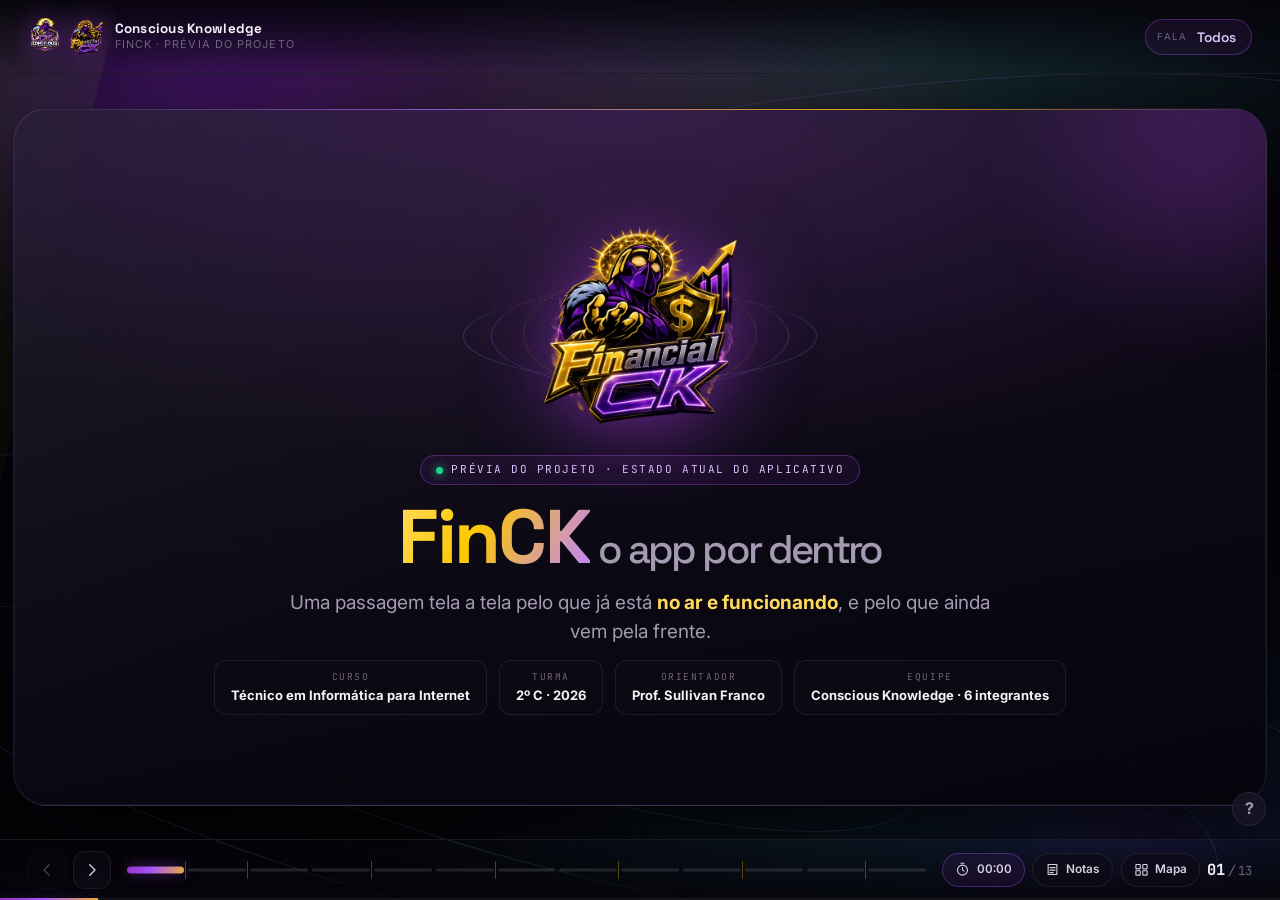
==== apresentacao-projeto/index.html @ d2304234 "Segunda apresentação, palco no site e a apresentação final sobre o ABNT novo Três frentes.  A primei" ====
<!DOCTYPE html>
<html lang="pt-BR">

<head>
  <meta charset="UTF-8">
  <meta name="viewport" content="width=device-width, initial-scale=1.0, viewport-fit=cover">

  <title>FinCK — O app por dentro · Prévia do projeto</title>
  <meta name="description"
    content="Passagem tela a tela pelo FinCK: o que já está no ar e funcionando, e o que ainda vem pela frente.">
  <meta name="author" content="Conscious Knowledge">
  <meta name="theme-color" content="#050409">
  <meta name="robots" content="index, follow">

  <link rel="icon" type="image/png" sizes="32x32" href="../midia/icone-ck-32.png">
  <link rel="apple-touch-icon" href="../midia/icone-ck-180.png">

  <meta property="og:type" content="website">
  <meta property="og:title" content="FinCK — O app por dentro">
  <meta property="og:description"
    content="Uma passagem tela a tela pelo aplicativo FinCK, do primeiro acesso ao Assistente.">
  <meta property="og:image" content="../midia/logo-finck-480.webp">
  <meta property="og:locale" content="pt_BR">

  <link rel="preconnect" href="https://fonts.googleapis.com">
  <link rel="preconnect" href="https://fonts.gstatic.com" crossorigin>
  <link rel="preload" as="image" href="../midia/logo-finck-480.webp">
  <link
    href="https://fonts.googleapis.com/css2?family=Space+Grotesk:wght@500;600;700&family=Inter:wght@400;500;600;700&family=JetBrains+Mono:wght@400;500;700&display=swap"
    rel="stylesheet">

  <link rel="stylesheet" href="../apresentacao/apresentacao.css">
  <link rel="stylesheet" href="projeto.css">

  <script>
    /* Perfil de desempenho decidido antes da primeira pintura:
       o CSS pesado só entra em aparelho que aguenta. */
    (() => {
      const r = document.documentElement;
      const nav = navigator;
      const leve =
        (nav.connection && (nav.connection.saveData || /2g/.test(nav.connection.effectiveType || ""))) ||
        (nav.deviceMemory && nav.deviceMemory <= 4) ||
        (nav.hardwareConcurrency && nav.hardwareConcurrency <= 4) ||
        window.matchMedia("(max-width: 860px)").matches;
      r.dataset.perf = leve ? "leve" : "pleno";
      if (window.matchMedia("(prefers-reduced-motion: reduce)").matches) r.dataset.motion = "reduzido";
    })();
  </script>
</head>

<body>

  <!-- ================= CARREGAMENTO ================= -->
  <div class="carga" data-carga aria-hidden="true">
    <div class="carga__nucleo">
      <span class="carga__anel"></span>
      <span class="carga__anel carga__anel--2"></span>
      <img src="../midia/logo-ck-origem-240.webp" alt="" width="120" height="180" decoding="async">
    </div>
    <p class="carga__marca">Conscious Knowledge</p>
    <div class="carga__barra"><span></span></div>
  </div>

  <!-- ================= CENÁRIO DE FUNDO ================= -->
  <div class="cenario" aria-hidden="true">
    <canvas class="cenario__canvas" data-canvas></canvas>
    <span class="orbe orbe--1"></span>
    <span class="orbe orbe--2"></span>
    <span class="orbe orbe--3"></span>
    <span class="orbe orbe--4"></span>
    <span class="cenario__fita cenario__fita--a"></span>
    <span class="cenario__fita cenario__fita--b"></span>
    <span class="cenario__aurora"></span>
    <span class="cenario__varredura"></span>
    <span class="cenario__grade"></span>
    <span class="cenario__vinheta"></span>
  </div>

  <a class="pular" href="#conteudo">Pular para o conteúdo</a>

  <!-- ================= DECK ================= -->
  <div class="deck" data-deck id="conteudo">

    <!-- ---------- BARRA SUPERIOR ---------- -->
    <header class="hud hud--topo">
      <a class="hud__marca" href="../index.html" title="Voltar ao site da Conscious Knowledge">
        <span class="hud__marcas">
          <picture>
            <source type="image/webp" srcset="../midia/logo-ck-origem-120.webp">
            <img src="../midia/logo-ck-origem-360.png" alt="Conscious Knowledge" width="32" height="48"
              decoding="async">
          </picture>
          <picture>
            <source type="image/webp" srcset="../midia/logo-finck-120.webp 120w, ../midia/logo-finck-240.webp 240w"
              sizes="46px">
            <img class="hud__finck" src="../midia/logo-finck-300.png" alt="FinCK"
              width="945" height="965" decoding="async">
          </picture>
        </span>
        <span>
          <strong>Conscious Knowledge</strong>
          <small>FinCK · Prévia do projeto</small>
        </span>
      </a>

      <div class="hud__fala" data-hud-fala>
        <span class="hud__fala-rotulo">Fala</span>
        <span class="hud__fala-nome" data-hud-nome>Abertura</span>
      </div>
    </header>

    <!-- ---------- PALCO DOS SLIDES ---------- -->
    <div class="palco-caixa" data-palco-caixa>
    <div class="palco" data-palco>

      <!-- ======================================================
           01 · CAPA
           ====================================================== -->
      <section class="slide slide--capa" data-slide data-fala="Todos" data-secao="Abertura"
        data-titulo="Capa" aria-label="Slide 1: capa">
        <div class="quadro quadro--centro">

          <div class="capa__marca" data-orbital>
            <span class="capa__anel capa__anel--a"></span>
            <span class="capa__anel capa__anel--b"></span>
            <span class="capa__anel capa__anel--c"></span>
            <span class="capa__brilho"></span>
            <picture>
              <source type="image/webp"
                srcset="../midia/logo-finck-240.webp 240w, ../midia/logo-finck-360.webp 360w, ../midia/logo-finck-480.webp 480w"
                sizes="(max-width: 860px) 46vw, 300px">
              <img class="capa__logo" src="../midia/logo-finck-300.png"
                alt="Logotipo do FinCK" width="945" height="965" fetchpriority="high">
            </picture>
          </div>

          <p class="capa__eyebrow" data-surge="1">
            <span class="ponto-vivo"></span>
            Prévia do projeto · estado atual do aplicativo
          </p>

          <h1 class="capa__titulo" data-surge="2">
            <span class="capa__titulo-a">FinCK</span>
            <span class="capa__titulo-b">o app por dentro</span>
          </h1>

          <p class="capa__tese" data-surge="3">
            Uma passagem tela a tela pelo que já está <strong>no ar e funcionando</strong>,
            e pelo que ainda vem pela frente.
          </p>

          <div class="capa__meta" data-surge="4">
            <div>
              <span>Curso</span>
              <strong>Técnico em Informática para Internet</strong>
            </div>
            <div>
              <span>Turma</span>
              <strong>2º C · 2026</strong>
            </div>
            <div>
              <span>Orientador</span>
              <strong>Prof. Sullivan Franco</strong>
            </div>
            <div>
              <span>Equipe</span>
              <strong>Conscious Knowledge · 6 integrantes</strong>
            </div>
          </div>

        </div>

        <div class="notas" data-notas>
          <p><b>Abertura (20 s).</b> Esta não é a defesa final: é a prévia do projeto. O objetivo é
            mostrar o aplicativo funcionando e dizer com honestidade em que ponto ele está.</p>
          <p>Se o professor quiser abrir o app junto, o endereço é finck-app.vercel.app e há um modo
            demonstração que não exige cadastro.</p>
        </div>
      </section>


      <!-- ======================================================
           02 · A IDEIA
           ====================================================== -->
      <section class="slide" data-slide data-fala="Gustavo" data-secao="A ideia"
        data-titulo="A ideia em uma frase" aria-label="Slide 2: a ideia do projeto">
        <div class="quadro">

          <header class="cab">
            <p class="cab__indice">01 · A ideia</p>
            <h2 class="cab__titulo">Todo preço tem <em>duas etiquetas</em></h2>
          </header>

          <div class="duo duo--6-6" data-surge="1">
            <div class="painel painel--ouro">
              <h3 class="painel__titulo">A que está na vitrine</h3>
              <p class="painel__leitura">
                <b>R$ 350,00.</b> Um número abstrato, que o cérebro processa em um segundo e
                esquece no seguinte.
              </p>
            </div>

            <div class="painel">
              <h3 class="painel__titulo">A que ninguém mostra</h3>
              <p class="painel__leitura">
                <b>34,2 horas da sua vida.</b> O tempo de trabalho que você precisa entregar
                para pagar por aquilo.
              </p>
            </div>
          </div>

          <div class="trio" data-surge="2">
            <article class="ficha" data-tilt>
              <strong class="ficha__num"><span data-contador="82">82</span>%</strong>
              <p class="ficha__rotulo">das famílias brasileiras estão endividadas</p>
              <p class="fonte">Peic/CNC, jul./2026</p>
            </article>

            <article class="ficha ficha--alerta" data-tilt>
              <strong class="ficha__num"><span data-contador="46">46</span>%</strong>
              <p class="ficha__rotulo">já compraram por impulso para se sentir melhor</p>
              <p class="fonte">Serasa / Opinion Box, 2025</p>
            </article>

            <article class="ficha ficha--verde" data-tilt>
              <strong class="ficha__num"><span data-contador="3">3</span>%</strong>
              <p class="ficha__rotulo">do lixo eletrônico do país é reciclado corretamente</p>
              <p class="fonte">ABES-DF, 2025</p>
            </article>
          </div>

          <p class="remate" data-surge="3">
            O FinCK atua no instante entre o desejo e a compra: <b>traduz o preço em tempo de vida,
            mostra o efeito no mês e oferece a alternativa</b>, sem nunca bloquear a escolha.
          </p>

        </div>

        <div class="notas" data-notas>
          <p><b>Gustavo (~45 s).</b> Os três números resumem o projeto inteiro: o financeiro, o
            emocional e o ambiental. Não precisa ler as fontes em voz alta, estão na tela.</p>
          <p>A frase que fecha é a tese do produto. Dizer devagar.</p>
        </div>
      </section>


      <!-- ======================================================
           03 · ENTRADA E PRIMEIRO USO
           ====================================================== -->
      <section class="slide" data-slide data-fala="Éric" data-secao="Demonstração"
        data-titulo="Por onde se entra" aria-label="Slide 3: entrada e primeiro uso">
        <div class="quadro">

          <header class="cab">
            <p class="cab__indice">02 · Primeiro contato</p>
            <h2 class="cab__titulo">Entrar leva <em>menos de um minuto</em></h2>
          </header>

          <div class="duo duo--5-7">

            <div class="palco-device" data-surge="1">
              <div class="device">
                <div class="device__moldura">
                  <span class="device__ilha"></span>
                  <div class="device__tela">
                    <div class="tela-entrada">
                      <span class="tela-entrada__marca"></span>
                      <b>FinCK</b>
                      <small>consumo consciente</small>
                      <span class="tela-campo"></span>
                      <span class="tela-campo"></span>
                      <span class="tela-botao">Entrar</span>
                      <span class="tela-botao tela-botao--fantasma">Modo demonstração</span>
                    </div>
                  </div>
                </div>
              </div>
              <span class="palco-device__sombra" aria-hidden="true"></span>
            </div>

            <div class="pilha" data-surge="2">
              <div class="painel">
                <h3 class="painel__titulo">Três formas de entrar</h3>
                <ul class="criterios criterios--simples">
                  <li><span><b>Conta real</b>, com e-mail confirmado e dados no banco em nuvem.</span></li>
                  <li><span><b>Modo demonstração</b>, sem cadastro, guardando tudo no próprio navegador.</span></li>
                  <li><span><b>Recuperação de senha</b> por e-mail, já funcionando em produção.</span></li>
                </ul>
              </div>

              <div class="painel painel--ouro">
                <h3 class="painel__titulo">O que o app pergunta antes de começar</h3>
                <p class="painel__leitura">
                  Renda mensal, dias trabalhados no mês e horas por dia. São os três números que
                  alimentam todo o resto: sem eles, o motor não tem como traduzir preço em tempo.
                </p>
                <p class="fonte">Seção 5.1 do documento.</p>
              </div>
            </div>
          </div>

        </div>

        <div class="notas" data-notas>
          <p><b>Éric (~40 s).</b> O modo demonstração é o atalho para mostrar o app sem pedir cadastro
            a ninguém. Vale citar que ele guarda no navegador, e não no banco.</p>
          <p>Se o professor quiser testar depois, é por aí que ele entra.</p>
        </div>
      </section>


      <!-- ======================================================
           04 · INÍCIO
           ====================================================== -->
      <section class="slide" data-slide data-fala="Éric" data-secao="Demonstração"
        data-titulo="A tela de início" aria-label="Slide 4: a tela de início">
        <div class="quadro">

          <header class="cab">
            <p class="cab__indice">03 · Início</p>
            <h2 class="cab__titulo">O mês inteiro <em>em uma tela</em></h2>
          </header>

          <div class="duo duo--5-7">

            <div class="palco-device" data-surge="1">
              <div class="device">
                <div class="device__moldura">
                  <span class="device__ilha"></span>
                  <div class="device__tela">
                    <div class="mini-topo">
                      <span class="mini-avatar"></span>
                      <div>
                        <small>Olá, Gustavo</small>
                        <strong>Seu mês em foco</strong>
                      </div>
                    </div>
                    <div class="mini-saldo">
                      <small>Saldo atual</small>
                      <p>R$ 1.240,00</p>
                      <div class="mini-saldo__linhas">
                        <span><i>Entradas</i><b class="verde">R$ 1.800</b></span>
                        <span><i>Saídas</i><b class="vermelho">R$ 560</b></span>
                      </div>
                    </div>
                    <div class="mini-card mini-card--reality">
                      <small>Sua hora vale</small>
                      <strong>R$ 10,23</strong>
                      <p>seu dia vale R$ 81,82</p>
                    </div>
                    <div class="mini-barras">
                      <span style="--h:62%"></span><span style="--h:38%"></span>
                      <span style="--h:81%"></span><span style="--h:46%"></span>
                      <span style="--h:70%"></span>
                    </div>
                    <div class="mini-nav"><span class="ativo"></span><span></span><span></span><span></span></div>
                  </div>
                </div>
                <div class="device__flutuante device__flutuante--1"><span>Horas preservadas</span><strong>128 h</strong></div>
                <div class="device__flutuante device__flutuante--2"><span>Compras evitadas</span><strong>17</strong></div>
              </div>
              <span class="palco-device__sombra" aria-hidden="true"></span>
            </div>

            <div class="pilha" data-surge="2">
              <div class="painel">
                <h3 class="painel__titulo">O que aparece logo de cara</h3>
                <ul class="criterios criterios--simples">
                  <li><span><b>Saldo real</b> somando contas, entradas e saídas do mês.</span></li>
                  <li><span><b>Valor da sua hora e do seu dia</b>, calculados do seu perfil.</span></li>
                  <li><span><b>Prisma de quatro faces</b>: o mesmo valor em reais, horas, dias e porcentagem.</span></li>
                  <li><span><b>Atalhos</b> para o motor, metas, jornada e perfil.</span></li>
                </ul>
              </div>

              <div class="painel painel--ouro">
                <h3 class="painel__titulo">Funciona offline</h3>
                <p class="painel__leitura">
                  O FinCK é um aplicativo web instalável. Depois da primeira visita, abre e
                  responde <b>sem internet</b>, o que importa para quem usa dados móveis contados.
                </p>
              </div>
            </div>
          </div>

        </div>

        <div class="notas" data-notas>
          <p><b>Éric (~40 s).</b> Mostrar o aplicativo de verdade aqui, não só o slide. O prisma gira
            com o mouse e é o elemento que costuma chamar mais atenção.</p>
          <p>Citar o offline: é um diferencial técnico real e fácil de demonstrar desligando o Wi-Fi.</p>
        </div>
      </section>


      <!-- ======================================================
           05 · O MOTOR, AO VIVO
           ====================================================== -->
      <section class="slide" data-slide data-fala="Gabriel" data-secao="Demonstração"
        data-titulo="O motor · demo ao vivo" aria-label="Slide 5: o motor FinCK of Reality">
        <div class="quadro">

          <header class="cab cab--marca">
            <div>
              <p class="cab__indice">04 · O motor <span class="selo-vivo">demonstração ao vivo</span></p>
              <h2 class="cab__titulo">FinCK <em>of Reality</em></h2>
            </div>
            <picture>
              <source type="image/webp"
                srcset="../midia/logo-finck-reality-145.webp 145w, ../midia/logo-finck-reality-290.webp 290w"
                sizes="96px">
              <img class="cab__logo" src="../midia/logo-finck-reality-290.png"
                alt="Logotipo FinCK of Reality" width="290" height="340" decoding="async">
            </picture>
          </header>

          <div class="duo duo--6-6">

            <div class="motor" data-surge="1">
              <form class="calc" data-calc autocomplete="off">
                <div class="calc__campos">
                  <label>Renda mensal (R$)
                    <input type="number" data-calc-renda value="1800" min="0" step="100" inputmode="decimal">
                  </label>
                  <label>Dias por mês
                    <input type="number" data-calc-dias value="22" min="1" max="31" step="1" inputmode="numeric">
                  </label>
                  <label>Horas por dia
                    <input type="number" data-calc-horas value="8" min="1" max="24" step="1" inputmode="numeric">
                  </label>
                  <label>Preço do item (R$)
                    <input type="number" data-calc-preco value="350" min="0" step="50" inputmode="decimal">
                  </label>
                </div>
              </form>

              <div class="formulas">
                <code>valor_dia = renda ÷ dias</code>
                <code>valor_hora = valor_dia ÷ horas</code>
                <code>custo_horas = preço ÷ valor_hora</code>
              </div>

              <p class="motor__saida" aria-live="polite" data-calc-resumo>
                Sua hora vale <strong>R$ 10,23</strong> · seu dia vale <strong>R$ 81,82</strong>.
              </p>

              <div class="semaforo" data-semaforo>
                <span class="semaforo__luz" data-luz="verde"></span>
                <span class="semaforo__luz" data-luz="amarelo"></span>
                <span class="semaforo__luz" data-luz="vermelho"></span>
                <p class="semaforo__texto" data-semaforo-texto>Impacto moderado no mês</p>
              </div>
            </div>

            <div class="prisma-palco" data-prisma data-surge="2">
              <div class="prisma-orbita">
                <div class="prisma">
                  <div class="prisma__face prisma__face--frente">
                    <span class="prisma__rotulo">Preço</span>
                    <strong class="prisma__valor" data-prisma-reais>R$ 350,00</strong>
                    <span class="prisma__nota">o que a etiqueta mostra</span>
                  </div>
                  <div class="prisma__face prisma__face--direita">
                    <span class="prisma__rotulo">Em trabalho</span>
                    <strong class="prisma__valor" data-prisma-horas>34,2 h</strong>
                    <span class="prisma__nota">horas para ganhar esse valor</span>
                  </div>
                  <div class="prisma__face prisma__face--tras">
                    <span class="prisma__rotulo">Em dias</span>
                    <strong class="prisma__valor" data-prisma-dias>4,3 dias</strong>
                    <span class="prisma__nota">dias de trabalho equivalentes</span>
                  </div>
                  <div class="prisma__face prisma__face--esquerda">
                    <span class="prisma__rotulo">Da sua renda</span>
                    <strong class="prisma__valor" data-prisma-percent>19,4%</strong>
                    <span class="prisma__nota">fatia do mês comprometida</span>
                  </div>
                  <div class="prisma__face prisma__face--topo" aria-hidden="true"></div>
                  <div class="prisma__face prisma__face--base" aria-hidden="true"></div>
                </div>
              </div>
              <span class="prisma-palco__sombra" aria-hidden="true"></span>
              <span class="prisma-dica">arraste para girar · o mesmo valor, quatro leituras</span>
            </div>
          </div>

          <div class="cadeia" data-surge="3">
            <p class="cadeia__titulo">
              O app não para no número: tudo isto sai na <em>mesma tela</em> do resultado:
            </p>
            <ol class="cadeia__trilha" data-cadeia>
              <li class="cadeia__elo"><i class="cadeia__num">01</i><b>Preço</b></li>
              <li class="cadeia__elo"><i class="cadeia__num">02</i><b data-cadeia-tempo>34,2 h de trabalho</b></li>
              <li class="cadeia__elo"><i class="cadeia__num">03</i><b data-cadeia-risco>impacto moderado</b></li>
              <li class="cadeia__elo cadeia__elo--verde"><i class="cadeia__num">04</i><b data-cadeia-alt>reparar · usado · alugar</b></li>
              <li class="cadeia__elo cadeia__elo--verde"><i class="cadeia__num">05</i><b>o ponto da sua cidade</b></li>
            </ol>
          </div>

        </div>

        <div class="notas" data-notas>
          <p><b>Gabriel (~60 s), DEMONSTRAÇÃO.</b> Trocar o preço ao vivo para R$ 4.000 e deixar o
            professor ver o semáforo virar e a fita de baixo mudar junto.</p>
          <p>A ideia não é nossa: Thoreau escreveu em 1854 que o custo de uma coisa é a quantidade de
            vida trocada por ela. O que é nosso é a velocidade, porque o app responde antes de a
            compra acontecer.</p>
          <p><b>ANTES DE APRESENTAR:</b> cadastrar quatro pontos reais em Ações locais na conta da
            demonstração, senão os dois últimos elos aparecem vazios.</p>
        </div>
      </section>


      <!-- ======================================================
           06 · DEPOIS DO NÚMERO
           ====================================================== -->
      <section class="slide" data-slide data-fala="Gabriel" data-secao="Demonstração"
        data-titulo="Depois do número" aria-label="Slide 6: alternativas e ações locais">
        <div class="quadro">

          <header class="cab">
            <p class="cab__indice">05 · A saída</p>
            <h2 class="cab__titulo">A alternativa vira <em>endereço</em></h2>
          </header>

          <div class="duo duo--6-6" data-surge="1">
            <div class="painel">
              <h3 class="painel__titulo">Quatro alternativas, sempre</h3>
              <ul class="criterios criterios--simples">
                <li><span><b>Comprar usado</b> ou recondicionado</span></li>
                <li><span><b>Reparar</b> o que você já tem</span></li>
                <li><span><b>Alugar, emprestar ou compartilhar</b></span></li>
                <li><span><b>Adiar 30 dias</b> e reavaliar</span></li>
              </ul>
              <p class="fonte">
                As faixas de economia são hipótese de design do projeto, declaradas como tal na tela,
                e não dado de pesquisa.
              </p>
            </div>

            <div class="painel painel--ouro">
              <h3 class="painel__titulo">E o ponto real da sua cidade</h3>
              <p class="painel__leitura">
                Cada alternativa puxa os pontos que o próprio usuário cadastrou em
                <b>Ações locais</b>: a assistência do bairro, o brechó da esquina, quem aluga.
                Desde setembro, uma busca pelo <b>Google Maps</b> completa o cadastro de quem
                ainda não tem ponto nenhum.
              </p>
            </div>
          </div>

          <div class="acoes" data-surge="2">
            <p class="acoes__titulo">Declarar o destino do item também gera consequência na tela:</p>
            <ul class="acoes__lista">
              <li><span class="acoes__icone" aria-hidden="true">
                <svg viewBox="0 0 24 24"><path d="M14.7 6.3a4.5 4.5 0 0 1-5.9 5.9L4 17v3h3l4.8-4.8a4.5 4.5 0 0 1 5.9-5.9l-2.6 2.6-2.1-2.1 2.6-2.6Z"/></svg>
              </span><b>Conserto</b><small>reparar em vez de trocar</small></li>
              <li><span class="acoes__icone" aria-hidden="true">
                <svg viewBox="0 0 24 24"><path d="M4 7h11a3 3 0 0 1 3 3v1M15 4l3 3-3 3"/><path d="M20 17H9a3 3 0 0 1-3-3v-1M9 20l-3-3 3-3"/></svg>
              </span><b>Usado e troca</b><small>circular o que já existe</small></li>
              <li><span class="acoes__icone" aria-hidden="true">
                <svg viewBox="0 0 24 24"><rect x="3" y="7" width="18" height="13" rx="2"/><path d="M8 7V5a2 2 0 0 1 2-2h4a2 2 0 0 1 2 2v2M3 12h18"/></svg>
              </span><b>Aluguel</b><small>usar sem precisar possuir</small></li>
              <li><span class="acoes__icone" aria-hidden="true">
                <svg viewBox="0 0 24 24"><path d="M12 21s-7-4.4-7-9.5A4.5 4.5 0 0 1 12 8a4.5 4.5 0 0 1 7 3.5C19 16.6 12 21 12 21Z"/></svg>
              </span><b>Doação</b><small>tirar o item do descarte</small></li>
            </ul>
          </div>

          <p class="remate" data-surge="3">
            É aqui que o projeto encosta na <b>meta 12.5 da ODS 12</b>, aplicada não a política
            pública, mas à decisão de uma pessoa, no bairro onde ela mora.
          </p>

        </div>

        <div class="notas" data-notas>
          <p><b>Gabriel (~45 s).</b> Este slide responde à exigência de aplicabilidade local. A frase
            que importa: o impacto ambiental é a soma de decisões individuais tomadas em um lugar
            concreto.</p>
          <p>Ser honesto sobre as faixas de economia: são hipótese nossa, e o app diz isso na tela.</p>
        </div>
      </section>


      <!-- ======================================================
           07 · ORGANIZAR O MÊS
           ====================================================== -->
      <section class="slide slide--denso" data-slide data-fala="Paulo" data-secao="Demonstração"
        data-titulo="Organizar o mês" aria-label="Slide 7: contas, planejamento e metas">
        <div class="quadro">

          <header class="cab">
            <p class="cab__indice">06 · O dia a dia</p>
            <h2 class="cab__titulo">O resto do app <em>sustenta o motor</em></h2>
          </header>

          <div class="modulos" data-surge="1">
            <article class="modulo" data-tilt>
              <h4>Contas e recorrentes</h4>
              <p>Contas, cartões e lançamentos fixos em uma visão só, com saldo por instituição.</p>
            </article>
            <article class="modulo" data-tilt>
              <h4>Planejamento</h4>
              <p>Projeção de saldo, parcelas em aberto e teto por categoria, com aviso aos 75%.</p>
            </article>
            <article class="modulo" data-tilt>
              <h4>Metas</h4>
              <p>O que você deixa de gastar vira progresso visível, com aporte e estorno rastreados.</p>
            </article>
            <article class="modulo" data-tilt>
              <h4>Cenários</h4>
              <p>Simulações do tipo “e se eu não comprar isso?”, comparadas ao histórico real.</p>
            </article>
            <article class="modulo" data-tilt>
              <h4>Relatórios e Análises</h4>
              <p>Gastos por categoria e período, com exportação em planilha.</p>
            </article>
            <article class="modulo" data-tilt>
              <h4>Perfil</h4>
              <p>Renda, jornada e reserva. Mudou a renda, todo o cálculo acompanha.</p>
            </article>
          </div>

          <div class="duo duo--6-6" data-surge="2">
            <div class="painel">
              <h3 class="painel__titulo">Por que isso importa para o motor</h3>
              <p class="painel__leitura">
                O FinCK of Reality não responde só com o preço: ele usa o saldo real, as despesas
                fixas, as parcelas já assumidas e as metas em andamento. <b>Sem o resto do app, a
                resposta seria um palpite.</b>
              </p>
            </div>

            <div class="painel painel--ouro">
              <h3 class="painel__titulo">Integridade dos dados</h3>
              <p class="painel__leitura">
                Lançamento que falha pela metade não deixa rastro no caixa. Há estorno, fila de
                reconciliação e registro de eventos de integridade, tudo testado.
              </p>
            </div>
          </div>

        </div>

        <div class="notas" data-notas>
          <p><b>Paulo (~45 s).</b> Passar rápido pelos seis módulos, sem ler um a um. O que precisa
            ficar é o painel da esquerda: o motor depende do resto do app para dar resposta de verdade.</p>
          <p>Se perguntarem sobre confiabilidade, o painel da direita responde.</p>
        </div>
      </section>


      <!-- ======================================================
           08 · DECISÕES CONSCIENTES
           ====================================================== -->
      <section class="slide" data-slide data-fala="Paulo" data-secao="Demonstração"
        data-titulo="Decisões conscientes" aria-label="Slide 8: decisões e indicador de responsabilidade">
        <div class="quadro">

          <header class="cab">
            <p class="cab__indice">07 · O registro</p>
            <h2 class="cab__titulo">A decisão fica <em>guardada e revisitável</em></h2>
          </header>

          <div class="duo duo--7-5">

            <div class="pilha" data-surge="1">
              <div class="painel">
                <h3 class="painel__titulo">Seis perguntas antes de concluir</h3>
                <p class="painel__leitura">
                  Necessidade, uso previsto, durabilidade, existência de alternativa, peso no
                  orçamento e destino depois do uso. As respostas geram um
                  <b>indicador de responsabilidade</b> da decisão.
                </p>
                <div class="selos-dado">
                  <span class="selo-dado">
                    O indicador resume <i>só o que a pessoa declarou</i>. O app não mede CO₂,
                    água nem resíduo, e diz isso na própria tela.
                  </span>
                </div>
              </div>

              <div class="painel painel--ouro">
                <h3 class="painel__titulo">E depois de 30 dias?</h3>
                <p class="painel__leitura">
                  A pessoa volta e registra o que aconteceu de verdade: manteve a decisão, resolveu
                  com reparo ou reuso, ou comprou depois. <b>É o único jeito honesto de medir</b>, e
                  mede comportamento declarado, não impacto ambiental.
                </p>
              </div>
            </div>

            <div class="palco-device" data-surge="2">
              <div class="device">
                <div class="device__moldura">
                  <span class="device__ilha"></span>
                  <div class="device__tela">
                    <div class="mini-topo">
                      <span class="mini-avatar"></span>
                      <div>
                        <small>Decisões</small>
                        <strong>Histórico real</strong>
                      </div>
                    </div>
                    <div class="mini-card">
                      <small>Fone bluetooth · R$ 800</small>
                      <strong>Adiar a compra</strong>
                      <div class="mini-semaforo"><span></span><span></span><span class="ativo"></span></div>
                      <p>70,4 h de trabalho · 40% da renda</p>
                    </div>
                    <div class="mini-card mini-card--reality">
                      <small>Depois de 30 dias</small>
                      <strong>Resolvi com reparo</strong>
                      <p>+30 XP · decisão consciente</p>
                    </div>
                    <div class="mini-nav"><span></span><span></span><span class="ativo"></span><span></span></div>
                  </div>
                </div>
              </div>
              <span class="palco-device__sombra" aria-hidden="true"></span>
            </div>
          </div>

        </div>

        <div class="notas" data-notas>
          <p><b>Paulo (~40 s).</b> O ponto forte aqui é a honestidade: o indicador mede o que a pessoa
            declarou, e a tela do app assume isso. Se a banca cobrar “vocês medem impacto ambiental?”,
            a resposta já está dada antes da pergunta.</p>
        </div>
      </section>


      <!-- ======================================================
           09 · JORNADA
           ====================================================== -->
      <section class="slide" data-slide data-fala="Pedro" data-secao="Demonstração"
        data-titulo="A jornada (XP)" aria-label="Slide 9: gamificação">
        <div class="quadro">

          <header class="cab">
            <p class="cab__indice">08 · A constância</p>
            <h2 class="cab__titulo">Decidir bem <em>uma vez</em> é fácil</h2>
          </header>

          <div class="duo duo--6-6" data-surge="1">
            <div class="painel">
              <h3 class="painel__titulo">Vinte níveis, ganhos por comportamento</h3>
              <p class="painel__leitura">
                Cada decisão consciente registrada vale XP: adiar, pesquisar alternativa, comprar
                usado ou reparar valem mais do que comprar na hora. Vinte títulos, com limiares
                fixos e visíveis.
              </p>
            </div>

            <div class="painel painel--ouro">
              <h3 class="painel__titulo">Regras anti-farm</h3>
              <ul class="criterios criterios--simples">
                <li><span><b>Teto diário</b> de XP, para não premiar repetição vazia.</span></li>
                <li><span><b>Valor mínimo</b> de compra para a análise contar.</span></li>
                <li><span><b>Chave de operação</b>: a mesma decisão não pontua duas vezes.</span></li>
              </ul>
            </div>
          </div>

          <div class="trio" data-surge="2">
            <article class="ficha" data-tilt>
              <strong class="ficha__num">20</strong>
              <p class="ficha__rotulo">níveis, do primeiro cálculo ao topo da trilha</p>
            </article>
            <article class="ficha ficha--verde" data-tilt>
              <strong class="ficha__num">+30</strong>
              <p class="ficha__rotulo">XP pela decisão de comprar usado, a mais pontuada</p>
            </article>
            <article class="ficha ficha--alerta" data-tilt>
              <strong class="ficha__num">+5</strong>
              <p class="ficha__rotulo">XP por comprar na hora: registra, mas quase não premia</p>
            </article>
          </div>

          <p class="remate" data-surge="3">
            A gamificação existe para sustentar o comportamento <b>quando a disciplina pessoal
            falha</b>, que é justamente quando a compra por impulso acontece.
          </p>

        </div>

        <div class="notas" data-notas>
          <p><b>Pedro (~40 s).</b> O contraste entre +30 e +5 diz tudo sem precisar explicar: o app
            registra a compra por impulso, mas não a celebra.</p>
          <p>As regras anti-farm costumam impressionar: mostram que pensamos em quem tentaria burlar.</p>
        </div>
      </section>


      <!-- ======================================================
           10 · ASSISTENTE
           ====================================================== -->
      <section class="slide" data-slide data-fala="Pedro" data-secao="Demonstração"
        data-titulo="Assistente FinCK" aria-label="Slide 10: o assistente de inteligência artificial">
        <div class="quadro">

          <header class="cab">
            <p class="cab__indice">09 · O mais novo <span class="selo-vivo">outubro</span></p>
            <h2 class="cab__titulo">Assistente FinCK <em>e o FinCK Index</em></h2>
          </header>

          <div class="duo duo--6-6" data-surge="1">
            <div class="painel">
              <h3 class="painel__titulo">Seis dimensões em uma nota</h3>
              <ul class="criterios criterios--simples">
                <li><span>Fluxo do mês</span></li>
                <li><span>Capacidade de poupança</span></li>
                <li><span>Reserva de emergência</span></li>
                <li><span>Parcelas e compromissos</span></li>
                <li><span>Progresso das metas</span></li>
                <li><span>Consumo consciente</span></li>
              </ul>
              <p class="fonte">
                Pesos diferentes entre si: fluxo e poupança pesam mais do que consumo consciente
                isoladamente.
              </p>
            </div>

            <div class="pilha" data-surge="2">
              <div class="painel painel--ouro">
                <h3 class="painel__titulo">O que ele devolve</h3>
                <p class="painel__leitura">
                  Um diagnóstico em português dos <b>seus próprios dados</b>, um plano de ação
                  priorizado e resposta a perguntas livres do tipo “o que eu deveria priorizar
                  este mês?”.
                </p>
              </div>

              <div class="painel">
                <h3 class="painel__titulo">Limites éticos, por projeto</h3>
                <ul class="criterios criterios--simples">
                  <li><span>Nunca indica banco, corretora, investimento, empréstimo ou cartão.</span></li>
                  <li><span>Dívida acima do saldo? Orienta negociar com o credor e procurar o Procon.</span></li>
                  <li><span>Apoiado na Lei nº 14.181/2021, do superendividamento.</span></li>
                </ul>
              </div>
            </div>
          </div>

          <p class="remate" data-surge="3">
            É o princípio de <b>ética por padrão</b> da Conscious Knowledge aplicado ao recurso que
            mais precisava dele, porque gera texto livre.
          </p>

        </div>

        <div class="notas" data-notas>
          <p><b>Pedro (~45 s).</b> Este é o recurso mais recente e o que mais chama atenção. Começar
            pelo FinCK Index, que é o que torna o diagnóstico acompanhável ao longo do tempo.</p>
          <p>Os limites éticos não são enfeite: são a resposta pronta para “e se ele der conselho
            financeiro errado?”.</p>
        </div>
      </section>


      <!-- ======================================================
           11 · COMO ESTÁ CONSTRUÍDO
           ====================================================== -->
      <section class="slide" data-slide data-fala="Thiago" data-secao="Técnico"
        data-titulo="Como está construído" aria-label="Slide 11: a arquitetura">
        <div class="quadro">

          <header class="cab">
            <p class="cab__indice">10 · Por baixo</p>
            <h2 class="cab__titulo">Do <em>MySQL na nossa máquina</em> à nuvem</h2>
          </header>

          <ol class="fluxo" data-surge="1">
            <li class="fluxo__passo" data-tilt>
              <span class="fluxo__num">01</span>
              <h4>Prototipagem local</h4>
              <p>MySQL Workbench, PHP e Xampp para provar a modelagem antes de subir qualquer coisa.</p>
            </li>
            <li class="fluxo__passo" data-tilt>
              <span class="fluxo__num">02</span>
              <h4>Banco definitivo</h4>
              <p>PostgreSQL no Supabase, com autenticação e política de acesso por usuário.</p>
            </li>
            <li class="fluxo__passo" data-tilt>
              <span class="fluxo__num">03</span>
              <h4>Código de servidor</h4>
              <p>Edge Functions em TypeScript e Deno, mais funções serverless na Vercel.</p>
            </li>
            <li class="fluxo__passo" data-tilt>
              <span class="fluxo__num">04</span>
              <h4>Publicação contínua</h4>
              <p>Git e GitHub no controle de versão, com deploy automático a cada envio.</p>
            </li>
          </ol>

          <div class="duo duo--6-6" data-surge="2">
            <div class="painel">
              <h3 class="painel__titulo">Sem framework, por escolha</h3>
              <p class="painel__leitura">
                HTML5, CSS3 e JavaScript puro. Cada linha é compreendida e defendida pela equipe.
                Três serviços externos entram só onde agregam: <b>Claude</b> no Assistente,
                <b>Gemini</b> na busca de preço e <b>Maps</b> nas alternativas locais.
              </p>
            </div>

            <div class="painel painel--ouro">
              <h3 class="painel__titulo">O que isso garante</h3>
              <ul class="criterios criterios--simples">
                <li><span><b>Chaves no servidor</b>, nunca no navegador.</span></li>
                <li><span><b>Dados por usuário</b>, isolados por política no banco.</span></li>
                <li><span><b>Código público</b> no GitHub, auditável a qualquer momento.</span></li>
              </ul>
            </div>
          </div>

        </div>

        <div class="notas" data-notas>
          <p><b>Thiago (~45 s).</b> O caminho da esquerda para a direita é a história real do projeto,
            e vale dizer que a prototipagem local não foi desperdício: ela provou a modelagem.</p>
          <p>Se perguntarem por que não usamos framework: porque o critério do trabalho é demonstrar
            domínio, e framework esconde justamente o que precisamos provar que sabemos.</p>
        </div>
      </section>


      <!-- ======================================================
           12 · ESTADO DO PROJETO
           ====================================================== -->
      <section class="slide" data-slide data-fala="Thiago" data-secao="Fechamento"
        data-titulo="Estado do projeto" aria-label="Slide 12: o que está pronto e o que vem">
        <div class="quadro">

          <header class="cab">
            <p class="cab__indice">11 · Onde estamos</p>
            <h2 class="cab__titulo">O que está pronto, <em>e o que ainda não</em></h2>
          </header>

          <div class="trio" data-surge="1">
            <article class="ficha ficha--verde" data-tilt>
              <span class="ficha__icone" aria-hidden="true">
                <svg viewBox="0 0 24 24"><path d="M20 6 9 17l-5-5"/></svg>
              </span>
              <strong class="ficha__num">No ar</strong>
              <p class="ficha__rotulo">App publicado, banco real, autenticação e todas as telas operantes</p>
            </article>

            <article class="ficha" data-tilt>
              <span class="ficha__icone" aria-hidden="true">
                <svg viewBox="0 0 24 24"><path d="M12 7v5l3.2 2"/><circle cx="12" cy="12" r="8.5"/></svg>
              </span>
              <strong class="ficha__num">Em curso</strong>
              <p class="ficha__rotulo">Assistente e busca local recém-entregues, ainda recebendo ajuste de uso</p>
            </article>

            <article class="ficha ficha--alerta" data-tilt>
              <span class="ficha__icone" aria-hidden="true">
                <svg viewBox="0 0 24 24"><path d="M12 3v18M3 12h18"/></svg>
              </span>
              <strong class="ficha__num">A fazer</strong>
              <p class="ficha__rotulo">Teste com usuários reais e o registro dos retornos no documento</p>
            </article>
          </div>

          <div class="duo duo--6-6" data-surge="2">
            <div class="painel">
              <h3 class="painel__titulo">Entregas já fechadas</h3>
              <ul class="criterios criterios--simples">
                <li><span><b>Aplicativo funcional</b>, que era a exigência central do briefing.</span></li>
                <li><span><b>Aplicabilidade local</b> resolvida pelo módulo de Ações locais.</span></li>
                <li><span><b>Documentação em ABNT</b> com a problemática em dados públicos.</span></li>
                <li><span><b>Apresentação final</b> montada e ensaiada.</span></li>
              </ul>
            </div>

            <div class="painel painel--ouro">
              <h3 class="painel__titulo">O próximo passo</h3>
              <p class="painel__leitura">
                Aplicar o FinCK com colegas e familiares, recolher os retornos sobre o motor e a
                gamificação, e registrar no capítulo 12 do documento <b>o que mudou no app por causa
                desses retornos</b>.
              </p>
            </div>
          </div>

        </div>

        <div class="notas" data-notas>
          <p><b>Thiago (~45 s).</b> Ser direto sobre o que falta. Dizer que o teste com usuários reais
            ainda não foi registrado vale mais do que fingir que está pronto, e o professor cobra isso
            de qualquer jeito.</p>
          <p>Perguntar se ele quer sugerir um recorte de teste: isso transforma a cobrança em
            orientação.</p>
        </div>
      </section>


      <!-- ======================================================
           13 · FECHAMENTO
           ====================================================== -->
      <section class="slide slide--final" data-slide data-fala="Todos" data-secao="Fechamento"
        data-titulo="Obrigado" aria-label="Slide 13: encerramento">
        <div class="quadro quadro--centro">

          <div class="final__marcas" data-surge="0">
            <div class="final__marca">
              <span class="capa__anel capa__anel--a"></span>
              <picture>
                <source type="image/webp" srcset="../midia/logo-ck-origem-240.webp">
                <img src="../midia/logo-ck-origem-360.png" alt="Conscious Knowledge" width="120" height="180"
                  loading="lazy" decoding="async">
              </picture>
            </div>
            <span class="final__mais" aria-hidden="true"></span>
            <div class="final__marca final__marca--finck">
              <span class="capa__anel capa__anel--b"></span>
              <picture>
                <source type="image/webp" srcset="../midia/logo-finck-240.webp 240w, ../midia/logo-finck-360.webp 360w"
                  sizes="120px">
                <img src="../midia/logo-finck-300.png" alt="FinCK" width="945" height="965"
                  decoding="async">
              </picture>
            </div>
          </div>

          <h2 class="final__titulo" data-surge="1">Obrigado.</h2>

          <p class="final__frase" data-surge="2">
            O app está no ar agora.<br>
            <b>Pode abrir e testar enquanto a gente responde.</b>
          </p>

          <div class="final__acoes" data-surge="3">
            <a class="btn btn--primario" href="https://finck-app.vercel.app"
              target="_blank" rel="noopener">
              <span>Abrir o FinCK</span>
            </a>
            <a class="btn btn--fantasma" href="../index.html">
              <span>Site da Conscious Knowledge</span>
            </a>
            <a class="btn btn--fantasma" href="../apresentacao/index.html">
              <span>Apresentação final</span>
            </a>
          </div>

          <ul class="final__equipe" data-surge="4">
            <li><b>Éric Estrela Vieira</b><span>Desenvolvimento</span></li>
            <li><b>Gabriel Heanna dos Reis</b><span>Desenvolvimento</span></li>
            <li><b>Gustavo Oliveira dos Santos</b><span>Idealizador</span></li>
            <li><b>Paulo Henrique de Lima Silva</b><span>Desenvolvimento</span></li>
            <li><b>Pedro Alcantara dos Santos Fialho</b><span>Desenvolvimento</span></li>
            <li><b>Thiago Wilson Vieira Serbino</b><span>Desenvolvimento</span></li>
          </ul>

          <p class="final__rodape" data-surge="5">
            Conscious Knowledge · Etec Taboão da Serra · Orientador: Prof. Sullivan Franco
          </p>

        </div>

        <div class="notas" data-notas>
          <p><b>Fechamento (~20 s).</b> Deixar o app aberto no projetor durante as perguntas. É mais
            convincente do que qualquer slide.</p>
        </div>
      </section>

    </div><!-- /palco -->
    </div><!-- /palco-caixa -->

    <!-- ---------- NOTAS DO APRESENTADOR ----------
         O conteúdo vem do slide ativo. Fica em uma faixa própria
         para encolher o palco em vez de cobrir o slide. -->
    <aside class="notas-palco" data-notas-palco aria-live="polite" aria-label="Notas do apresentador"></aside>

    <!-- ---------- BARRA INFERIOR ---------- -->
    <footer class="hud hud--base">
      <div class="hud__controles">
        <button type="button" class="hud__btn" data-anterior aria-label="Slide anterior" title="Slide anterior (←)">
          <svg viewBox="0 0 24 24" aria-hidden="true"><path d="M15 5l-7 7 7 7"/></svg>
        </button>
        <button type="button" class="hud__btn" data-proximo aria-label="Próximo slide" title="Próximo slide (→)">
          <svg viewBox="0 0 24 24" aria-hidden="true"><path d="M9 5l7 7-7 7"/></svg>
        </button>
      </div>

      <div class="trilha" data-trilha role="tablist" aria-label="Navegar entre os slides"></div>

      <div class="hud__direita">
        <button type="button" class="hud__pill" data-cronometro title="Cronômetro da apresentação (T)">
          <svg viewBox="0 0 24 24" aria-hidden="true"><circle cx="12" cy="13" r="8"/><path d="M12 9v4l2.5 1.6M9.5 2h5"/></svg>
          <span data-cronometro-texto>00:00</span>
        </button>
        <button type="button" class="hud__pill hud__pill--ghost" data-toggle-notas title="Notas do apresentador (N)">
          <svg viewBox="0 0 24 24" aria-hidden="true"><path d="M5 4h14v16H5zM8 9h8M8 13h8M8 17h5"/></svg>
          <span>Notas</span>
        </button>
        <button type="button" class="hud__pill hud__pill--ghost" data-toggle-mapa title="Mapa de slides (O)">
          <svg viewBox="0 0 24 24" aria-hidden="true"><rect x="3" y="4" width="7" height="7" rx="1"/><rect x="14" y="4" width="7" height="7" rx="1"/><rect x="3" y="14" width="7" height="7" rx="1"/><rect x="14" y="14" width="7" height="7" rx="1"/></svg>
          <span>Mapa</span>
        </button>
        <span class="hud__contador"><b data-atual>01</b><i>/</i><span data-total>14</span></span>
      </div>

      <div class="progresso" data-progresso aria-hidden="true"><span></span></div>
    </footer>

  </div><!-- /deck -->


  <!-- ================= MAPA DE SLIDES ================= -->
  <div class="sobreposicao" data-mapa hidden>
    <div class="sobreposicao__caixa">
      <header class="sobreposicao__cab">
        <h2>Mapa da apresentação</h2>
        <button type="button" class="sobreposicao__fechar" data-fechar aria-label="Fechar">✕</button>
      </header>
      <div class="mapa" data-mapa-grade></div>
    </div>
  </div>

  <!-- ================= REFERÊNCIAS ================= -->
  <div class="sobreposicao" data-refs hidden>
    <div class="sobreposicao__caixa sobreposicao__caixa--texto">
      <header class="sobreposicao__cab">
        <h2>Referências</h2>
        <button type="button" class="sobreposicao__fechar" data-fechar aria-label="Fechar">✕</button>
      </header>

      <ol class="refs">
        <li>AGÊNCIA BRASIL. <b>CNC: endividamento das famílias sobe para 82%, mas inadimplência
          cai.</b> Brasília: EBC, 6 ago. 2026.</li>
        <li>AMAZON WEB SERVICES. <b>Horizontal scaling.</b> AWS Well-Architected Framework.
          [S. l.]: AWS, 2020.</li>
        <li>BORA INVESTIR (B3). <b>46% dos brasileiros já realizaram compras por impulso para se
          sentirem melhor emocionalmente.</b> São Paulo: B3, 29 set. 2025.</li>
        <li>CENTRO ESTADUAL DE EDUCAÇÃO TECNOLÓGICA PAULA SOUZA. <b>Manual para a elaboração do
          Trabalho de Conclusão de Curso das Escolas Técnicas do Centro Paula Souza.</b>
          1. ed. São Paulo: CEETEPS, 2015.</li>
        <li>CNN BRASIL. <b>Inadimplência atinge 81,7 milhões e cresce 38% em 10 anos no Brasil.</b>
          São Paulo: CNN Brasil, 24 mar. 2026.</li>
        <li>CONSCIOUS KNOWLEDGE. <b>Conscious Knowledge: FinCK · DynamiCK · Tecnologia
          consciente</b> [site institucional]. [S. l.]: Conscious Knowledge, 2026.</li>
        <li>DOCKER. <b>What is a container?</b> Docker Docs. [S. l.]: Docker Inc., 2026.</li>
        <li>FEBRABAN. <b>Maioria dos brasileiros admite entender pouco de educação financeira,
          mostra pesquisa.</b> [S. l.]: Febraban, 21 jul. 2025.</li>
        <li>GLOBAL E-WASTE STATISTICS PARTNERSHIP. <b>The Global E-waste Monitor.</b> Bonn/Genebra:
          UNITAR; ITU, 2024.</li>
        <li>IBM. <b>What is container orchestration?</b> [S. l.]: IBM, 2026.</li>
        <li>NAÇÕES UNIDAS NO BRASIL. <b>Objetivo de Desenvolvimento Sustentável 12: Consumo e
          produção responsáveis.</b> [S. l.]: ONU Brasil, 2026.</li>
        <li>OLHAR DIGITAL. <b>Brasil é o quinto país que mais produz lixo eletrônico no mundo.</b>
          [S. l.]: Olhar Digital, 26 abr. 2026.</li>
        <li>OLIVEIRA, Gustavo <i>et al.</i> <b>FinCK: repositório do projeto.</b> [S. l.]: GitHub, 2026.</li>
        <li>RED HAT. <b>What is Kubernetes?</b> [S. l.]: Red Hat, 2024.</li>
      </ol>

      <p class="refs__nota">
        Lista reduzida às fontes citadas nesta apresentação. A relação completa está nas
        Referências do documento do projeto, junto das obras consultadas
        sobre arquitetura de sistemas, contêineres e computação em nuvem.
      </p>
    </div>
  </div>

  <!-- ================= ATALHOS ================= -->
  <div class="sobreposicao" data-ajuda hidden>
    <div class="sobreposicao__caixa sobreposicao__caixa--texto">
      <header class="sobreposicao__cab">
        <h2>Atalhos do apresentador</h2>
        <button type="button" class="sobreposicao__fechar" data-fechar aria-label="Fechar">✕</button>
      </header>
      <dl class="atalhos">
        <div><dt><kbd>→</kbd> <kbd>Espaço</kbd></dt><dd>Próximo slide</dd></div>
        <div><dt><kbd>←</kbd></dt><dd>Slide anterior</dd></div>
        <div><dt><kbd>Home</kbd> / <kbd>End</kbd></dt><dd>Primeiro / último slide</dd></div>
        <div><dt><kbd>1</kbd> … <kbd>9</kbd></dt><dd>Ir direto ao slide</dd></div>
        <div><dt><kbd>N</kbd></dt><dd>Notas do apresentador</dd></div>
        <div><dt><kbd>O</kbd></dt><dd>Mapa de slides</dd></div>
        <div><dt><kbd>T</kbd></dt><dd>Iniciar / pausar o cronômetro</dd></div>
        <div><dt><kbd>R</kbd></dt><dd>Referências</dd></div>
        <div><dt><kbd>F</kbd></dt><dd>Tela cheia</dd></div>
        <div><dt><kbd>?</kbd></dt><dd>Esta ajuda</dd></div>
        <div><dt><kbd>Esc</kbd></dt><dd>Fechar painéis</dd></div>
      </dl>
      <p class="refs__nota">No celular ou no tablet, deslize para os lados para trocar de slide.</p>
    </div>
  </div>

  <button type="button" class="botao-ajuda" data-toggle-ajuda aria-label="Atalhos do apresentador" title="Atalhos (?)">?</button>

  <script src="../apresentacao/apresentacao.js" defer></script>
</body>

</html>
---- apresentacao/apresentacao.css ----
@charset "UTF-8";

/* ============================================================
   FinCK — Apresentação final
   Conscious Knowledge · Projeto Interdisciplinar 2026

   Palco fixo de 1280×720 escalado por transform no desktop e
   no projetor; layout fluido e rolável no celular. A decoração
   é a mesma nos dois — o que muda é o custo de pintura.

   Sumário
   01. Tokens
   02. Reset e base
   03. Carregamento
   04. Cenário de fundo
   05. Deck, palco e transição entre slides
   06. HUD (barras, trilha, progresso)
   07. Tipografia dos slides
   08. Componentes de dado
   09. Peças 3D (prisma, ciclo, device, anel)
   10. Slides especiais (capa, virada, final)
   11. Notas, sobreposições e atalhos
   12. Modo fluido (celular e tablet)
   13. Movimento reduzido, perfil leve e impressão
   ============================================================ */


/* ============ 01. TOKENS ==================================== */
:root {
  --bg-0: #050409;
  --bg-1: #07060c;
  --bg-2: #0c0a12;
  --bg-3: #120f1c;

  --purple-900: #1e0a33;
  --purple-800: #3b0764;
  --purple-700: #680c90;
  --purple-600: #7e22ce;
  --purple-500: #9333c4;
  --purple-400: #a855f7;
  --purple-300: #c084fc;
  --purple-200: #ddc4fd;

  --purple-glow: rgba(147, 51, 196, .5);
  --purple-vidro: rgba(147, 51, 196, .1);

  --yellow-500: #eab308;
  --yellow-400: #fec800;
  --yellow-300: #ffd95c;
  --yellow-glow: rgba(254, 200, 0, .3);
  --yellow-fraco: rgba(254, 200, 0, .1);

  --mint-500: #25f0a2;
  --mint-400: #64ffc1;
  --cyan-500: #32d7e6;
  --cyan-400: #78eff8;

  --verde: #1fd18f;
  --ambar: #ffb020;
  --vermelho: #ff4d5e;

  --text-0: #f6f3fb;
  --text-1: #d5cfe0;
  --text-2: #a49bb2;
  --text-3: #6d6579;

  --border: rgba(255, 255, 255, .08);
  --border-forte: rgba(168, 85, 247, .34);
  --glass: rgba(15, 12, 22, .66);
  --glass-alto: rgba(26, 20, 38, .82);

  --grad-marca: linear-gradient(120deg, var(--purple-700) 0%, var(--purple-500) 46%, var(--purple-400) 100%);
  --grad-mista: linear-gradient(115deg, var(--purple-500) 0%, var(--purple-400) 44%, var(--yellow-400) 118%);
  --grad-linha: linear-gradient(90deg, transparent, var(--purple-400), var(--yellow-400), transparent);
  --grad-vidro: linear-gradient(160deg, rgba(255, 255, 255, .055), rgba(255, 255, 255, 0) 58%);

  --r-sm: 12px;
  --r-md: 18px;
  --r-lg: 26px;
  --r-xl: 34px;

  --sombra-suave: 0 12px 40px rgba(0, 0, 0, .55);
  --sombra-funda: 0 32px 90px rgba(0, 0, 0, .7);

  --font-sans: "Inter", "Segoe UI", system-ui, sans-serif;
  --font-display: "Space Grotesk", "Inter", system-ui, sans-serif;
  --font-mono: "JetBrains Mono", "Consolas", ui-monospace, monospace;

  --ease: cubic-bezier(.22, 1, .36, 1);
  --ease-out: cubic-bezier(.16, 1, .3, 1);

  /* palco de referência */
  --palco-l: 1280px;
  --palco-a: 720px;
  --escala: 1;

  /* tipografia do palco (px do palco de referência) */
  --t-h2-base: 53px;
  --t-h3-base: 23px;
  --t-h4-base: 20px;
  --t-corpo-base: 18.5px;
  --t-peq-base: 15px;
  --t-fonte-base: 12.5px;
  --t-num-g-base: 140px;
  --t-num-m-base: 47px;

  --gap-base: 18px;
  --pad-quadro-v: 32px;
  --pad-quadro-h: 46px;
}


/* ============ 02. RESET E BASE =============================== */
*,
*::before,
*::after {
  box-sizing: border-box;
  margin: 0;
  padding: 0;
}

html,
body {
  height: 100%;
  overflow: hidden;
  overflow-x: clip;
}

body {
  font-family: var(--font-sans);
  font-size: 16px;
  line-height: 1.6;
  color: var(--text-1);
  background: var(--bg-0);
  overflow: hidden;
  -webkit-font-smoothing: antialiased;
  text-rendering: optimizeLegibility;
  -webkit-tap-highlight-color: transparent;
}

img {
  max-width: 100%;
  display: block;
}

/* <picture> existe só para oferecer o WebP: some da árvore de caixas
   para que o <img> continue sendo filho direto de quem o posiciona.
   Com isso os <source> também viram filhos diretos — e em grade ou flex
   virariam itens de layout, empurrando a imagem para a linha seguinte.
   Por isso ficam explicitamente fora do fluxo. */
picture {
  display: contents;
}

picture > source {
  display: none;
}

svg {
  fill: none;
  stroke: currentColor;
  stroke-width: 1.8;
  stroke-linecap: round;
  stroke-linejoin: round;
}

button,
input {
  font: inherit;
  color: inherit;
}

button {
  background: none;
  border: 0;
  cursor: pointer;
}

:focus-visible {
  outline: 2px solid var(--yellow-400);
  outline-offset: 3px;
  border-radius: 6px;
}

::selection {
  background: var(--purple-600);
  color: #fff;
}

.pular {
  position: fixed;
  top: -100px;
  left: 16px;
  z-index: 999;
  padding: .7rem 1.1rem;
  border-radius: 10px;
  background: var(--purple-600);
  color: #fff;
  font-weight: 600;
  text-decoration: none;
  transition: top .25s var(--ease);
}

.pular:focus {
  top: 16px;
}


/* ============ 03. CARREGAMENTO ============================== */
.carga {
  position: fixed;
  inset: 0;
  z-index: 400;
  display: grid;
  place-content: center;
  justify-items: center;
  gap: 1.1rem;
  background: radial-gradient(120% 90% at 50% 40%, #140b23 0%, var(--bg-0) 62%);
  transition: opacity .5s var(--ease), visibility .5s;
}

.carga.is-fim {
  opacity: 0;
  visibility: hidden;
  pointer-events: none;
}

.carga__nucleo {
  position: relative;
  display: grid;
  place-items: center;
  width: 168px;
  height: 168px;
}

.carga__nucleo img {
  width: 78px;
  height: auto;
  filter: drop-shadow(0 0 26px var(--purple-glow));
  animation: pulsa 2.4s var(--ease) infinite;
}

.carga__anel {
  position: absolute;
  inset: 0;
  border-radius: 50%;
  border: 1.5px solid rgba(168, 85, 247, .28);
  border-top-color: var(--purple-400);
  animation: gira 1.5s linear infinite;
}

.carga__anel--2 {
  inset: 18px;
  border-color: rgba(254, 200, 0, .16);
  border-bottom-color: var(--yellow-400);
  animation-duration: 2.2s;
  animation-direction: reverse;
}

.carga__marca {
  font-family: var(--font-display);
  font-size: .82rem;
  letter-spacing: .32em;
  text-transform: uppercase;
  color: var(--text-2);
}

.carga__barra {
  width: 190px;
  height: 3px;
  border-radius: 99px;
  background: rgba(255, 255, 255, .08);
  overflow: hidden;
}

.carga__barra span {
  display: block;
  height: 100%;
  width: 40%;
  border-radius: inherit;
  background: var(--grad-mista);
  animation: corre 1.25s var(--ease) infinite;
}

@keyframes gira {
  to {
    transform: rotate(360deg);
  }
}

@keyframes pulsa {

  0%,
  100% {
    transform: scale(1);
  }

  50% {
    transform: scale(1.07);
  }
}

@keyframes corre {
  0% {
    transform: translateX(-110%);
  }

  100% {
    transform: translateX(360%);
  }
}


/* ============ 04. CENÁRIO DE FUNDO ========================== */
.cenario {
  position: fixed;
  inset: 0;
  z-index: 0;
  pointer-events: none;
  overflow: hidden;
  background:
    radial-gradient(120% 85% at 50% 0%, #150a26 0%, transparent 58%),
    radial-gradient(90% 70% at 85% 100%, #0b1d2a 0%, transparent 60%),
    var(--bg-0);
}

.cenario__canvas {
  position: absolute;
  inset: 0;
  width: 100%;
  height: 100%;
  opacity: .55;
}

.orbe {
  position: absolute;
  border-radius: 50%;
  filter: blur(80px);
  opacity: .3;
  will-change: transform;
}

.orbe--1 {
  width: 46vw;
  height: 46vw;
  top: -14vw;
  left: -10vw;
  background: radial-gradient(circle, var(--purple-600), transparent 66%);
  animation: flutua 26s var(--ease) infinite;
}

.orbe--2 {
  width: 38vw;
  height: 38vw;
  bottom: -14vw;
  right: -8vw;
  background: radial-gradient(circle, var(--purple-800), transparent 66%);
  animation: flutua 32s var(--ease) infinite reverse;
}

.orbe--3 {
  width: 26vw;
  height: 26vw;
  top: 40%;
  left: 58%;
  background: radial-gradient(circle, rgba(254, 200, 0, .5), transparent 66%);
  opacity: .14;
  animation: flutua 38s var(--ease) infinite;
}

@keyframes flutua {

  0%,
  100% {
    transform: translate3d(0, 0, 0) scale(1);
  }

  50% {
    transform: translate3d(4%, 6%, 0) scale(1.12);
  }
}

.cenario__grade {
  position: absolute;
  inset: 0;
  background-image:
    linear-gradient(rgba(255, 255, 255, .028) 1px, transparent 1px),
    linear-gradient(90deg, rgba(255, 255, 255, .028) 1px, transparent 1px);
  background-size: 72px 72px;
  mask-image: radial-gradient(100% 80% at 50% 45%, #000 0%, transparent 78%);
}

.cenario__vinheta {
  position: absolute;
  inset: 0;
  background: radial-gradient(120% 100% at 50% 50%, transparent 48%, rgba(0, 0, 0, .68) 100%);
}


/* ============ 05. DECK, PALCO E TRANSIÇÃO =================== */
.deck {
  position: relative;
  z-index: 1;
  display: grid;
  grid-template-rows: auto 1fr auto;
  height: 100dvh;
  height: 100vh;
}

@supports (height: 100dvh) {
  .deck {
    height: 100dvh;
  }
}

.palco-caixa {
  position: relative;
  min-height: 0;
  overflow: hidden;
}

/* O palco é ancorado no centro exato da caixa e reduzido a partir dali.
   Centralizar por grid não serve: quando o palco de 1280×720 é maior que
   a caixa, o navegador encosta o excedente em um dos lados e o slide sai
   pela borda de baixo. Com top/left em 50% e translate(-50%,-50%) o
   resultado é o mesmo em qualquer tela e em qualquer altura disponível. */
.palco {
  position: absolute;
  top: 50%;
  left: 50%;
  width: var(--palco-l);
  height: var(--palco-a);
  transform: translate(-50%, -50%) scale(var(--escala));
  transform-origin: center center;
}

/* --densidade é o fator de ajuste automático: 1 significa o slide no
   tamanho de projeto; valores menores encolhem tipografia, respiros e
   peças 3D até o conteúdo caber sem corte. Quem decide é o script. */
.slide {
  --densidade: 1;

  --t-h2: calc(var(--t-h2-base) * var(--densidade) * var(--densidade));
  --t-h3: calc(var(--t-h3-base) * var(--densidade));
  --t-h4: calc(var(--t-h4-base) * var(--densidade));
  --t-corpo: calc(var(--t-corpo-base) * var(--densidade));
  --t-peq: calc(var(--t-peq-base) * var(--densidade));
  --t-fonte: calc(var(--t-fonte-base) * var(--densidade));
  --t-num-g: calc(var(--t-num-g-base) * var(--densidade) * var(--densidade));
  --t-num-m: calc(var(--t-num-m-base) * var(--densidade));
  --gap: calc(var(--gap-base) * var(--densidade));

  position: absolute;
  inset: 0;
  display: grid;
  place-items: center;
  opacity: 0;
  visibility: hidden;
  pointer-events: none;
}

/* A troca de slide é animação de quadro-chave, não transição. Uma
   transição interrompida no meio deixa o slide parado num estado
   intermediário — era daí que vinha o quadro entrando torto. Com
   keyframes e fill-mode "both" o repouso é sempre o último quadro,
   ou seja transform: none. E o movimento perdeu a rotação: desliza e
   ganha profundidade por escala, então não existe ângulo em que ele
   possa travar. */
.slide.is-ativo {
  visibility: visible;
  pointer-events: auto;
  z-index: 2;
  animation: slide-entra .56s var(--ease-out) both;
}

.slide.is-saindo {
  visibility: visible;
  z-index: 1;
  animation: slide-sai .42s var(--ease) both;
}

.deck[data-sentido="tras"] .slide.is-ativo {
  animation-name: slide-entra-tras;
}

.deck[data-sentido="tras"] .slide.is-saindo {
  animation-name: slide-sai-tras;
}

@keyframes slide-entra {
  from {
    opacity: 0;
    transform: translate3d(3.5%, 0, 0) scale(.955);
  }

  to {
    opacity: 1;
    transform: none;
  }
}

@keyframes slide-sai {
  from {
    opacity: 1;
    transform: none;
  }

  to {
    opacity: 0;
    transform: translate3d(-3.5%, 0, 0) scale(.955);
  }
}

@keyframes slide-entra-tras {
  from {
    opacity: 0;
    transform: translate3d(-3.5%, 0, 0) scale(.955);
  }

  to {
    opacity: 1;
    transform: none;
  }
}

@keyframes slide-sai-tras {
  from {
    opacity: 1;
    transform: none;
  }

  to {
    opacity: 0;
    transform: translate3d(3.5%, 0, 0) scale(.955);
  }
}

/* o quadro é a moldura de vidro de cada slide */
.quadro {
  position: relative;
  display: flex;
  flex-direction: column;
  gap: var(--gap);
  width: calc(var(--palco-l) - 26px);
  height: calc(var(--palco-a) - 22px);
  padding: calc(var(--pad-quadro-v) * var(--densidade)) var(--pad-quadro-h);
  border-radius: var(--r-xl);
  border: 1px solid var(--border);
  background:
    var(--grad-vidro),
    linear-gradient(168deg, rgba(20, 15, 32, .82), rgba(8, 6, 14, .88));
  box-shadow: var(--sombra-funda), 0 0 0 1px rgba(168, 85, 247, .07) inset;
  overflow: hidden;
}

/* fio de luz superior */
.quadro::before {
  content: "";
  position: absolute;
  inset: 0 0 auto 0;
  height: 1px;
  background: var(--grad-linha);
  opacity: .8;
}

/* brilho de canto */
.quadro::after {
  content: "";
  position: absolute;
  width: 420px;
  height: 420px;
  top: -180px;
  right: -150px;
  border-radius: 50%;
  background: radial-gradient(circle, rgba(147, 51, 196, .3), transparent 68%);
  filter: blur(48px);
  pointer-events: none;
}

.quadro--centro {
  align-items: center;
  justify-content: center;
  text-align: center;
}

/* surgimento escalonado dos blocos */
[data-surge] {
  opacity: 0;
  transform: translate3d(0, 26px, 0);
  transition: opacity .6s var(--ease-out), transform .68s var(--ease-out);
}

.slide.is-ativo [data-surge] {
  opacity: 1;
  transform: none;
}

/* Durante a medição de densidade os blocos vão para a posição final.
   Fora do slide ativo eles ficam 26 px abaixo, à espera da entrada, e
   esses 26 px entravam na altura do conteúdo como se fossem texto —
   era o que fazia todo slide medido oculto parecer transbordar. */
.slide.is-medindo [data-surge] {
  opacity: 1;
  transform: none;
  transition: none;
}

.slide.is-ativo [data-surge="1"] { transition-delay: .12s; }
.slide.is-ativo [data-surge="2"] { transition-delay: .22s; }
.slide.is-ativo [data-surge="3"] { transition-delay: .32s; }
.slide.is-ativo [data-surge="4"] { transition-delay: .42s; }
.slide.is-ativo [data-surge="5"] { transition-delay: .52s; }


/* ============ 06. HUD ======================================= */
.hud {
  position: relative;
  z-index: 5;
  display: flex;
  align-items: center;
  gap: 1rem;
  padding: .7rem clamp(.9rem, 2.2vw, 1.8rem);
}

.hud--topo {
  justify-content: space-between;
  border-bottom: 1px solid var(--border);
  background: linear-gradient(180deg, rgba(6, 5, 11, .9), rgba(6, 5, 11, 0));
}

.hud__marca {
  display: flex;
  align-items: center;
  gap: .7rem;
  text-decoration: none;
  color: inherit;
  transition: opacity .25s var(--ease);
}

.hud__marca:hover {
  opacity: .78;
}

.hud__marca img {
  width: 34px;
  height: auto;
  filter: drop-shadow(0 0 12px var(--purple-glow));
}

.hud__marca span {
  display: grid;
  line-height: 1.25;
}

.hud__marca strong {
  font-family: var(--font-display);
  font-size: .84rem;
  letter-spacing: .02em;
  color: var(--text-0);
}

.hud__marca small {
  font-size: .68rem;
  letter-spacing: .1em;
  text-transform: uppercase;
  color: var(--text-3);
}

.hud__fala {
  display: flex;
  align-items: center;
  gap: .6rem;
  padding: .38rem .9rem .38rem .7rem;
  border-radius: 99px;
  border: 1px solid var(--border-forte);
  background: var(--purple-vidro);
}

.hud__fala-rotulo {
  font-size: .6rem;
  letter-spacing: .18em;
  text-transform: uppercase;
  color: var(--text-3);
}

.hud__fala-nome {
  font-family: var(--font-display);
  font-size: .86rem;
  font-weight: 600;
  color: var(--purple-200);
}

.hud--base {
  justify-content: space-between;
  border-top: 1px solid var(--border);
  background: linear-gradient(0deg, rgba(6, 5, 11, .92), rgba(6, 5, 11, 0));
}

.hud__controles {
  display: flex;
  gap: .4rem;
}

.hud__btn {
  display: grid;
  place-items: center;
  width: 38px;
  height: 38px;
  border-radius: 12px;
  border: 1px solid var(--border);
  background: var(--glass);
  color: var(--text-1);
  transition: border-color .25s var(--ease), color .25s var(--ease), transform .25s var(--ease);
}

.hud__btn svg {
  width: 18px;
  height: 18px;
}

.hud__btn:hover:not(:disabled) {
  border-color: var(--border-forte);
  color: var(--purple-200);
  transform: translateY(-2px);
}

.hud__btn:disabled {
  opacity: .3;
  cursor: default;
}

/* trilha de slides com marcação por apresentador */
.trilha {
  flex: 1;
  display: flex;
  gap: 4px;
  align-items: center;
  min-width: 0;
}

.trilha__item {
  flex: 1;
  position: relative;
  height: 26px;
  padding: 0;
  border: 0;
  background: none;
  cursor: pointer;
}

.trilha__item::after {
  content: "";
  position: absolute;
  left: 0;
  right: 0;
  top: 50%;
  height: 3px;
  transform: translateY(-50%);
  border-radius: 99px;
  background: rgba(255, 255, 255, .12);
  transition: background .3s var(--ease), height .3s var(--ease);
}

.trilha__item:hover::after {
  background: rgba(168, 85, 247, .45);
  height: 6px;
}

.trilha__item.is-visto::after {
  background: rgba(168, 85, 247, .5);
}

.trilha__item.is-ativo::after {
  background: var(--grad-mista);
  height: 7px;
  box-shadow: 0 0 14px var(--purple-glow);
}

.trilha__item[data-marco="1"]::before {
  content: "";
  position: absolute;
  left: -3px;
  top: 4px;
  bottom: 4px;
  width: 1px;
  background: rgba(254, 200, 0, .32);
}

.trilha__dica {
  position: absolute;
  bottom: calc(100% + 8px);
  left: 50%;
  transform: translateX(-50%) translateY(4px);
  padding: .3rem .6rem;
  border-radius: 8px;
  border: 1px solid var(--border-forte);
  background: var(--glass-alto);
  font-size: .66rem;
  white-space: nowrap;
  color: var(--text-1);
  opacity: 0;
  pointer-events: none;
  transition: opacity .2s var(--ease), transform .2s var(--ease);
}

.trilha__item:hover .trilha__dica,
.trilha__item:focus-visible .trilha__dica {
  opacity: 1;
  transform: translateX(-50%) translateY(0);
}

.hud__direita {
  display: flex;
  align-items: center;
  gap: .45rem;
}

.hud__pill {
  display: inline-flex;
  align-items: center;
  gap: .4rem;
  padding: .4rem .75rem;
  border-radius: 99px;
  border: 1px solid var(--border-forte);
  background: var(--purple-vidro);
  color: var(--text-1);
  font-size: .74rem;
  font-weight: 600;
  font-variant-numeric: tabular-nums;
  transition: border-color .25s var(--ease), background .25s var(--ease), color .25s var(--ease);
}

.hud__pill svg {
  width: 15px;
  height: 15px;
}

.hud__pill:hover,
.hud__pill.is-ativo {
  border-color: var(--yellow-400);
  color: var(--yellow-300);
  background: var(--yellow-fraco);
}

.hud__pill--ghost {
  border-color: var(--border);
  background: var(--glass);
}

.hud__contador {
  display: inline-flex;
  align-items: baseline;
  gap: .18rem;
  font-family: var(--font-mono);
  font-size: .78rem;
  color: var(--text-3);
}

.hud__contador b {
  font-size: .96rem;
  color: var(--text-0);
}

.progresso {
  position: absolute;
  left: 0;
  right: 0;
  bottom: 0;
  height: 2px;
  background: rgba(255, 255, 255, .06);
}

.progresso span {
  display: block;
  height: 100%;
  width: 0;
  background: var(--grad-mista);
  box-shadow: 0 0 12px var(--purple-glow);
  transition: width .5s var(--ease);
}

.botao-ajuda {
  position: fixed;
  right: 14px;
  bottom: 74px;
  z-index: 20;
  width: 34px;
  height: 34px;
  border-radius: 50%;
  border: 1px solid var(--border);
  background: var(--glass-alto);
  color: var(--text-2);
  font-weight: 700;
  transition: color .25s var(--ease), border-color .25s var(--ease), transform .25s var(--ease);
}

.botao-ajuda:hover {
  color: var(--yellow-300);
  border-color: var(--yellow-400);
  transform: scale(1.08);
}


/* ============ 07. TIPOGRAFIA DOS SLIDES ===================== */
.cab {
  display: grid;
  gap: .35rem;
}

.cab__indice {
  display: flex;
  align-items: center;
  gap: .7rem;
  font-family: var(--font-mono);
  font-size: var(--t-fonte);
  letter-spacing: .22em;
  text-transform: uppercase;
  color: var(--purple-300);
}

.cab__indice--centro {
  justify-content: center;
}

.cab__titulo {
  font-family: var(--font-display);
  font-size: var(--t-h2);
  font-weight: 700;
  line-height: 1.04;
  letter-spacing: -.02em;
  color: var(--text-0);
}

.cab__titulo em {
  font-style: normal;
  background: var(--grad-mista);
  -webkit-background-clip: text;
  background-clip: text;
  color: transparent;
}

.selo-vivo {
  display: inline-flex;
  align-items: center;
  gap: .35rem;
  padding: .15rem .55rem;
  border-radius: 99px;
  border: 1px solid rgba(31, 209, 143, .4);
  background: rgba(31, 209, 143, .1);
  color: var(--verde);
  font-size: 9px;
  letter-spacing: .16em;
}

.selo-vivo::before {
  content: "";
  width: 6px;
  height: 6px;
  border-radius: 50%;
  background: var(--verde);
  box-shadow: 0 0 8px var(--verde);
  animation: bate 1.8s ease-in-out infinite;
}

.ponto-vivo {
  display: inline-block;
  width: 7px;
  height: 7px;
  border-radius: 50%;
  background: var(--verde);
  box-shadow: 0 0 10px var(--verde);
  animation: bate 2s ease-in-out infinite;
}

@keyframes bate {

  0%,
  100% {
    opacity: 1;
    transform: scale(1);
  }

  50% {
    opacity: .45;
    transform: scale(.82);
  }
}

.fonte {
  font-family: var(--font-mono);
  font-size: var(--t-fonte);
  line-height: 1.45;
  color: var(--text-3);
}

.remate {
  margin-top: auto;
  padding: .85rem 1.1rem;
  border-radius: var(--r-md);
  border: 1px solid var(--border);
  border-left: 3px solid var(--purple-400);
  background: linear-gradient(90deg, var(--purple-vidro), transparent 70%);
  font-size: calc(var(--t-corpo) + 2px);
  line-height: 1.5;
  color: var(--text-1);
}

.remate b {
  color: var(--text-0);
}

.remate--critico {
  border-left-color: var(--vermelho);
  background: linear-gradient(90deg, rgba(255, 77, 94, .1), transparent 70%);
}

.tese {
  position: relative;
  padding: 1rem 1.2rem 1rem 3rem;
  border-radius: var(--r-md);
  border: 1px solid var(--border-forte);
  background: linear-gradient(140deg, rgba(147, 51, 196, .14), rgba(8, 6, 14, .5));
  font-size: calc(var(--t-corpo) + 3px);
  line-height: 1.55;
  color: var(--text-1);
}

.tese--centro {
  padding: 1.05rem 1.6rem;
  text-align: center;
  max-width: 780px;
}

.tese b {
  color: var(--text-0);
}

.tese__aspas {
  position: absolute;
  left: .9rem;
  top: .1rem;
  font-family: var(--font-display);
  font-size: 62px;
  line-height: 1;
  color: var(--purple-500);
  opacity: .55;
}

.tese--centro .tese__aspas {
  display: none;
}

/* grades utilitárias */
.duo {
  display: grid;
  gap: var(--gap);
  align-items: stretch;
  flex: 1;
  min-height: 0;
}

.duo--6-6 { grid-template-columns: 1fr 1fr; }
.duo--7-5 { grid-template-columns: 1.32fr 1fr; }
.duo--5-7 { grid-template-columns: 1fr 1.32fr; }

.trio {
  display: grid;
  grid-template-columns: repeat(3, 1fr);
  gap: var(--gap);
}

/* quatro selos: um por exigência da lousa — funcional, local, mitiga, rastreável.
   Em quatro colunas o rótulo tem menos largura: "Rastreável" estoura o cartão
   no corpo de três colunas, então o número da ficha encolhe junto. */
.trio--quatro { grid-template-columns: repeat(4, 1fr); }

.trio--quatro .ficha__num { font-size: calc(var(--t-num-m) * .74); }

.trio--quatro .ficha { padding-inline: calc(var(--gap) * .8); }

.grade-tres {
  display: grid;
  grid-template-columns: repeat(3, 1fr);
  gap: var(--gap);
  flex: 1;
}

.pilha {
  display: grid;
  gap: 14px;
  align-content: start;
}

.coluna-direita {
  display: grid;
  gap: 14px;
  align-content: center;
  justify-items: center;
}


/* ============ 08. COMPONENTES DE DADO ======================= */

/* — número gigante de abertura — */
.destaque-dado {
  display: grid;
  grid-template-columns: auto 1fr;
  gap: 32px;
  align-items: center;
  padding: 18px 24px;
  border-radius: var(--r-lg);
  border: 1px solid var(--border-forte);
  background: linear-gradient(120deg, rgba(147, 51, 196, .16), rgba(8, 6, 14, .55));
}

.destaque-dado__numero {
  position: relative;
  display: grid;
  place-items: center;
  padding: 0 10px;
}

.destaque-dado__numero strong {
  position: relative;
  z-index: 1;
  font-family: var(--font-display);
  font-size: var(--t-num-g);
  font-weight: 700;
  line-height: .9;
  letter-spacing: -.04em;
  background: var(--grad-mista);
  -webkit-background-clip: text;
  background-clip: text;
  color: transparent;
  font-variant-numeric: tabular-nums;
  filter: drop-shadow(0 0 30px rgba(147, 51, 196, .45));
}

.destaque-dado__aro {
  position: absolute;
  width: 210px;
  height: 210px;
  border-radius: 50%;
  border: 1px dashed rgba(168, 85, 247, .3);
  animation: gira 34s linear infinite;
}

.destaque-dado__aro::before,
.destaque-dado__aro::after {
  content: "";
  position: absolute;
  width: 7px;
  height: 7px;
  border-radius: 50%;
  background: var(--yellow-400);
  box-shadow: 0 0 12px var(--yellow-400);
}

.destaque-dado__aro::before {
  top: -4px;
  left: 50%;
}

.destaque-dado__aro::after {
  bottom: -4px;
  left: 50%;
  background: var(--purple-400);
  box-shadow: 0 0 12px var(--purple-400);
}

.destaque-dado__frase {
  font-family: var(--font-display);
  font-size: 34px;
  line-height: 1.24;
  color: var(--text-1);
}

.destaque-dado__frase strong {
  color: var(--text-0);
}

.destaque-dado__sub {
  margin: .35rem 0 .5rem;
  font-size: var(--t-corpo);
  color: var(--text-2);
}

/* — fichas de dado — */
.ficha {
  position: relative;
  display: grid;
  gap: .3rem;
  align-content: start;
  padding: 16px 18px;
  border-radius: var(--r-md);
  border: 1px solid var(--border);
  background: var(--grad-vidro), rgba(14, 11, 21, .62);
  overflow: hidden;
  transition: border-color .3s var(--ease), transform .3s var(--ease);
}

.ficha::before {
  content: "";
  position: absolute;
  inset: 0 0 auto 0;
  height: 2px;
  background: var(--grad-marca);
  opacity: .7;
}

.ficha:hover {
  border-color: var(--border-forte);
}

.ficha--alerta::before {
  background: linear-gradient(90deg, var(--yellow-500), var(--yellow-300));
}

.ficha__icone {
  display: grid;
  place-items: center;
  width: 44px;
  height: 44px;
  border-radius: 10px;
  border: 1px solid var(--border-forte);
  background: var(--purple-vidro);
  color: var(--purple-300);
}

.ficha__icone svg {
  width: 22px;
  height: 22px;
}

.ficha__num {
  font-family: var(--font-display);
  font-size: var(--t-num-m);
  font-weight: 700;
  line-height: 1.1;
  letter-spacing: -.02em;
  color: var(--text-0);
  font-variant-numeric: tabular-nums;
}

.ficha--alerta .ficha__num {
  color: var(--yellow-300);
}

/* o selo da mitigação usa o verde da ODS, o mesmo dos elos da cadeia no
   slide do motor: a banca liga um ao outro sem precisar de legenda */
.ficha--verde::before {
  background: linear-gradient(90deg, var(--verde), var(--mint-400));
}

.ficha--verde .ficha__num {
  color: var(--mint-400);
}

.ficha--verde .ficha__icone {
  border-color: rgba(31, 209, 143, .38);
  background: rgba(31, 209, 143, .12);
  color: var(--mint-400);
}

.ficha__rotulo {
  font-size: var(--t-peq);
  line-height: 1.42;
  color: var(--text-2);
}

/* — cartão de dado compacto — */
.cartao-dado {
  display: grid;
  grid-template-columns: auto 1fr;
  gap: .2rem 16px;
  align-items: center;
  padding: 14px 18px;
  border-radius: var(--r-md);
  border: 1px solid var(--border);
  background: var(--grad-vidro), rgba(14, 11, 21, .6);
  transition: border-color .3s var(--ease), transform .3s var(--ease);
}

.cartao-dado:hover {
  border-color: var(--border-forte);
}

.cartao-dado strong {
  grid-row: span 2;
  font-family: var(--font-display);
  font-size: 50px;
  font-weight: 700;
  line-height: 1;
  letter-spacing: -.03em;
  color: var(--purple-300);
  font-variant-numeric: tabular-nums;
}

.cartao-dado p {
  font-size: var(--t-peq);
  line-height: 1.45;
  color: var(--text-2);
}

.cartao-dado p b {
  color: var(--text-0);
}

.cartao-dado--alerta strong {
  color: var(--yellow-300);
}

.cartao-dado--critico strong {
  color: var(--vermelho);
}

.cartao-dado--critico {
  border-color: rgba(255, 77, 94, .28);
}

/* — painel de conteúdo — */
.painel {
  display: grid;
  gap: .6rem;
  align-content: start;
  padding: 18px 20px;
  border-radius: var(--r-lg);
  border: 1px solid var(--border);
  background: var(--grad-vidro), rgba(12, 10, 18, .66);
}

.painel--ouro {
  border-color: rgba(254, 200, 0, .26);
  background: var(--grad-vidro), linear-gradient(150deg, rgba(254, 200, 0, .07), rgba(12, 10, 18, .7));
}

.painel__titulo {
  font-family: var(--font-display);
  font-size: var(--t-h3);
  font-weight: 600;
  color: var(--text-0);
}

.painel__leitura {
  font-size: var(--t-corpo);
  color: var(--text-1);
}

.painel__leitura b {
  color: var(--yellow-300);
}

/* — barras comparativas — */
.barras {
  display: grid;
  gap: 14px;
}

.barras__linha {
  display: grid;
  grid-template-columns: 92px 1fr auto;
  gap: 12px;
  align-items: center;
}

.barras__rotulo {
  font-size: var(--t-peq);
  color: var(--text-2);
}

.barras__linha--foco .barras__rotulo {
  color: var(--text-0);
  font-weight: 600;
}

.barras__trilho {
  height: 16px;
  border-radius: 99px;
  background: rgba(255, 255, 255, .06);
  overflow: hidden;
}

.barras__preenche {
  display: block;
  height: 100%;
  width: 0;
  border-radius: inherit;
  transition: width 1.1s var(--ease-out) .3s;
}

.slide.is-ativo .barras__preenche {
  width: var(--p);
}

.barras__preenche--neutro {
  background: linear-gradient(90deg, rgba(168, 85, 247, .3), rgba(168, 85, 247, .55));
}

.barras__preenche--alerta {
  background: linear-gradient(90deg, var(--yellow-500), var(--yellow-300));
  box-shadow: 0 0 18px var(--yellow-glow);
}

.barras__valor {
  font-family: var(--font-mono);
  font-size: 20px;
  color: var(--text-0);
  min-width: 44px;
  text-align: right;
}

/* — juros comparados — */
.juros {
  display: grid;
  gap: 12px;
  padding: 18px 22px;
  border-radius: var(--r-lg);
  border: 1px solid var(--border);
  background: var(--grad-vidro), rgba(12, 10, 18, .64);
}

.juros__item {
  display: grid;
  grid-template-columns: 1fr auto;
  gap: .2rem 16px;
  align-items: baseline;
}

.juros__rotulo {
  font-size: var(--t-peq);
  color: var(--text-2);
}

.juros__valor {
  font-family: var(--font-display);
  font-size: 36px;
  font-weight: 700;
  color: var(--text-0);
  font-variant-numeric: tabular-nums;
}

.juros__valor small {
  font-size: 14px;
  color: var(--text-3);
}

.juros__item--critico .juros__valor {
  color: var(--vermelho);
}

.juros__trilho {
  grid-column: 1 / -1;
  height: 12px;
  border-radius: 99px;
  background: rgba(255, 255, 255, .06);
  overflow: hidden;
}

.juros__trilho i {
  display: block;
  height: 100%;
  width: 0;
  border-radius: inherit;
  background: linear-gradient(90deg, var(--purple-600), var(--purple-400));
  transition: width 1.2s var(--ease-out) .35s;
}

.slide.is-ativo .juros__trilho i {
  width: var(--p);
}

.juros__item--critico .juros__trilho i {
  background: linear-gradient(90deg, var(--purple-600) 0%, var(--yellow-400) 45%, var(--vermelho) 100%);
  box-shadow: 0 0 20px rgba(255, 77, 94, .35);
}

/* — critérios e listas — */
.criterios {
  display: grid;
  gap: .5rem;
  list-style: none;
}

.criterios li {
  display: grid;
  grid-template-columns: auto minmax(0, 1fr);
  gap: .6rem;
  align-items: start;
  font-size: var(--t-peq);
  line-height: 1.45;
  color: var(--text-2);
}

.criterios li b {
  color: var(--text-0);
}

.criterios--simples li {
  grid-template-columns: minmax(0, 1fr);
  padding-left: 1rem;
  position: relative;
}

.criterios--simples li::before {
  content: "";
  position: absolute;
  left: 0;
  top: .55em;
  width: 6px;
  height: 6px;
  border-radius: 50%;
  background: var(--yellow-400);
}

.criterios__luz {
  width: 12px;
  height: 12px;
  margin-top: .3em;
  border-radius: 50%;
}

.criterios__luz--verde { background: var(--verde); box-shadow: 0 0 10px var(--verde); }
.criterios__luz--amarelo { background: var(--ambar); box-shadow: 0 0 10px var(--ambar); }
.criterios__luz--vermelho { background: var(--vermelho); box-shadow: 0 0 10px var(--vermelho); }

.citacao {
  padding-left: .9rem;
  border-left: 2px solid var(--yellow-400);
  font-size: var(--t-corpo);
  line-height: 1.48;
  font-style: italic;
  color: var(--text-1);
}

.citacao b {
  font-style: normal;
  color: var(--yellow-300);
}

/* — módulos do produto — */
.modulos {
  display: grid;
  grid-template-columns: repeat(2, 1fr);
  gap: 10px;
  align-content: start;
}

.modulo {
  padding: 9px 13px;
  border-radius: var(--r-sm);
  border: 1px solid var(--border);
  background: rgba(14, 11, 21, .58);
  transition: border-color .3s var(--ease), transform .3s var(--ease);
}

.modulo:hover {
  border-color: var(--border-forte);
}

.modulo h4 {
  font-family: var(--font-display);
  font-size: var(--t-h4);
  font-weight: 600;
  color: var(--text-0);
}

.modulo p {
  font-size: 13px;
  line-height: 1.38;
  color: var(--text-3);
}

.modulo--destaque {
  grid-column: span 2;
  padding: 11px 14px;
  border-color: var(--border-forte);
  background: linear-gradient(120deg, rgba(147, 51, 196, .15), rgba(14, 11, 21, .6));
}

.modulo--destaque p {
  color: var(--text-2);
}

/* — fluxo em 4 passos — */
.fluxo {
  display: grid;
  grid-template-columns: repeat(4, 1fr);
  gap: 12px;
  list-style: none;
  counter-reset: passo;
}

.fluxo__passo {
  position: relative;
  display: grid;
  gap: .25rem;
  align-content: start;
  padding: 16px 16px 16px 18px;
  border-radius: var(--r-md);
  border: 1px solid var(--border);
  background: var(--grad-vidro), rgba(14, 11, 21, .6);
  transition: border-color .3s var(--ease), transform .3s var(--ease);
}

.fluxo__passo::after {
  content: "";
  position: absolute;
  right: -8px;
  top: 50%;
  width: 8px;
  height: 8px;
  border-top: 1.5px solid var(--purple-500);
  border-right: 1.5px solid var(--purple-500);
  transform: translateY(-50%) rotate(45deg);
}

.fluxo__passo:last-child::after {
  display: none;
}

.fluxo__passo:hover {
  border-color: var(--border-forte);
}

.fluxo__num {
  font-family: var(--font-mono);
  font-size: 20px;
  font-weight: 700;
  background: var(--grad-mista);
  -webkit-background-clip: text;
  background-clip: text;
  color: transparent;
}

.fluxo__passo h4 {
  font-family: var(--font-display);
  font-size: var(--t-h4);
  font-weight: 600;
  color: var(--text-0);
}

.fluxo__passo p {
  font-size: 13.5px;
  line-height: 1.44;
  color: var(--text-3);
}

/* — cartões técnicos e pilares — */
.cartao-tec,
.pilar {
  display: grid;
  gap: .4rem;
  align-content: start;
  padding: 17px 19px;
  border-radius: var(--r-md);
  border: 1px solid var(--border);
  background: var(--grad-vidro), rgba(13, 10, 20, .62);
  transition: border-color .3s var(--ease), transform .3s var(--ease);
}

.cartao-tec:hover,
.pilar:hover {
  border-color: var(--border-forte);
}

.cartao-tec h4,
.pilar h4 {
  font-family: var(--font-display);
  font-size: var(--t-h3);
  font-weight: 600;
  color: var(--text-0);
}

.cartao-tec p,
.pilar p {
  font-size: var(--t-peq);
  line-height: 1.5;
  color: var(--text-2);
}

.pilar__icone {
  display: grid;
  place-items: center;
  width: 50px;
  height: 50px;
  border-radius: 12px;
  border: 1px solid var(--border-forte);
  background: var(--purple-vidro);
  color: var(--purple-300);
}

.pilar__icone svg {
  width: 25px;
  height: 25px;
}

/* — números do projeto — */
.numeros {
  display: grid;
  grid-template-columns: repeat(3, 1fr);
  gap: 10px;
  width: 100%;
}

.numero {
  display: grid;
  gap: .1rem;
  justify-items: center;
  padding: 12px 8px;
  border-radius: var(--r-sm);
  border: 1px solid var(--border);
  background: rgba(14, 11, 21, .55);
}

.numero strong {
  font-family: var(--font-display);
  font-size: 34px;
  font-weight: 700;
  line-height: 1;
  background: var(--grad-mista);
  -webkit-background-clip: text;
  background-clip: text;
  color: transparent;
  font-variant-numeric: tabular-nums;
}

.numero span {
  font-size: 11px;
  letter-spacing: .08em;
  text-transform: uppercase;
  color: var(--text-3);
}

/* — entregas — */
.entregas {
  display: grid;
  grid-template-columns: repeat(3, 1fr);
  gap: 12px;
}

.entrega {
  position: relative;
  display: grid;
  gap: .15rem;
  align-content: start;
  padding: 12px 14px;
  border-radius: var(--r-md);
  border: 1px solid var(--border);
  background: var(--grad-vidro), rgba(14, 11, 21, .6);
  overflow: hidden;
  transition: border-color .3s var(--ease), transform .3s var(--ease);
}

.entrega:hover {
  border-color: var(--border-forte);
}

.entrega__tag {
  align-self: start;
  justify-self: start;
  padding: .12rem .5rem;
  border-radius: 99px;
  border: 1px solid var(--border-forte);
  background: var(--purple-vidro);
  font-family: var(--font-mono);
  font-size: 9.5px;
  letter-spacing: .14em;
  text-transform: uppercase;
  color: var(--purple-200);
}

.entrega h4 {
  font-family: var(--font-display);
  font-size: var(--t-h4);
  font-weight: 600;
  color: var(--text-0);
}

.entrega p {
  font-size: 13.5px;
  line-height: 1.42;
  color: var(--text-3);
}

.entrega--atual {
  border-color: rgba(254, 200, 0, .38);
  background: linear-gradient(140deg, rgba(254, 200, 0, .1), rgba(14, 11, 21, .62));
}

.entrega--atual .entrega__tag {
  border-color: rgba(254, 200, 0, .5);
  background: var(--yellow-fraco);
  color: var(--yellow-300);
}

/* — linha do tempo compacta — */
.linha {
  display: grid;
  grid-template-columns: repeat(2, minmax(0, 1fr));
  gap: .3rem .5rem;
  list-style: none;
}

.linha li {
  display: grid;
  grid-template-columns: auto minmax(0, 1fr) auto;
  gap: .5rem;
  align-items: center;
  padding: .3rem .55rem;
  border-radius: 9px;
  border: 1px solid var(--border);
  background: rgba(255, 255, 255, .015);
  font-size: calc(var(--t-peq) - 1px);
  line-height: 1.3;
  color: var(--text-2);
}

.linha li b {
  font-family: var(--font-mono);
  font-size: 11px;
  color: var(--text-3);
}

.linha li[data-estado="feito"]::after {
  content: "✓";
  justify-self: end;
  color: var(--verde);
  font-size: 13px;
}

.linha li[data-estado="agora"] {
  border-color: rgba(254, 200, 0, .34);
  background: var(--yellow-fraco);
  color: var(--text-0);
}

.linha li[data-estado="agora"] b {
  color: var(--yellow-300);
}

.linha li[data-estado="agora"]::after {
  content: "em curso";
  justify-self: end;
  font-family: var(--font-mono);
  font-size: 9.5px;
  letter-spacing: .1em;
  text-transform: uppercase;
  color: var(--yellow-300);
}

/* — ODS — */
.ods {
  display: grid;
  grid-template-columns: auto 1fr;
  gap: 16px;
  align-items: center;
  align-content: center;
  padding: 18px 20px;
  border-radius: var(--r-lg);
  border: 1px solid rgba(191, 139, 45, .34);
  background: linear-gradient(135deg, rgba(191, 139, 45, .16), rgba(12, 10, 18, .7));
}

.ods__numero {
  display: grid;
  place-items: center;
  width: 80px;
  height: 80px;
  border-radius: 20px;
  background: linear-gradient(145deg, #d9a441, #a36f1d);
  font-family: var(--font-display);
  font-size: 40px;
  font-weight: 700;
  color: #1a1208;
  box-shadow: 0 12px 34px rgba(191, 139, 45, .34);
}

.ods__texto strong {
  display: block;
  font-family: var(--font-display);
  font-size: 22px;
  color: var(--text-0);
}

.ods__texto span {
  font-size: var(--t-peq);
  color: var(--text-2);
}

/* — a ponte meta ⇄ produto — */
.ponte {
  display: grid;
  grid-template-columns: 1fr auto 1fr;
  gap: 18px;
  align-items: center;
}

.ponte__item {
  padding: 13px 16px;
  border-radius: var(--r-md);
  border: 1px solid var(--border);
  background: rgba(14, 11, 21, .6);
}

.ponte__item--destaque {
  border-color: var(--border-forte);
  background: linear-gradient(120deg, rgba(147, 51, 196, .16), rgba(14, 11, 21, .6));
}

.ponte__rotulo {
  font-family: var(--font-mono);
  font-size: 10px;
  letter-spacing: .16em;
  text-transform: uppercase;
  color: var(--text-3);
}

.ponte__item p {
  font-size: calc(var(--t-corpo) + 1px);
  line-height: 1.4;
  color: var(--text-1);
}

.ponte__item p b {
  color: var(--text-0);
}

.ponte__item--destaque p b {
  color: var(--yellow-300);
}

.ponte__igual {
  font-family: var(--font-display);
  font-size: 32px;
  color: var(--purple-400);
}


/* ============ 09. PEÇAS 3D ================================= */

/* — prisma de 4 faces — */
.prisma-palco {
  position: relative;
  display: grid;
  place-items: center;
  perspective: 1100px;
  min-height: calc(246px * var(--densidade));
  touch-action: none;
  cursor: grab;
}

.prisma-palco:active {
  cursor: grabbing;
}

.prisma-orbita {
  transform-style: preserve-3d;
  transform: rotateX(-12deg) rotateY(var(--giro, -24deg));
  transition: transform .18s linear;
}

.prisma {
  position: relative;
  width: 214px;
  height: 164px;
  transform-style: preserve-3d;
  animation: prisma-gira 22s linear infinite;
}

.prisma-palco.is-manual .prisma {
  animation-play-state: paused;
}

@keyframes prisma-gira {
  to {
    transform: rotateY(360deg);
  }
}

.prisma__face {
  position: absolute;
  inset: 0;
  display: grid;
  align-content: center;
  gap: .3rem;
  padding: 18px;
  border-radius: 14px;
  border: 1px solid var(--border-forte);
  background: linear-gradient(150deg, rgba(30, 22, 46, .94), rgba(10, 8, 16, .94));
  box-shadow: 0 0 34px rgba(147, 51, 196, .22) inset;
  text-align: center;
  backface-visibility: hidden;
}

.prisma__face--frente { transform: translateZ(107px); }
.prisma__face--direita { transform: rotateY(90deg) translateZ(107px); }
.prisma__face--tras { transform: rotateY(180deg) translateZ(107px); }
.prisma__face--esquerda { transform: rotateY(-90deg) translateZ(107px); }

.prisma__face--topo,
.prisma__face--base {
  height: 214px;
  top: -25px;
  background: linear-gradient(150deg, rgba(24, 17, 38, .8), rgba(8, 6, 13, .8));
  box-shadow: none;
}

.prisma__face--topo { transform: rotateX(90deg) translateZ(82px); }
.prisma__face--base { transform: rotateX(-90deg) translateZ(82px); }

.prisma__rotulo {
  font-family: var(--font-mono);
  font-size: 10px;
  letter-spacing: .2em;
  text-transform: uppercase;
  color: var(--purple-300);
}

.prisma__valor {
  font-family: var(--font-display);
  font-size: 33px;
  font-weight: 700;
  line-height: 1.1;
  color: var(--text-0);
  font-variant-numeric: tabular-nums;
}

.prisma__face--direita .prisma__valor,
.prisma__face--tras .prisma__valor {
  color: var(--yellow-300);
}

.prisma__nota {
  font-size: 11px;
  color: var(--text-3);
}

.prisma-palco__sombra {
  position: absolute;
  bottom: 14px;
  width: 190px;
  height: 24px;
  border-radius: 50%;
  background: radial-gradient(ellipse, rgba(147, 51, 196, .34), transparent 70%);
  filter: blur(10px);
}

/* dentro da caixa: 4 px para fora bastavam para o ajuste de densidade
   enxergar transbordo permanente e encolher o slide até o limite */
.prisma-dica {
  position: absolute;
  bottom: 2px;
  font-family: var(--font-mono);
  font-size: 10px;
  letter-spacing: .12em;
  text-transform: uppercase;
  color: var(--text-3);
}

/* — calculadora ao vivo — */
.motor {
  display: grid;
  gap: 12px;
  align-content: start;
  padding: 20px 22px;
  border-radius: var(--r-lg);
  border: 1px solid var(--border);
  background: var(--grad-vidro), rgba(12, 10, 18, .68);
}

.calc__campos {
  display: grid;
  grid-template-columns: 1fr 1fr;
  gap: 10px;
}

.calc__campos label {
  display: grid;
  min-width: 0;
  gap: .25rem;
  font-size: 11px;
  letter-spacing: .06em;
  text-transform: uppercase;
  color: var(--text-3);
}

/* campo de número tem largura intrínseca própria: sem width e min-width
   explícitos ele estoura a coluna da grade em tela estreita */
.calc__campos input {
  width: 100%;
  min-width: 0;
  padding: .5rem .7rem;
  border-radius: 10px;
  border: 1px solid var(--border);
  background: rgba(6, 5, 11, .82);
  color: var(--text-0);
  font-family: var(--font-mono);
  font-size: 16px;
  transition: border-color .25s var(--ease), box-shadow .25s var(--ease);
}

.calc__campos input:focus {
  outline: none;
  border-color: var(--purple-400);
  box-shadow: 0 0 0 3px rgba(168, 85, 247, .17);
}

.formulas {
  display: grid;
  gap: 4px;
}

.formulas code {
  padding: .32rem .6rem;
  border-radius: 8px;
  border: 1px dashed rgba(168, 85, 247, .26);
  background: rgba(147, 51, 196, .07);
  font-family: var(--font-mono);
  font-size: 12px;
  color: var(--purple-200);
}

.motor__saida {
  font-size: calc(var(--t-corpo) + 1px);
  color: var(--text-1);
}

.motor__saida strong {
  color: var(--yellow-300);
  font-variant-numeric: tabular-nums;
}

.semaforo {
  display: flex;
  align-items: center;
  gap: .5rem;
  padding: .6rem .85rem;
  border-radius: var(--r-sm);
  border: 1px solid var(--border);
  background: rgba(6, 5, 11, .6);
}

.semaforo__luz {
  width: 13px;
  height: 13px;
  border-radius: 50%;
  background: rgba(255, 255, 255, .1);
  transition: background .35s var(--ease), box-shadow .35s var(--ease);
}

.semaforo__luz[data-luz="verde"].is-on { background: var(--verde); box-shadow: 0 0 14px var(--verde); }
.semaforo__luz[data-luz="amarelo"].is-on { background: var(--ambar); box-shadow: 0 0 14px var(--ambar); }
.semaforo__luz[data-luz="vermelho"].is-on { background: var(--vermelho); box-shadow: 0 0 14px var(--vermelho); }

.semaforo__texto {
  margin-left: .3rem;
  font-size: var(--t-peq);
  font-weight: 600;
  color: var(--text-1);
}

/* — ciclo circular — */
.ciclo {
  display: grid;
  place-items: center;
  min-height: calc(286px * var(--densidade));
}

.ciclo__palco {
  position: relative;
  width: calc(286px * var(--densidade));
  height: calc(286px * var(--densidade));
  display: grid;
  place-items: center;
}

.ciclo__aro {
  position: absolute;
  border-radius: 50%;
  border: 1px dashed rgba(168, 85, 247, .26);
}

.ciclo__aro--externo {
  inset: 0;
  animation: gira 46s linear infinite;
}

.ciclo__aro--interno {
  inset: 62px;
  border-style: solid;
  border-color: rgba(254, 200, 0, .16);
  animation: gira 34s linear infinite reverse;
}

.ciclo__nucleo {
  display: grid;
  place-items: center;
  width: 96px;
  height: 96px;
  border-radius: 50%;
  border: 1px solid var(--border-forte);
  background: radial-gradient(circle, rgba(147, 51, 196, .3), rgba(8, 6, 14, .9));
  text-align: center;
  box-shadow: 0 0 40px rgba(147, 51, 196, .3);
}

.ciclo__nucleo b {
  font-family: var(--font-display);
  font-size: 19px;
  color: var(--text-0);
}

.ciclo__nucleo small {
  font-size: 10px;
  letter-spacing: .12em;
  text-transform: uppercase;
  color: var(--text-3);
}

.ciclo__no {
  --raio: calc(114px * var(--densidade));
  position: absolute;
  width: 108px;
  display: grid;
  justify-items: center;
  gap: .1rem;
  text-align: center;
  transform:
    rotate(calc(var(--i) * 60deg))
    translateY(calc(var(--raio) * -1))
    rotate(calc(var(--i) * -60deg));
}

.ciclo__no i {
  display: grid;
  place-items: center;
  width: 28px;
  height: 28px;
  border-radius: 50%;
  border: 1px solid var(--border-forte);
  background: rgba(12, 9, 19, .95);
  font-family: var(--font-mono);
  font-size: 11px;
  font-style: normal;
  color: var(--purple-200);
  transition: background .4s var(--ease), color .4s var(--ease), box-shadow .4s var(--ease);
}

.slide.is-ativo .ciclo__no i {
  animation: no-acende 6s linear infinite;
  animation-delay: calc(var(--i) * 1s);
}

@keyframes no-acende {

  0%,
  12%,
  100% {
    background: rgba(12, 9, 19, .95);
    color: var(--purple-200);
    box-shadow: none;
  }

  4% {
    background: var(--purple-500);
    color: #fff;
    box-shadow: 0 0 18px var(--purple-glow);
  }
}

.ciclo__no em {
  font-style: normal;
  font-size: 11px;
  line-height: 1.28;
  color: var(--text-2);
}

/* — mockup do aparelho — */
.palco-device {
  position: relative;
  display: grid;
  place-items: center;
  perspective: 1300px;
  min-height: calc(262px * var(--densidade));
}

.device {
  position: relative;
  width: 178px;
  transform-style: preserve-3d;
  transform: rotateY(-15deg) rotateX(5deg);
  animation: device-flutua 9s ease-in-out infinite;
}

@keyframes device-flutua {

  0%,
  100% {
    transform: rotateY(-15deg) rotateX(5deg) translateY(0);
  }

  50% {
    transform: rotateY(-9deg) rotateX(3deg) translateY(-12px);
  }
}

.device__moldura {
  position: relative;
  padding: 9px;
  border-radius: 30px;
  border: 1px solid rgba(255, 255, 255, .12);
  background: linear-gradient(160deg, #241a38, #0a0812);
  box-shadow: 0 26px 60px rgba(0, 0, 0, .65), 0 0 0 1px rgba(168, 85, 247, .15);
}

.device__ilha {
  position: absolute;
  top: 15px;
  left: 50%;
  transform: translateX(-50%);
  width: 52px;
  height: 12px;
  border-radius: 99px;
  background: #05040a;
  z-index: 2;
}

.device__tela {
  display: grid;
  gap: 7px;
  padding: 26px 11px 11px;
  border-radius: 23px;
  background: linear-gradient(175deg, #0d0a16, #07060c);
  overflow: hidden;
}

.mini-topo {
  display: flex;
  align-items: center;
  gap: 7px;
}

.mini-avatar {
  width: 24px;
  height: 24px;
  border-radius: 50%;
  background: var(--grad-marca);
}

.mini-topo small {
  display: block;
  font-size: 8px;
  color: var(--text-3);
}

.mini-topo strong {
  font-size: 10px;
  color: var(--text-0);
}

.mini-saldo {
  padding: 9px 10px;
  border-radius: 12px;
  border: 1px solid var(--border);
  background: rgba(147, 51, 196, .08);
}

.mini-saldo small {
  font-size: 8px;
  color: var(--text-3);
}

.mini-saldo p {
  font-family: var(--font-display);
  font-size: 17px;
  font-weight: 700;
  color: var(--text-0);
}

.mini-saldo__linhas {
  display: flex;
  gap: 10px;
  margin-top: 4px;
}

.mini-saldo__linhas span {
  display: grid;
}

.mini-saldo__linhas i {
  font-style: normal;
  font-size: 7.5px;
  color: var(--text-3);
}

.mini-saldo__linhas b {
  font-size: 9px;
}

.verde { color: var(--verde); }
.vermelho { color: var(--vermelho); }

.mini-card {
  padding: 9px 10px;
  border-radius: 12px;
  border: 1px solid rgba(254, 200, 0, .28);
  background: linear-gradient(135deg, rgba(254, 200, 0, .1), rgba(10, 8, 16, .6));
}

.mini-card small {
  font-size: 7.5px;
  letter-spacing: .1em;
  text-transform: uppercase;
  color: var(--yellow-300);
}

.mini-card strong {
  display: block;
  font-size: 11px;
  color: var(--text-0);
}

.mini-semaforo {
  display: flex;
  gap: 4px;
  margin: 5px 0;
}

.mini-semaforo span {
  width: 8px;
  height: 8px;
  border-radius: 50%;
  background: rgba(255, 255, 255, .12);
}

.mini-semaforo .ativo {
  background: var(--verde);
  box-shadow: 0 0 8px var(--verde);
}

.mini-card p {
  font-size: 8.5px;
  color: var(--text-2);
}

.mini-barras {
  display: flex;
  align-items: flex-end;
  gap: 5px;
  height: 44px;
  padding: 7px 9px;
  border-radius: 12px;
  border: 1px solid var(--border);
}

.mini-barras span {
  flex: 1;
  height: var(--h);
  border-radius: 3px 3px 0 0;
  background: var(--grad-marca);
  opacity: .85;
}

.mini-nav {
  display: flex;
  justify-content: space-around;
  padding-top: 5px;
  border-top: 1px solid var(--border);
}

.mini-nav span {
  width: 16px;
  height: 3px;
  border-radius: 99px;
  background: rgba(255, 255, 255, .14);
}

.mini-nav .ativo {
  background: var(--purple-400);
  box-shadow: 0 0 8px var(--purple-glow);
}

.device__flutuante {
  position: absolute;
  display: grid;
  padding: .4rem .62rem;
  border-radius: 11px;
  border: 1px solid var(--border-forte);
  background: rgba(18, 13, 28, .94);
  box-shadow: var(--sombra-suave);
  transform: translateZ(24px);
  animation: flutuante 7s ease-in-out infinite;
}

.device__flutuante span {
  font-size: 8.5px;
  letter-spacing: .08em;
  text-transform: uppercase;
  color: var(--text-3);
}

.device__flutuante strong {
  font-family: var(--font-display);
  font-size: 14px;
  color: var(--yellow-300);
}

.device__flutuante--1 { top: 4%; left: -62%; }
.device__flutuante--2 { bottom: 12%; right: -60%; animation-delay: 1.4s; }

@keyframes flutuante {

  0%,
  100% {
    transform: translateZ(24px) translateY(0);
  }

  50% {
    transform: translateZ(24px) translateY(-9px);
  }
}

.palco-device__sombra {
  position: absolute;
  bottom: 8px;
  width: 180px;
  height: 26px;
  border-radius: 50%;
  background: radial-gradient(ellipse, rgba(147, 51, 196, .32), transparent 70%);
  filter: blur(12px);
}

/* — anel de tecnologias — */
.anel-tech {
  display: grid;
  place-items: center;
  width: 100%;
  height: calc(186px * var(--densidade));
  perspective: 900px;
}

.anel-tech__palco {
  position: relative;
  width: 150px;
  height: 150px;
  transform-style: preserve-3d;
  animation: anel-gira 22s linear infinite;
}

@keyframes anel-gira {
  from {
    transform: rotateX(-12deg) rotateY(0);
  }

  to {
    transform: rotateX(-12deg) rotateY(360deg);
  }
}

.anel-tech__item {
  position: absolute;
  top: 50%;
  left: 50%;
  width: 104px;
  margin: -15px 0 0 -52px;
  padding: .35rem 0;
  border-radius: 9px;
  border: 1px solid var(--border-forte);
  background: rgba(16, 12, 25, .88);
  text-align: center;
  font-family: var(--font-mono);
  font-size: 11px;
  color: var(--purple-200);
  backface-visibility: hidden;
}

.anel-tech__item:nth-child(1) { transform: rotateY(0deg) translateZ(128px); }
.anel-tech__item:nth-child(2) { transform: rotateY(45deg) translateZ(128px); }
.anel-tech__item:nth-child(3) { transform: rotateY(90deg) translateZ(128px); }
.anel-tech__item:nth-child(4) { transform: rotateY(135deg) translateZ(128px); }
.anel-tech__item:nth-child(5) { transform: rotateY(180deg) translateZ(128px); }
.anel-tech__item:nth-child(6) { transform: rotateY(225deg) translateZ(128px); }
.anel-tech__item:nth-child(7) { transform: rotateY(270deg) translateZ(128px); }
.anel-tech__item:nth-child(8) { transform: rotateY(315deg) translateZ(128px); }


/* ============ 10. SLIDES ESPECIAIS ========================== */

/* — capa — */
.slide--capa .quadro {
  background:
    radial-gradient(120% 90% at 50% 0%, rgba(147, 51, 196, .22), transparent 58%),
    var(--grad-vidro),
    linear-gradient(168deg, rgba(20, 15, 32, .92), rgba(6, 5, 12, .96));
  gap: 14px;
  justify-content: center;
}

.capa__marca {
  position: relative;
  display: grid;
  place-items: center;
  width: 250px;
  height: 250px;
  margin-bottom: -8px;
}

.capa__logo {
  position: relative;
  z-index: 2;
  width: 196px;
  height: auto;
  filter: drop-shadow(0 14px 40px rgba(147, 51, 196, .6));
  animation: capa-flutua 7s ease-in-out infinite;
}

@keyframes capa-flutua {

  0%,
  100% {
    transform: translateY(0) scale(1);
  }

  50% {
    transform: translateY(-10px) scale(1.02);
  }
}

.capa__anel {
  position: absolute;
  border-radius: 50%;
  border: 1px solid rgba(168, 85, 247, .26);
}

.capa__anel--a {
  inset: 0;
  animation: gira 30s linear infinite;
}

.capa__anel--a::before {
  content: "";
  position: absolute;
  top: -4px;
  left: 50%;
  width: 8px;
  height: 8px;
  border-radius: 50%;
  background: var(--yellow-400);
  box-shadow: 0 0 14px var(--yellow-400);
}

.capa__anel--b {
  inset: 28px;
  border-color: rgba(254, 200, 0, .2);
  border-style: dashed;
  animation: gira 22s linear infinite reverse;
}

.capa__anel--c {
  inset: 56px;
  border-color: rgba(120, 239, 248, .16);
  animation: gira 40s linear infinite;
}

.capa__brilho {
  position: absolute;
  inset: 22px;
  border-radius: 50%;
  background: radial-gradient(circle, rgba(147, 51, 196, .4), transparent 66%);
  filter: blur(28px);
}

.capa__eyebrow {
  display: inline-flex;
  align-items: center;
  gap: .55rem;
  padding: .32rem .9rem;
  border-radius: 99px;
  border: 1px solid var(--border-forte);
  background: var(--purple-vidro);
  font-family: var(--font-mono);
  font-size: 11px;
  letter-spacing: .14em;
  text-transform: uppercase;
  color: var(--purple-200);
}

.capa__titulo {
  display: flex;
  align-items: baseline;
  gap: .5rem;
  font-family: var(--font-display);
  font-size: 76px;
  font-weight: 700;
  line-height: 1;
  letter-spacing: -.035em;
}

.capa__titulo-a {
  background: linear-gradient(115deg, var(--yellow-300), var(--yellow-400) 40%, var(--purple-300));
  -webkit-background-clip: text;
  background-clip: text;
  color: transparent;
}

.capa__titulo-b {
  font-size: 40px;
  font-weight: 500;
  color: var(--text-2);
}

.capa__tese {
  max-width: 700px;
  font-size: 19px;
  line-height: 1.5;
  color: var(--text-2);
}

.capa__tese strong {
  color: var(--yellow-300);
}

.capa__meta {
  display: flex;
  gap: 12px;
  flex-wrap: wrap;
  justify-content: center;
}

.capa__meta div {
  display: grid;
  gap: .05rem;
  padding: .5rem 1rem;
  border-radius: var(--r-sm);
  border: 1px solid var(--border);
  background: rgba(14, 11, 21, .6);
}

.capa__meta span {
  font-family: var(--font-mono);
  font-size: 9.5px;
  letter-spacing: .16em;
  text-transform: uppercase;
  color: var(--text-3);
}

.capa__meta strong {
  font-size: 13px;
  color: var(--text-0);
}

.capa__equipe,
.final__equipe {
  display: grid;
  grid-template-columns: repeat(3, 1fr);
  gap: 7px 16px;
  list-style: none;
  width: 100%;
  max-width: 880px;
  padding-top: 12px;
  border-top: 1px solid var(--border);
}

.capa__equipe li,
.final__equipe li {
  display: grid;
  text-align: center;
}

.capa__equipe b,
.final__equipe b {
  font-size: 13px;
  font-weight: 600;
  color: var(--text-0);
}

.capa__equipe span,
.final__equipe span {
  font-family: var(--font-mono);
  font-size: 9.5px;
  letter-spacing: .1em;
  text-transform: uppercase;
  color: var(--text-3);
}

/* — a virada — */
.slide--virada .quadro {
  background:
    radial-gradient(100% 80% at 50% 100%, rgba(254, 200, 0, .12), transparent 60%),
    var(--grad-vidro),
    linear-gradient(168deg, rgba(20, 15, 32, .92), rgba(6, 5, 12, .96));
  gap: 20px;
  justify-content: center;
}

.virada__titulo {
  font-family: var(--font-display);
  font-size: 62px;
  font-weight: 700;
  line-height: 1.06;
  letter-spacing: -.03em;
  color: var(--text-0);
}

.virada__titulo em {
  font-style: normal;
  background: linear-gradient(115deg, var(--yellow-300), var(--yellow-400) 45%, var(--purple-300));
  -webkit-background-clip: text;
  background-clip: text;
  color: transparent;
}

.conversor {
  display: grid;
  grid-template-columns: 1fr auto 1fr;
  gap: 22px;
  align-items: center;
  width: 100%;
  max-width: 840px;
}

.conversor__lado {
  display: grid;
  gap: .2rem;
  justify-items: center;
  padding: 20px 22px;
  border-radius: var(--r-lg);
  border: 1px solid var(--border);
  background: rgba(14, 11, 21, .66);
}

.conversor__lado--depois {
  border-color: rgba(254, 200, 0, .38);
  background: linear-gradient(140deg, rgba(254, 200, 0, .12), rgba(14, 11, 21, .66));
  box-shadow: 0 0 40px rgba(254, 200, 0, .12);
}

.conversor__selo {
  font-family: var(--font-mono);
  font-size: 9.5px;
  letter-spacing: .16em;
  text-transform: uppercase;
  color: var(--text-3);
}

.conversor__valor {
  font-family: var(--font-display);
  font-size: 50px;
  font-weight: 700;
  line-height: 1.1;
  color: var(--text-2);
  font-variant-numeric: tabular-nums;
}

.conversor__valor--ouro {
  background: linear-gradient(115deg, var(--yellow-300), var(--yellow-400));
  -webkit-background-clip: text;
  background-clip: text;
  color: transparent;
  filter: drop-shadow(0 0 24px var(--yellow-glow));
}

.conversor__nota {
  font-size: 12px;
  color: var(--text-3);
}

.conversor__seta {
  color: var(--purple-400);
}

.conversor__seta svg {
  width: 62px;
  height: 24px;
  stroke-width: 2;
}

.slide.is-ativo .conversor__seta svg {
  animation: seta-anda 2.6s var(--ease) infinite;
}

@keyframes seta-anda {

  0%,
  100% {
    transform: translateX(0);
    opacity: .7;
  }

  50% {
    transform: translateX(8px);
    opacity: 1;
  }
}

.virada__argumentos {
  display: flex;
  gap: 26px;
  flex-wrap: wrap;
  justify-content: center;
  font-size: 17px;
  color: var(--text-2);
}

.virada__argumentos b {
  color: var(--text-0);
}

/* — final — */
.slide--final .quadro {
  background:
    radial-gradient(110% 85% at 50% 0%, rgba(147, 51, 196, .22), transparent 60%),
    var(--grad-vidro),
    linear-gradient(168deg, rgba(20, 15, 32, .92), rgba(6, 5, 12, .96));
  gap: 14px;
  justify-content: center;
}

.final__marca {
  position: relative;
  display: grid;
  place-items: center;
  width: 168px;
  height: 168px;
}

.final__marca img {
  position: relative;
  z-index: 2;
  width: 82px;
  height: auto;
  filter: drop-shadow(0 0 26px var(--purple-glow));
}

.final__titulo {
  font-family: var(--font-display);
  font-size: 64px;
  font-weight: 700;
  letter-spacing: -.03em;
  background: var(--grad-mista);
  -webkit-background-clip: text;
  background-clip: text;
  color: transparent;
}

.final__frase {
  font-size: 20px;
  line-height: 1.5;
  color: var(--text-2);
}

.final__frase b {
  color: var(--yellow-300);
}

.final__acoes {
  display: flex;
  gap: 10px;
  flex-wrap: wrap;
  justify-content: center;
}

.final__rodape {
  font-family: var(--font-mono);
  font-size: 10.5px;
  letter-spacing: .1em;
  text-transform: uppercase;
  color: var(--text-3);
}

.btn {
  display: inline-flex;
  align-items: center;
  gap: .5rem;
  padding: .6rem 1.2rem;
  border-radius: 99px;
  font-family: var(--font-display);
  font-size: 14px;
  font-weight: 600;
  text-decoration: none;
  border: 1px solid transparent;
  transition: transform .25s var(--ease), box-shadow .25s var(--ease), border-color .25s var(--ease);
}

.btn--primario {
  background: var(--grad-marca);
  color: #fff;
  box-shadow: 0 10px 28px rgba(147, 51, 196, .35);
}

.btn--primario:hover {
  transform: translateY(-2px);
  box-shadow: 0 16px 36px rgba(147, 51, 196, .45);
}

.btn--fantasma {
  border-color: var(--border-forte);
  background: var(--purple-vidro);
  color: var(--text-1);
}

.btn--fantasma:hover {
  transform: translateY(-2px);
  border-color: var(--yellow-400);
  color: var(--yellow-300);
}


/* ============ 11. NOTAS E SOBREPOSIÇÕES ==================== */

/* As notas moram dentro de cada slide (é lá que elas fazem sentido
   no HTML e na impressão), mas quem as exibe é a faixa abaixo do
   palco — assim elas nunca cobrem o conteúdo projetado. */
.notas {
  display: none;
}

.notas-palco {
  display: none;
}

.deck.is-notas .notas-palco {
  display: grid;
  gap: .4rem;
  align-content: start;
  max-height: 26vh;
  padding: 14px clamp(1rem, 3vw, 2.2rem);
  border-top: 1px solid rgba(254, 200, 0, .3);
  background:
    linear-gradient(180deg, rgba(254, 200, 0, .06), transparent 60%),
    rgba(9, 7, 14, .96);
  overflow-y: auto;
  overscroll-behavior: contain;
  font-size: clamp(.82rem, 1.15vw, .95rem);
  line-height: 1.55;
  color: var(--text-2);
}

.notas-palco p {
  max-width: 108ch;
}

.notas-palco b {
  color: var(--yellow-300);
}

.notas-palco em {
  color: var(--text-0);
}

.notas-palco kbd {
  font-size: .72rem;
}

.sobreposicao {
  position: fixed;
  inset: 0;
  z-index: 300;
  display: grid;
  place-items: center;
  padding: clamp(1rem, 4vw, 2.5rem);
  background: rgba(4, 3, 8, .86);
  animation: entra-fade .3s var(--ease);
}

.sobreposicao[hidden] {
  display: none;
}

@keyframes entra-fade {
  from {
    opacity: 0;
  }
}

.sobreposicao__caixa {
  width: min(1080px, 100%);
  max-height: 86vh;
  display: flex;
  flex-direction: column;
  border-radius: var(--r-lg);
  border: 1px solid var(--border-forte);
  background: linear-gradient(168deg, rgba(20, 15, 32, .98), rgba(8, 6, 14, .99));
  box-shadow: var(--sombra-funda);
  overflow: hidden;
  animation: entra-sobe .38s var(--ease);
}

@keyframes entra-sobe {
  from {
    opacity: 0;
    transform: translateY(22px) scale(.98);
  }
}

.sobreposicao__caixa--texto {
  width: min(760px, 100%);
}

.sobreposicao__cab {
  display: flex;
  align-items: center;
  justify-content: space-between;
  gap: 1rem;
  padding: 1rem 1.4rem;
  border-bottom: 1px solid var(--border);
}

.sobreposicao__cab h2 {
  font-family: var(--font-display);
  font-size: 1.25rem;
  color: var(--text-0);
}

.sobreposicao__fechar {
  width: 34px;
  height: 34px;
  border-radius: 50%;
  border: 1px solid var(--border);
  color: var(--text-2);
  transition: color .25s var(--ease), border-color .25s var(--ease);
}

.sobreposicao__fechar:hover {
  color: var(--vermelho);
  border-color: var(--vermelho);
}

.mapa {
  display: grid;
  grid-template-columns: repeat(auto-fill, minmax(168px, 1fr));
  gap: .8rem;
  padding: 1.2rem 1.4rem;
  overflow-y: auto;
}

.mapa__item {
  display: grid;
  gap: .2rem;
  padding: .8rem .9rem;
  border-radius: var(--r-sm);
  border: 1px solid var(--border);
  background: rgba(14, 11, 21, .7);
  text-align: left;
  transition: border-color .25s var(--ease), transform .25s var(--ease);
}

.mapa__item:hover {
  border-color: var(--border-forte);
  transform: translateY(-3px);
}

.mapa__item.is-ativo {
  border-color: var(--yellow-400);
  background: var(--yellow-fraco);
}

.mapa__n {
  font-family: var(--font-mono);
  font-size: .68rem;
  color: var(--text-3);
}

.mapa__t {
  font-family: var(--font-display);
  font-size: .92rem;
  font-weight: 600;
  color: var(--text-0);
}

.mapa__f {
  font-size: .7rem;
  letter-spacing: .08em;
  text-transform: uppercase;
  color: var(--purple-300);
}

.refs {
  display: grid;
  gap: .85rem;
  padding: 1.2rem 1.4rem;
  overflow-y: auto;
  list-style: none;
  counter-reset: ref;
}

.refs li {
  position: relative;
  padding-left: 2rem;
  font-size: .88rem;
  line-height: 1.6;
  color: var(--text-2);
  text-indent: 0;
}

.refs li::before {
  counter-increment: ref;
  content: counter(ref);
  position: absolute;
  left: 0;
  top: .15rem;
  display: grid;
  place-items: center;
  width: 21px;
  height: 21px;
  border-radius: 6px;
  border: 1px solid var(--border-forte);
  background: var(--purple-vidro);
  font-family: var(--font-mono);
  font-size: .68rem;
  color: var(--purple-200);
}

.refs li b {
  color: var(--text-0);
  font-weight: 600;
}

.refs__nota {
  padding: 0 1.4rem 1.3rem;
  font-size: .78rem;
  line-height: 1.55;
  color: var(--text-3);
}

.atalhos {
  display: grid;
  grid-template-columns: repeat(auto-fill, minmax(230px, 1fr));
  gap: .6rem;
  padding: 1.2rem 1.4rem;
  overflow-y: auto;
}

.atalhos > div {
  display: flex;
  align-items: center;
  gap: .7rem;
  padding: .5rem .7rem;
  border-radius: 10px;
  border: 1px solid var(--border);
  background: rgba(14, 11, 21, .6);
}

.atalhos dt {
  display: flex;
  gap: .25rem;
  flex-shrink: 0;
}

.atalhos dd {
  font-size: .8rem;
  color: var(--text-2);
}

kbd {
  display: inline-grid;
  place-items: center;
  min-width: 22px;
  padding: .12rem .35rem;
  border-radius: 6px;
  border: 1px solid var(--border);
  border-bottom-width: 2px;
  background: rgba(255, 255, 255, .07);
  font-family: var(--font-mono);
  font-size: .7rem;
  color: var(--text-1);
}


/* ============ 12. MODO FLUIDO (CELULAR) ==================== */
.deck[data-modo="fluido"] .palco-caixa {
  overflow: hidden;
}

.deck[data-modo="fluido"] .palco {
  inset: 0;
  width: 100%;
  height: 100%;
  transform: none;
  perspective: 1400px;
}

.deck[data-modo="fluido"] .slide {
  position: absolute;
  inset: 0;
  place-items: stretch;
  overflow-y: auto;
  overflow-x: hidden;
  -webkit-overflow-scrolling: touch;
  overscroll-behavior: contain;
  transform: translate3d(24px, 0, 0);
}

.deck[data-modo="fluido"] .slide.is-saindo {
  transform: translate3d(-24px, 0, 0);
}

.deck[data-modo="fluido"][data-sentido="tras"] .slide {
  transform: translate3d(-24px, 0, 0);
}

.deck[data-modo="fluido"][data-sentido="tras"] .slide.is-saindo {
  transform: translate3d(24px, 0, 0);
}

.deck[data-modo="fluido"] .slide.is-ativo {
  transform: none;
}

.deck[data-modo="fluido"] .quadro {
  width: 100%;
  height: auto;
  min-height: 100%;
  gap: 16px;
  padding: 20px 16px 26px;
  border-radius: 0;
  border-left: 0;
  border-right: 0;
  box-shadow: none;
}

.deck[data-modo="fluido"] .quadro::after {
  width: 260px;
  height: 260px;
  top: -120px;
  right: -100px;
  filter: blur(34px);
}

/* No celular o slide rola, então não há o que comprimir: a densidade
   volta a 1 e a tipografia passa a ser fluida em relação à tela. */
.deck[data-modo="fluido"] .slide {
  --densidade: 1;
  --t-h2: clamp(1.6rem, 7.4vw, 2.3rem);
  --t-h3: clamp(1rem, 4.2vw, 1.15rem);
  --t-h4: clamp(.95rem, 4vw, 1.05rem);
  --t-corpo: clamp(.88rem, 3.7vw, 1rem);
  --t-peq: clamp(.8rem, 3.4vw, .88rem);
  --t-fonte: clamp(.66rem, 2.9vw, .74rem);
  --gap: 16px;
}

.deck[data-modo="fluido"] .duo,
.deck[data-modo="fluido"] .trio,
.deck[data-modo="fluido"] .grade-tres,
.deck[data-modo="fluido"] .entregas,
.deck[data-modo="fluido"] .fluxo,
.deck[data-modo="fluido"] .modulos,
.deck[data-modo="fluido"] .ponte,
.deck[data-modo="fluido"] .conversor {
  grid-template-columns: 1fr;
}

/* campos numéricos são curtos: cabem dois por linha mesmo no celular */
.deck[data-modo="fluido"] .calc__campos {
  grid-template-columns: repeat(2, minmax(0, 1fr));
}

/* no celular os quatro selos empilham e recuperam a largura toda: o rótulo
   volta ao corpo cheio, já que ali não disputa espaço com os outros três */
.deck[data-modo="fluido"] .trio--quatro .ficha__num { font-size: var(--t-num-m); }

.deck[data-modo="fluido"] .numeros,
.deck[data-modo="fluido"] .capa__equipe,
.deck[data-modo="fluido"] .final__equipe {
  grid-template-columns: repeat(2, 1fr);
}

.deck[data-modo="fluido"] .destaque-dado {
  grid-template-columns: 1fr;
  gap: 14px;
  justify-items: center;
  text-align: center;
  padding: 22px 18px;
}

.deck[data-modo="fluido"] .destaque-dado__numero strong {
  font-size: clamp(4.4rem, 26vw, 7rem);
}

.deck[data-modo="fluido"] .destaque-dado__aro {
  width: 62vw;
  height: 62vw;
  max-width: 230px;
  max-height: 230px;
}

.deck[data-modo="fluido"] .destaque-dado__frase {
  font-size: clamp(1.1rem, 5vw, 1.5rem);
}

.deck[data-modo="fluido"] .ficha__num,
.deck[data-modo="fluido"] .cartao-dado strong {
  font-size: clamp(1.9rem, 9vw, 2.5rem);
}

.deck[data-modo="fluido"] .fluxo__passo::after,
.deck[data-modo="fluido"] .ponte__igual,
.deck[data-modo="fluido"] .prisma-dica,
.deck[data-modo="fluido"] .device__flutuante,
.deck[data-modo="fluido"] .tese__aspas {
  display: none;
}

.deck[data-modo="fluido"] .conversor__seta {
  justify-self: center;
  transform: rotate(90deg);
}

.deck[data-modo="fluido"] .capa__titulo {
  flex-direction: column;
  align-items: center;
  gap: 0;
  font-size: clamp(3rem, 17vw, 4.6rem);
}

.deck[data-modo="fluido"] .capa__titulo-b {
  font-size: clamp(1.4rem, 7.5vw, 2rem);
}

.deck[data-modo="fluido"] .capa__marca {
  width: 60vw;
  height: 60vw;
  max-width: 220px;
  max-height: 220px;
}

.deck[data-modo="fluido"] .capa__logo {
  width: 46vw;
  max-width: 176px;
}

.deck[data-modo="fluido"] .capa__tese {
  font-size: clamp(.95rem, 4.2vw, 1.15rem);
}

.deck[data-modo="fluido"] .capa__meta {
  flex-direction: column;
  width: 100%;
}

.deck[data-modo="fluido"] .virada__titulo {
  font-size: clamp(2.1rem, 10vw, 3rem);
}

.deck[data-modo="fluido"] .final__titulo {
  font-size: clamp(2.6rem, 14vw, 4rem);
}

.deck[data-modo="fluido"] .final__acoes .btn {
  width: 100%;
  justify-content: center;
}

.deck[data-modo="fluido"] .ciclo__palco {
  width: min(300px, 82vw);
  height: min(300px, 82vw);
}

.deck[data-modo="fluido"] .ciclo__no {
  --raio: min(120px, 33vw);
  width: min(98px, 27vw);
}

.deck[data-modo="fluido"] .prisma-palco {
  min-height: 260px;
}

.deck[data-modo="fluido"] .palco-device {
  min-height: 300px;
}

.deck[data-modo="fluido"] .anel-tech {
  height: 180px;
}

.deck[data-modo="fluido"] .remate {
  margin-top: 0;
}

/* Centralizar na vertical só funciona enquanto o conteúdo cabe.
   No celular a capa é mais alta que a tela, e centralizar jogaria o
   topo para fora do alcance da rolagem. Aqui o conteúdo começa do
   topo e rola normalmente. */
.deck[data-modo="fluido"] .slide--capa .quadro,
.deck[data-modo="fluido"] .slide--virada .quadro,
.deck[data-modo="fluido"] .slide--final .quadro {
  justify-content: flex-start;
}

/* em coluna, cada bloco ocupa exatamente a altura do próprio conteúdo */
.deck[data-modo="fluido"] .duo,
.deck[data-modo="fluido"] .grade-tres,
.deck[data-modo="fluido"] .quadro > * {
  flex: 0 0 auto;
  min-height: auto;
}

.deck[data-modo="fluido"] .hud--topo {
  padding: .5rem .8rem;
}

.deck[data-modo="fluido"] .hud__marca small {
  display: none;
}

.deck[data-modo="fluido"] .hud--base {
  flex-wrap: wrap;
  gap: .5rem;
  padding: .5rem .7rem .7rem;
}

.deck[data-modo="fluido"] .trilha {
  order: 3;
  flex-basis: 100%;
}

.deck[data-modo="fluido"] .hud__pill span {
  display: none;
}

.deck[data-modo="fluido"] .hud__pill[data-cronometro] span {
  display: inline;
}

.deck[data-modo="fluido"] .botao-ajuda {
  display: none;
}

.deck[data-modo="fluido"].is-notas .notas-palco {
  max-height: 36vh;
  font-size: .84rem;
  padding: 12px 14px;
}

/* dica de deslizar, só na primeira vez */
.dica-toque {
  position: fixed;
  left: 50%;
  bottom: 96px;
  z-index: 30;
  display: flex;
  align-items: center;
  gap: .5rem;
  padding: .5rem .9rem;
  border-radius: 99px;
  border: 1px solid var(--border-forte);
  background: rgba(12, 9, 19, .94);
  font-size: .76rem;
  color: var(--text-1);
  transform: translateX(-50%);
  animation: dica-some 4.5s var(--ease) forwards;
  pointer-events: none;
}

@keyframes dica-some {

  0%,
  74% {
    opacity: 1;
  }

  100% {
    opacity: 0;
    visibility: hidden;
  }
}


/* ============ 13. PERFIL LEVE, MOTION E IMPRESSÃO ========== */

/* aparelho modesto: mantém a decoração, corta o custo de pintura */
html[data-perf="leve"] .orbe {
  filter: blur(46px);
  animation: none;
}

html[data-perf="leve"] .cenario__canvas {
  opacity: .38;
}

html[data-perf="leve"] .quadro::after {
  filter: blur(30px);
}

html[data-perf="leve"] .destaque-dado__aro,
html[data-perf="leve"] .ciclo__aro--externo,
html[data-perf="leve"] .ciclo__aro--interno,
html[data-perf="leve"] .capa__anel--c {
  animation-duration: 90s;
}

html[data-perf="leve"] .device {
  animation: none;
  transform: rotateY(-9deg) rotateX(3deg);
}

html[data-perf="leve"] .device__flutuante {
  animation: none;
}

@media (prefers-reduced-motion: reduce) {

  *,
  *::before,
  *::after {
    animation-duration: .01ms !important;
    animation-iteration-count: 1 !important;
    transition-duration: .12s !important;
  }

  .slide,
  .slide.is-saindo,
  [data-surge] {
    transform: none !important;
  }

  .cenario__canvas {
    display: none;
  }

  .prisma {
    animation: none;
  }
}

/* aparelhos sem hover: nada depende de passar o mouse */
@media (hover: none) {
  .prisma-dica {
    content: none;
  }
}

@media print {
  body {
    overflow: visible;
    background: #fff;
  }

  .cenario,
  .carga,
  .hud,
  .botao-ajuda,
  .sobreposicao {
    display: none !important;
  }

  .deck {
    height: auto;
    display: block;
  }

  .palco {
    position: static;
    width: 100%;
    height: auto;
    transform: none;
  }

  .slide {
    position: relative;
    opacity: 1 !important;
    visibility: visible !important;
    transform: none !important;
    page-break-after: always;
    break-after: page;
  }

  .quadro {
    width: 100%;
    height: auto;
    color: #000;
    background: #fff;
    border-color: #ccc;
    box-shadow: none;
  }

  .notas {
    display: block !important;
    margin-top: 1rem;
    padding-top: .8rem;
    border-top: 1px solid #ccc;
    color: #333;
  }

  .notas-palco {
    display: none !important;
  }
}

/* — slides densos —
   Dois slides carregam mais blocos que os outros (os oito módulos do
   produto e o par ODS + meta com a ponte embaixo). Aqui o respiro é
   menor, e só aqui: o resto da apresentação mantém o ritmo original. */
.slide--denso .quadro {
  gap: 14px;
}

.slide--denso .remate {
  padding: .7rem 1rem;
  font-size: var(--t-corpo);
}

.slide--denso .cab__titulo {
  font-size: calc(var(--t-h2) - 4px);
}


/* ============================================================
   14. COMPONENTES DO CONTEÚDO DOS SLIDES
   Peças que existem por causa do documento: o quadro comparativo
   com os concorrentes, o confronto entre contêineres e serverless,
   as ações locais e a conta da Matemática na virada.
   ============================================================ */

.visualmente-oculto {
  position: absolute;
  width: 1px;
  height: 1px;
  padding: 0;
  margin: -1px;
  overflow: hidden;
  clip-path: inset(50%);
  white-space: nowrap;
}

/* — a conta do capítulo 11, em uma linha — */
.virada__conta {
  display: flex;
  align-items: center;
  gap: .5rem;
  flex-wrap: wrap;
  justify-content: center;
  padding: .7rem 1.1rem;
  border-radius: var(--r-md);
  border: 1px dashed rgba(168, 85, 247, .3);
  background: rgba(147, 51, 196, .07);
  font-size: var(--t-corpo);
  color: var(--text-2);
}

.virada__conta b {
  color: var(--text-0);
}

.virada__conta code {
  padding: .16rem .5rem;
  border-radius: 7px;
  background: rgba(6, 5, 11, .7);
  font-family: var(--font-mono);
  font-size: calc(var(--t-corpo) - 2px);
  color: var(--yellow-300);
}

/* — nó de fechamento do ciclo — */
.ciclo__no--vazio i {
  border-style: dashed;
  color: var(--text-3);
}

.slide.is-ativo .ciclo__no--vazio i {
  animation: none;
}

.ciclo__no--vazio em {
  color: var(--text-3);
  font-style: italic;
}

/* — cartão em destaque dentro de uma pilha — */
.cartao-tec--foco {
  border-color: var(--border-forte);
  background:
    linear-gradient(120deg, rgba(147, 51, 196, .15), rgba(13, 10, 20, .66));
}

.cartao-tec--foco p b {
  color: var(--yellow-300);
}

/* — módulo ligado ao eixo ambiental — */
.modulo--verde {
  border-color: rgba(31, 209, 143, .3);
  background: linear-gradient(120deg, rgba(31, 209, 143, .1), rgba(14, 11, 21, .6));
}

.modulo--verde h4 {
  color: var(--mint-300);
}

/* — assistente: o módulo mais novo, de outubro — */
.modulo--ia {
  position: relative;
  border-color: rgba(50, 215, 230, .32);
  background: linear-gradient(120deg, rgba(50, 215, 230, .12), rgba(14, 11, 21, .6));
}

.modulo--ia h4 { color: var(--cyan-400); }

.modulo--ia::after {
  content: "novo";
  position: absolute;
  top: 8px;
  right: 10px;
  padding: .1em .45em;
  border-radius: 99px;
  border: 1px solid rgba(50, 215, 230, .4);
  font-family: var(--font-mono);
  font-size: calc(var(--t-fonte) * .8);
  letter-spacing: .08em;
  color: var(--cyan-400);
}

/* — ações locais — */
.acoes {
  display: grid;
  gap: .7rem;
  padding: 18px 20px;
  border-radius: var(--r-lg);
  border: 1px solid rgba(31, 209, 143, .26);
  background:
    var(--grad-vidro),
    linear-gradient(150deg, rgba(31, 209, 143, .08), rgba(12, 10, 18, .7));
}

.acoes__titulo {
  font-size: var(--t-corpo);
  color: var(--text-2);
}

.acoes__titulo b {
  color: var(--mint-300);
}

.acoes__lista {
  display: grid;
  grid-template-columns: repeat(4, 1fr);
  gap: 10px;
  list-style: none;
}

.acoes__lista li {
  display: grid;
  justify-items: center;
  gap: .15rem;
  padding: 12px 10px;
  border-radius: var(--r-sm);
  border: 1px solid var(--border);
  background: rgba(6, 5, 11, .5);
  text-align: center;
  transition: border-color .3s var(--ease), transform .3s var(--ease);
}

.acoes__lista li:hover {
  border-color: rgba(31, 209, 143, .4);
  transform: translateY(-2px);
}

.acoes__icone {
  display: grid;
  place-items: center;
  width: 42px;
  height: 42px;
  border-radius: 10px;
  border: 1px solid rgba(31, 209, 143, .3);
  background: rgba(31, 209, 143, .08);
  color: var(--mint-400);
}

.acoes__icone svg {
  width: 21px;
  height: 21px;
}

.acoes__lista b {
  font-family: var(--font-display);
  font-size: var(--t-h4);
  color: var(--text-0);
}

.acoes__lista small {
  font-size: 11px;
  line-height: 1.3;
  color: var(--text-3);
}

/* — confronto entre duas arquiteturas — */
.confronto {
  display: grid;
  grid-template-columns: 1fr auto 1fr;
  gap: 18px;
  align-items: stretch;
  flex: 1;
  min-height: 0;
}

.confronto__lado {
  display: grid;
  gap: .4rem;
  align-content: start;
  padding: 20px 22px;
  border-radius: var(--r-lg);
  border: 1px solid var(--border);
  background: var(--grad-vidro), rgba(12, 10, 18, .66);
}

.confronto__lado--escolhido {
  border-color: var(--border-forte);
  background:
    radial-gradient(110% 80% at 100% 0%, rgba(147, 51, 196, .16), transparent 60%),
    var(--grad-vidro),
    rgba(12, 10, 18, .7);
}

.confronto__selo {
  font-family: var(--font-mono);
  font-size: 10px;
  letter-spacing: .18em;
  text-transform: uppercase;
  color: var(--text-3);
}

.confronto__lado--escolhido .confronto__selo {
  color: var(--yellow-300);
}

.confronto__lado h3 {
  font-family: var(--font-display);
  font-size: calc(var(--t-h3) + 3px);
  font-weight: 600;
  color: var(--text-0);
}

.confronto__lado p {
  font-size: var(--t-peq);
  line-height: 1.52;
  color: var(--text-2);
}

.confronto__lado p b {
  color: var(--text-0);
}

.confronto__vs {
  align-self: center;
  font-family: var(--font-display);
  font-size: 30px;
  color: var(--purple-400);
}

/* — quadro comparativo — */
.tabela-quadro {
  display: grid;
  gap: .6rem;
  flex: 1;
  min-height: 0;
}

.quadro-comp {
  width: 100%;
  border-collapse: separate;
  border-spacing: 0;
  border-radius: var(--r-md);
  border: 1px solid var(--border);
  overflow: hidden;
  font-size: var(--t-peq);
}

.quadro-comp th,
.quadro-comp td {
  padding: 9px 14px;
  text-align: left;
  vertical-align: middle;
  border-bottom: 1px solid var(--border);
}

.quadro-comp tbody tr:last-child th,
.quadro-comp tbody tr:last-child td {
  border-bottom: 0;
}

.quadro-comp thead th {
  font-family: var(--font-mono);
  font-size: 12px;
  font-weight: 600;
  letter-spacing: .12em;
  text-transform: uppercase;
  color: var(--text-3);
  background: rgba(255, 255, 255, .026);
}

.quadro-comp tbody th {
  font-weight: 600;
  color: var(--text-1);
}

.quadro-comp td {
  color: var(--text-2);
}

.quadro-comp__nao {
  color: var(--text-3);
}

.quadro-comp thead .quadro-comp__nosso {
  color: var(--yellow-300);
  background: rgba(254, 200, 0, .07);
}

.quadro-comp td.quadro-comp__nosso {
  color: var(--text-1);
  background: rgba(147, 51, 196, .08);
}

.quadro-comp td.quadro-comp__nosso b {
  color: var(--yellow-300);
}

.quadro-comp tbody tr:hover td,
.quadro-comp tbody tr:hover th {
  background-color: rgba(255, 255, 255, .022);
}


/* — modo fluido: as peças novas em coluna — */
.deck[data-modo="fluido"] .confronto,
.deck[data-modo="fluido"] .acoes__lista {
  grid-template-columns: 1fr;
}

.deck[data-modo="fluido"] .acoes__lista {
  grid-template-columns: repeat(2, minmax(0, 1fr));
}

.deck[data-modo="fluido"] .confronto__vs {
  justify-self: center;
}

.deck[data-modo="fluido"] .virada__conta {
  font-size: calc(var(--t-peq));
}

/* a tabela rola na horizontal em vez de espremer as colunas */
.deck[data-modo="fluido"] .tabela-quadro {
  overflow-x: auto;
  overscroll-behavior-x: contain;
}

.deck[data-modo="fluido"] .quadro-comp {
  min-width: 520px;
}

/* — quadro comparativo no celular —
   Rolar a tabela na horizontal esconderia justamente a coluna do FinCK,
   que é o motivo do quadro existir. Aqui cada linha vira um cartão com
   as duas leituras empilhadas e rotuladas. */
.deck[data-modo="fluido"] .tabela-quadro {
  overflow-x: visible;
}

.deck[data-modo="fluido"] .quadro-comp {
  min-width: 0;
  border: 0;
  border-radius: 0;
}

.deck[data-modo="fluido"] .quadro-comp thead {
  display: none;
}

.deck[data-modo="fluido"] .quadro-comp tbody,
.deck[data-modo="fluido"] .quadro-comp tr {
  display: block;
}

.deck[data-modo="fluido"] .quadro-comp tr {
  margin-bottom: 10px;
  border-radius: var(--r-md);
  border: 1px solid var(--border);
  background: var(--grad-vidro), rgba(14, 11, 21, .6);
  overflow: hidden;
}

.deck[data-modo="fluido"] .quadro-comp tbody th {
  display: block;
  padding: 10px 14px 8px;
  border-bottom: 1px solid var(--border);
  background: rgba(255, 255, 255, .026);
  font-family: var(--font-display);
  font-size: var(--t-h4);
  color: var(--text-0);
}

/* rótulo em cima do valor: em grade, o <b> e o texto ao lado dele
   viravam duas células e quebravam a linha no meio da frase */
.deck[data-modo="fluido"] .quadro-comp td {
  display: block;
  padding: 8px 14px 10px;
  border-bottom: 0;
  line-height: 1.45;
}

.deck[data-modo="fluido"] .quadro-comp td + td {
  border-top: 1px solid var(--border);
}

.deck[data-modo="fluido"] .quadro-comp td::before {
  content: attr(data-rotulo);
  display: block;
  margin-bottom: .12rem;
  font-family: var(--font-mono);
  font-size: 10px;
  letter-spacing: .12em;
  text-transform: uppercase;
  color: var(--text-3);
}

.deck[data-modo="fluido"] .quadro-comp td.quadro-comp__nosso::before {
  color: var(--yellow-300);
}


/* ============================================================
   15. FUNDO VIVO E A MARCA DO FINCK

   O cenário deixa de ser um pano de fundo parado: ganha duas
   fitas em órbita, uma aurora que respira, uma varredura de luz
   que atravessa a tela e uma grade que desliza. Tudo em
   transform e opacity — o compositor resolve, a CPU não entra.
   O perfil leve reduz o número de camadas em movimento, nunca a
   decoração.
   ============================================================ */

/* — quarta aurora, do lado menta — */
.orbe--4 {
  width: 34vw;
  height: 34vw;
  top: 8%;
  right: 4%;
  background: radial-gradient(circle, rgba(37, 240, 162, .34), transparent 66%);
  opacity: .16;
  animation: flutua 30s var(--ease) infinite reverse;
}

/* — fitas em órbita: dois anéis largos, inclinados e lentos — */
.cenario__fita {
  position: absolute;
  left: -18vw;
  width: 136vw;
  height: 34vw;
  border: 1px solid rgba(168, 85, 247, .24);
  border-radius: 50%;
  opacity: .8;
}

.cenario__fita::before,
.cenario__fita::after {
  content: "";
  position: absolute;
  inset: 16%;
  border: inherit;
  border-radius: inherit;
}

.cenario__fita::after {
  inset: 34%;
}

.cenario__fita--a {
  top: 14%;
  transform: rotate(-11deg);
  animation: fita-a 26s ease-in-out infinite alternate;
}

.cenario__fita--b {
  top: 58%;
  border-color: rgba(120, 239, 248, .2);
  transform: rotate(13deg);
  animation: fita-b 34s ease-in-out infinite alternate-reverse;
}

@keyframes fita-a {
  from {
    transform: rotate(-11deg) translate3d(-2%, 0, 0) scale(1);
  }

  to {
    transform: rotate(-6deg) translate3d(3%, -2%, 0) scale(1.06);
  }
}

@keyframes fita-b {
  from {
    transform: rotate(13deg) translate3d(2%, 0, 0) scale(1.04);
  }

  to {
    transform: rotate(8deg) translate3d(-3%, 2%, 0) scale(1);
  }
}

/* — aurora que respira no alto da cena — */
.cenario__aurora {
  position: absolute;
  top: -30%;
  left: 50%;
  width: 120vw;
  height: 80vh;
  margin-left: -60vw;
  background:
    radial-gradient(60% 50% at 30% 50%, rgba(147, 51, 196, .26), transparent 70%),
    radial-gradient(52% 46% at 68% 42%, rgba(37, 240, 162, .16), transparent 70%),
    radial-gradient(40% 40% at 50% 60%, rgba(254, 200, 0, .1), transparent 72%);
  opacity: .9;
  animation: aurora-respira 16s ease-in-out infinite alternate;
}

@keyframes aurora-respira {
  from {
    transform: translate3d(-4%, 0, 0) scale(1);
    opacity: .6;
  }

  to {
    transform: translate3d(4%, 5%, 0) scale(1.18);
    opacity: 1;
  }
}

/* — varredura: uma lâmina de luz cruzando a cena — */
.cenario__varredura {
  position: absolute;
  top: -20%;
  left: -40%;
  width: 40%;
  height: 140%;
  background: linear-gradient(100deg,
      transparent,
      rgba(192, 132, 252, .1) 42%,
      rgba(254, 200, 0, .07) 56%,
      transparent);
  transform: rotate(14deg);
  animation: varredura 15s linear infinite;
}

.cenario__varredura::before {
  content: "";
  position: absolute;
  inset: 0;
  background: linear-gradient(100deg,
      transparent,
      rgba(37, 240, 162, .07) 48%,
      transparent);
  animation: varredura 15s linear infinite;
  animation-delay: -7.5s;
}

@keyframes varredura {
  0% {
    transform: rotate(14deg) translateX(0);
    opacity: 0;
  }

  12%,
  70% {
    opacity: 1;
  }

  100% {
    transform: rotate(14deg) translateX(430%);
    opacity: 0;
  }
}

/* — a grade deixa de ser estática —
   Deslizar por background-position obrigaria a repintar a tela inteira
   a cada quadro; deslocar por transform é trabalho do compositor. A
   grade é desenhada maior que a tela para o deslocamento nunca mostrar
   a borda. */
.cenario__grade {
  inset: -12%;
  animation: grade-desliza 30s linear infinite;
}

@keyframes grade-desliza {
  to {
    transform: translate3d(72px, 72px, 0);
  }
}

/* o canvas ganha presença: a constelação é parte da cena, não um véu */
.cenario__canvas {
  opacity: .72;
}


/* — marca do FinCK — */
/* especificidade maior que a de .hud__marca span, que é grid e
   empilhava as duas marcas uma sobre a outra */
.hud__marca .hud__marcas {
  display: flex;
  align-items: center;
  gap: .45rem;
  flex: none;
}

.hud__finck {
  width: 46px;
  height: auto;
  filter: drop-shadow(0 0 12px var(--yellow-glow));
}

.hud__marca:hover .hud__finck {
  filter: drop-shadow(0 0 16px var(--yellow-400));
}

/* cabeçalho com a marca à direita do título */
.cab--marca {
  display: grid;
  grid-template-columns: minmax(0, 1fr) auto;
  gap: 1rem;
  align-items: center;
}

.cab__logo {
  width: calc(84px * var(--densidade));
  height: auto;
  filter: drop-shadow(0 6px 22px rgba(147, 51, 196, .55));
  animation: capa-flutua 8s ease-in-out infinite;
}

/* a marca ao fundo do aparelho, como um selo do produto */
/* Centralizada por inset + margin auto, e não por translate: assim a
   caixa da marca nunca passa da caixa do palco. Com translate, o
   navegador ainda contava a posição original no scrollHeight do pai e
   o ajuste de densidade enxergava um transbordo que não existia. */
.palco-device__marca {
  position: absolute;
  inset: 0;
  margin: auto;
  width: auto;
  height: auto;
  max-width: calc(330px * var(--densidade));
  max-height: 100%;
  object-fit: contain;
  opacity: .09;
  filter: saturate(1.4);
  pointer-events: none;
}

/* encerramento: as duas marcas lado a lado */
.final__marcas {
  display: flex;
  align-items: center;
  justify-content: center;
  gap: clamp(.6rem, 2vw, 1.4rem);
}

.final__marca--finck img {
  width: 118px;
  filter: drop-shadow(0 0 26px var(--yellow-glow));
}

.final__marca--finck .capa__anel--b {
  inset: 8px;
  border-color: rgba(254, 200, 0, .26);
}

.final__mais {
  width: 26px;
  height: 26px;
  border-radius: 50%;
  border: 1px solid var(--border-forte);
  background: var(--purple-vidro);
  position: relative;
  flex: none;
}

.final__mais::before,
.final__mais::after {
  content: "";
  position: absolute;
  top: 50%;
  left: 50%;
  background: var(--purple-300);
  transform: translate(-50%, -50%);
}

.final__mais::before {
  width: 11px;
  height: 1.5px;
}

.final__mais::after {
  width: 1.5px;
  height: 11px;
}


/* — perfil leve: as camadas continuam em cena, menos delas em movimento — */
html[data-perf="leve"] .cenario__fita--b,
html[data-perf="leve"] .cenario__varredura,
html[data-perf="leve"] .cenario__grade {
  animation: none;
}

html[data-perf="leve"] .cenario__aurora {
  animation-duration: 34s;
}

html[data-perf="leve"] .orbe--4 {
  animation: none;
}

html[data-perf="leve"] .cenario__canvas {
  opacity: .6;
}


/* — modo fluido: marcas menores, fundo mais discreto — */
.deck[data-modo="fluido"] .cab--marca {
  grid-template-columns: minmax(0, 1fr) auto;
  gap: .6rem;
}

.deck[data-modo="fluido"] .cab__logo {
  width: 62px;
}

.deck[data-modo="fluido"] .hud__finck {
  width: 30px;
}

.deck[data-modo="fluido"] .final__marca--finck img {
  width: 86px;
}

.deck[data-modo="fluido"] .cenario__fita,
.deck[data-modo="fluido"] .cenario__varredura {
  display: none;
}

@media (prefers-reduced-motion: reduce) {

  .cenario__fita,
  .cenario__aurora,
  .cenario__varredura,
  .cenario__grade,
  .cab__logo {
    animation: none !important;
  }
}


/* no celular a marca do cabeçalho cede espaço ao título */
.deck[data-modo="fluido"] .cab--marca {
  align-items: start;
}

.deck[data-modo="fluido"] .cab__logo {
  width: 54px;
}


/* ============================================================
   16. PROFUNDIDADE PERMANENTE

   Numa defesa projetada ninguém passa o mouse sobre o slide, então
   o relevo não pode depender de hover. Aqui os cartões respiram em
   3D por conta própria, com defasagem entre eles para o conjunto
   não pulsar em bloco. Tudo em transform — trabalho do compositor.
   ============================================================ */

.quadro {
  perspective: 1600px;
  perspective-origin: 50% 40%;
}

.ficha,
.cartao-dado,
.cartao-tec,
.pilar,
.modulo,
.fluxo__passo,
.entrega,
.acoes__lista li,
.numero,
.confronto__lado {
  transform-style: preserve-3d;
}

.slide.is-ativo .ficha,
.slide.is-ativo .cartao-dado,
.slide.is-ativo .cartao-tec,
.slide.is-ativo .pilar,
.slide.is-ativo .fluxo__passo,
.slide.is-ativo .entrega,
.slide.is-ativo .acoes__lista li {
  animation: peca-viva 9s ease-in-out infinite;
  animation-delay: calc(var(--atraso, 0) * -1.1s);
}

/* defasagem por posição: o conjunto ondula em vez de pulsar junto */
.ficha:nth-child(1), .cartao-dado:nth-child(1), .cartao-tec:nth-child(1),
.pilar:nth-child(1), .fluxo__passo:nth-child(1), .entrega:nth-child(1),
.acoes__lista li:nth-child(1) { --atraso: 0; }

.ficha:nth-child(2), .cartao-dado:nth-child(2), .cartao-tec:nth-child(2),
.pilar:nth-child(2), .fluxo__passo:nth-child(2), .entrega:nth-child(2),
.acoes__lista li:nth-child(2) { --atraso: 1; }

.ficha:nth-child(3), .cartao-dado:nth-child(3), .cartao-tec:nth-child(3),
.pilar:nth-child(3), .fluxo__passo:nth-child(3), .entrega:nth-child(3),
.acoes__lista li:nth-child(3) { --atraso: 2; }

.fluxo__passo:nth-child(4), .entrega:nth-child(4),
.acoes__lista li:nth-child(4) { --atraso: 3; }

.entrega:nth-child(5) { --atraso: 4; }
.entrega:nth-child(6) { --atraso: 5; }

@keyframes peca-viva {

  0%,
  100% {
    transform: translate3d(0, 0, 0) rotateX(0deg) rotateY(0deg);
  }

  33% {
    transform: translate3d(0, -5px, 14px) rotateX(1.4deg) rotateY(-1.1deg);
  }

  66% {
    transform: translate3d(0, 3px, 6px) rotateX(-1deg) rotateY(1.3deg);
  }
}

/* o conteúdo dos cartões sobe junto, para o relevo ter camadas */
.ficha__icone,
.pilar__icone,
.acoes__icone,
.entregavel__brasao {
  transform: translateZ(26px);
}

.ficha__num,
.cartao-dado strong,
.fluxo__num {
  transform: translateZ(16px);
}


/* — número com volume: o dado de abertura ganha extrusão — */
.destaque-dado__numero strong {
  text-shadow:
    0 1px 0 rgba(88, 28, 135, .7),
    0 2px 0 rgba(88, 28, 135, .6),
    0 3px 0 rgba(76, 24, 118, .55),
    0 4px 0 rgba(64, 20, 100, .5),
    0 5px 0 rgba(52, 16, 82, .45),
    0 6px 0 rgba(40, 12, 64, .4),
    0 14px 26px rgba(0, 0, 0, .55);
}


/* — anéis da capa e do encerramento em órbita real — */
.capa__anel--a {
  inset: -8%;
  transform: rotateX(68deg);
  animation: orbita-a 24s linear infinite;
}

.capa__anel--b {
  inset: 4%;
  transform: rotateX(58deg) rotateZ(30deg);
  animation: orbita-b 18s linear infinite reverse;
}

.capa__anel--c {
  inset: -18%;
  border-color: rgba(120, 239, 248, .2);
  transform: rotateX(74deg) rotateZ(-20deg);
  animation: orbita-c 32s linear infinite;
}

@keyframes orbita-a {
  to {
    transform: rotateX(68deg) rotateZ(360deg);
  }
}

@keyframes orbita-b {
  to {
    transform: rotateX(58deg) rotateZ(390deg);
  }
}

@keyframes orbita-c {
  to {
    transform: rotateX(74deg) rotateZ(340deg);
  }
}

.capa__marca,
.final__marca {
  transform-style: preserve-3d;
  perspective: 900px;
}


/* — slide 11: contêineres empilhados × nuvem gerenciada — */
.confronto__lado {
  position: relative;
  padding-top: calc(78px * var(--densidade));
  overflow: hidden;
}

.pilha3d,
.nuvem3d {
  position: absolute;
  top: calc(4px * var(--densidade));
  right: calc(22px * var(--densidade));
  width: calc(92px * var(--densidade));
  height: calc(66px * var(--densidade));
  transform-style: preserve-3d;
  perspective: 520px;
  pointer-events: none;
}

/* pilha de contêineres: quatro caixas em isométrico, subindo em laço */
.pilha3d__cubo {
  position: absolute;
  left: 50%;
  bottom: 6px;
  width: 44px;
  height: 22px;
  margin-left: -22px;
  border-radius: 4px;
  border: 1px solid rgba(168, 85, 247, .45);
  background:
    linear-gradient(160deg, rgba(147, 51, 196, .5), rgba(30, 10, 51, .9));
  box-shadow: 0 0 14px rgba(147, 51, 196, .3) inset;
  transform: translateY(calc(var(--n) * -17px)) rotateX(56deg) rotateZ(45deg);
  animation: cubo-respira 6s ease-in-out infinite;
  animation-delay: calc(var(--n) * -.5s);
}

.pilha3d__cubo::after {
  content: "";
  position: absolute;
  inset: 4px 6px;
  border-radius: 2px;
  border-top: 1px solid rgba(192, 132, 252, .4);
}

.pilha3d__base {
  position: absolute;
  left: 50%;
  bottom: 0;
  width: 68px;
  height: 32px;
  margin-left: -34px;
  border-radius: 50%;
  background: radial-gradient(ellipse, rgba(147, 51, 196, .3), transparent 70%);
}

@keyframes cubo-respira {

  0%,
  100% {
    transform: translateY(calc(var(--n) * -17px)) rotateX(56deg) rotateZ(45deg);
  }

  50% {
    transform: translateY(calc(var(--n) * -17px - 4px)) rotateX(56deg) rotateZ(52deg);
  }
}

/* nuvem gerenciada: um núcleo com instâncias orbitando */
.nuvem3d__nucleo {
  position: absolute;
  top: 50%;
  left: 50%;
  width: 30px;
  height: 30px;
  margin: -15px 0 0 -15px;
  border-radius: 50%;
  background: radial-gradient(circle at 35% 32%, var(--yellow-300), var(--yellow-500) 55%, #7a5400);
  box-shadow: 0 0 22px var(--yellow-glow);
  animation: nucleo-pulsa 4s ease-in-out infinite;
}

@keyframes nucleo-pulsa {

  0%,
  100% {
    transform: scale(1);
  }

  50% {
    transform: scale(1.12);
  }
}

.nuvem3d__orbita {
  position: absolute;
  top: 50%;
  left: 50%;
  width: 78px;
  height: 78px;
  margin: -39px 0 0 -39px;
  border-radius: 50%;
  border: 1px dashed rgba(254, 200, 0, .24);
  transform-style: preserve-3d;
}

.nuvem3d__orbita i {
  position: absolute;
  top: -4px;
  left: 50%;
  width: 9px;
  height: 9px;
  margin-left: -4.5px;
  border-radius: 50%;
  background: var(--purple-300);
  box-shadow: 0 0 12px var(--purple-glow-strong, rgba(180, 92, 240, .75));
}

.nuvem3d__orbita--a {
  transform: rotateX(66deg);
  animation: orbita-a 7s linear infinite;
}

.nuvem3d__orbita--b {
  width: 70px;
  height: 70px;
  margin: -35px 0 0 -35px;
  border-color: rgba(168, 85, 247, .26);
  transform: rotateX(58deg) rotateZ(60deg);
  animation: orbita-b 5s linear infinite reverse;
}

.nuvem3d__orbita--b i {
  background: var(--yellow-300);
  box-shadow: 0 0 12px var(--yellow-glow);
}

.nuvem3d__orbita--c {
  width: 98px;
  height: 98px;
  margin: -49px 0 0 -49px;
  border-color: rgba(120, 239, 248, .2);
  transform: rotateX(72deg) rotateZ(-30deg);
  animation: orbita-c 11s linear infinite;
}

.nuvem3d__orbita--c i {
  background: var(--cyan-400);
  box-shadow: 0 0 12px var(--cyan-glow, rgba(50, 215, 230, .36));
}


/* — slide 10: o fluxo vira uma esteira em perspectiva — */
.fluxo {
  perspective: 1100px;
}

.slide.is-ativo .fluxo__passo:nth-child(1) { --giro: 3.5deg; }
.slide.is-ativo .fluxo__passo:nth-child(2) { --giro: 1.2deg; }
.slide.is-ativo .fluxo__passo:nth-child(3) { --giro: -1.2deg; }
.slide.is-ativo .fluxo__passo:nth-child(4) { --giro: -3.5deg; }

.slide.is-ativo .fluxo__passo {
  animation: esteira 9s ease-in-out infinite;
}

@keyframes esteira {

  0%,
  100% {
    transform: rotateY(var(--giro, 0deg)) translateZ(0);
  }

  50% {
    transform: rotateY(var(--giro, 0deg)) translateZ(20px) translateY(-4px);
  }
}


/* — perfil leve e movimento reduzido: profundidade sem laço — */
html[data-perf="leve"] .slide.is-ativo .ficha,
html[data-perf="leve"] .slide.is-ativo .cartao-dado,
html[data-perf="leve"] .slide.is-ativo .cartao-tec,
html[data-perf="leve"] .slide.is-ativo .pilar,
html[data-perf="leve"] .slide.is-ativo .fluxo__passo,
html[data-perf="leve"] .slide.is-ativo .entrega,
html[data-perf="leve"] .slide.is-ativo .acoes__lista li {
  animation: none;
  transform: translateZ(10px);
}

html[data-perf="leve"] .pilha3d__cubo {
  animation: none;
}

@media (prefers-reduced-motion: reduce) {

  .slide.is-ativo .ficha,
  .slide.is-ativo .cartao-dado,
  .slide.is-ativo .cartao-tec,
  .slide.is-ativo .pilar,
  .slide.is-ativo .fluxo__passo,
  .slide.is-ativo .entrega,
  .slide.is-ativo .acoes__lista li,
  .pilha3d__cubo,
  .nuvem3d__orbita,
  .nuvem3d__nucleo,
  .capa__anel--a,
  .capa__anel--b,
  .capa__anel--c {
    animation: none !important;
  }
}


/* ---------------------------------------------------------
   A CADEIA — o elo visível entre o cálculo e a ODS 12.
   Fica no slide da demonstração porque é lá que a banca precisa
   ver o número virando ação, e não só ouvir falar. Uma linha só:
   o slide já está cheio e o texto não pode encolher.
   --------------------------------------------------------- */
.cadeia {
  margin-top: calc(var(--gap) * .5);
  padding-top: calc(var(--gap) * .45);
  border-top: 1px solid var(--border);
  perspective: 800px;
}

.cadeia__titulo {
  margin-bottom: calc(var(--gap) * .38);
  font-size: var(--t-peq);
  font-weight: 600;
  color: var(--text-2);
}

.cadeia__titulo em {
  font-style: normal;
  color: var(--yellow-300);
}

.cadeia__trilha {
  position: relative;
  display: flex;
  align-items: center;
  gap: calc(var(--gap) * .3);
  margin: 0;
  padding: 0;
  list-style: none;
  transform-style: preserve-3d;
}

/* o pulso viaja pela fita: mostra que a cadeia tem sentido único */
.cadeia__trilha::after {
  content: "";
  position: absolute;
  inset-block: -2px;
  left: 0;
  width: 90px;
  border-radius: var(--r-sm);
  background: linear-gradient(90deg,
    rgba(254, 200, 0, 0), rgba(254, 200, 0, .16), rgba(254, 200, 0, 0));
  pointer-events: none;
  opacity: 0;
}

.slide.is-ativo .cadeia__trilha::after {
  animation: cadeia-pulso 5s var(--ease) infinite;
}

@keyframes cadeia-pulso {
  0%   { opacity: 0;   transform: translate3d(0, 0, 0); }
  10%  { opacity: 1; }
  80%  { opacity: 1; }
  95%  { opacity: 0;   transform: translate3d(1080px, 0, 0); }
  100% { opacity: 0;   transform: translate3d(1080px, 0, 0); }
}

.cadeia__elo {
  position: relative;
  display: flex;
  align-items: baseline;
  gap: .45em;
  flex: 1 1 auto;
  min-width: 0;
  padding: calc(var(--gap) * .36) calc(var(--gap) * .5);
  border-radius: var(--r-sm);
  background:
    var(--grad-vidro),
    linear-gradient(160deg, rgba(147, 51, 196, .2), rgba(12, 10, 18, .92));
  border: 1px solid var(--border);
  box-shadow: 0 10px 22px -18px rgba(0, 0, 0, .95);
  transform: rotateY(6deg);
  transform-origin: left center;
  transition: transform .3s var(--ease-out), border-color .3s var(--ease);
}

.cadeia__elo:nth-child(even) { transform: rotateY(-6deg); }

.cadeia__elo:hover {
  transform: rotateY(0deg) translate3d(0, -2px, 12px);
  border-color: var(--border-forte);
}

/* a seta entre os elos: a cadeia tem direção */
.cadeia__elo:not(:last-child)::after {
  content: "";
  position: absolute;
  right: calc(var(--gap) * -.3);
  width: calc(var(--gap) * .3);
  height: 1px;
  background: var(--purple-400);
  opacity: .5;
}

/* os dois últimos elos são a parte ambiental: existem no app hoje */
.cadeia__elo--verde {
  background:
    var(--grad-vidro),
    linear-gradient(160deg, rgba(31, 209, 143, .22), rgba(9, 18, 15, .92));
  border-color: rgba(31, 209, 143, .32);
}

.cadeia__elo--verde::after { background: var(--mint-500); }

.cadeia__num {
  flex: 0 0 auto;
  font-style: normal;
  font-family: var(--font-mono);
  font-size: calc(var(--t-fonte) * .92);
  letter-spacing: .08em;
  color: var(--purple-300);
}

.cadeia__elo--verde .cadeia__num { color: var(--mint-400); }

.cadeia__elo b {
  font-size: var(--t-fonte);
  font-weight: 700;
  line-height: 1.2;
  color: var(--text-0);
  white-space: nowrap;
  overflow: hidden;
  text-overflow: ellipsis;
}

@media (prefers-reduced-motion: reduce) {
  .slide.is-ativo .cadeia__trilha::after { animation: none; }
}

html[data-perf="leve"] .slide.is-ativo .cadeia__trilha::after { animation: none; }
html[data-perf="leve"] .cadeia__elo { transform: none; }

/* No celular a fita vira pilha: cinco chips numa linha de 358px cortariam
   todo o texto, e a cadeia só serve se der para ler cada elo. */
.deck[data-modo="fluido"] .cadeia__trilha {
  flex-direction: column;
  align-items: stretch;
  gap: calc(var(--gap) * .38);
}

.deck[data-modo="fluido"] .cadeia__elo {
  flex: 0 0 auto;
  transform: none;
}

.deck[data-modo="fluido"] .cadeia__elo b { white-space: normal; }

.deck[data-modo="fluido"] .cadeia__elo:not(:last-child)::after {
  right: auto;
  left: calc(var(--gap) * .5);
  bottom: calc(var(--gap) * -.38);
  width: 1px;
  height: calc(var(--gap) * .38);
}

.deck[data-modo="fluido"] .cadeia__trilha::after { display: none; }


/* ---------------------------------------------------------
   RANQUE — posição, não proporção.
   Uma barra sugere quantidade, e aqui não há quantidade a sugerir:
   são posições em um ranking. Por isso a ordem é a informação, e o
   único número na tela é o que tem fonte, as toneladas do Brasil.
   --------------------------------------------------------- */
.ranque {
  display: grid;
  gap: calc(var(--gap) * .38);
  margin: 0;
  padding: 0;
  list-style: none;
  perspective: 700px;
}

.ranque__item {
  display: flex;
  align-items: center;
  gap: calc(var(--gap) * .5);
  padding: calc(var(--gap) * .3) calc(var(--gap) * .5);
  border-radius: var(--r-sm);
  border: 1px solid var(--border);
  background: var(--grad-vidro), rgba(147, 51, 196, .08);
  transform: rotateY(5deg);
  transform-origin: left center;
  transition: transform .3s var(--ease-out), border-color .3s var(--ease);
}

.slide.is-ativo .ranque__item {
  animation: ranque-entra .5s var(--ease-out) both;
  animation-delay: calc(var(--i, 0) * .09s + .25s);
}

@keyframes ranque-entra {
  from { opacity: 0; transform: rotateY(5deg) translate3d(-18px, 0, 0); }
  to   { opacity: 1; transform: rotateY(5deg); }
}

.ranque__item:hover {
  transform: rotateY(0deg) translate3d(0, 0, 12px);
  border-color: var(--border-forte);
}

.ranque__pos {
  display: grid;
  place-items: center;
  flex: 0 0 auto;
  width: 30px;
  height: 30px;
  border-radius: 9px;
  border: 1px solid var(--border-forte);
  background: var(--purple-vidro);
  font-family: var(--font-mono);
  font-size: var(--t-peq);
  font-weight: 700;
  color: var(--purple-200);
}

.ranque__item b {
  font-size: var(--t-peq);
  font-weight: 600;
  color: var(--text-1);
}

/* o Brasil é o motivo do slide: é o único que carrega o dado */
.ranque__item--foco {
  background: var(--grad-vidro), rgba(254, 200, 0, .1);
  border-color: rgba(254, 200, 0, .34);
  box-shadow: 0 0 26px -12px var(--yellow-glow);
}

.ranque__item--foco .ranque__pos {
  border-color: rgba(254, 200, 0, .5);
  background: rgba(254, 200, 0, .16);
  color: var(--yellow-300);
}

.ranque__item--foco b { color: var(--text-0); font-weight: 700; }

.ranque__dado {
  margin-left: auto;
  font-family: var(--font-mono);
  font-size: var(--t-fonte);
  font-weight: 700;
  color: var(--yellow-300);
  white-space: nowrap;
}

@media (prefers-reduced-motion: reduce) {
  .slide.is-ativo .ranque__item { animation: none; }
}

html[data-perf="leve"] .slide.is-ativo .ranque__item { animation: none; }
html[data-perf="leve"] .ranque__item { transform: none; }

/* no celular o dado cai para baixo do nome em vez de espremer a linha */
.deck[data-modo="fluido"] .ranque__item { flex-wrap: wrap; transform: none; }
.deck[data-modo="fluido"] .ranque__dado { margin-left: 0; flex-basis: 100%; }


/* ---------------------------------------------------------
   LINHAGEM — a ideia do FinCK tem 170 anos de história.
   A citação de Walden e os três marcos que levam dela até
   o aplicativo, em marcos 3D que entram escalonados.
   --------------------------------------------------------- */
.linhagem {
  display: grid;
  gap: calc(var(--gap) * .5);
  width: 100%;
  max-width: 920px;
  perspective: 900px;
}

.linhagem__citacao {
  position: relative;
  margin: 0;
  padding: calc(var(--gap) * .5) calc(var(--gap) * .7) calc(var(--gap) * .5) calc(var(--gap) * 1.1);
  border-radius: var(--r-md);
  border: 1px solid rgba(254, 200, 0, .26);
  background: var(--grad-vidro), rgba(254, 200, 0, .07);
}

.linhagem__citacao::before {
  content: "“";
  position: absolute;
  left: calc(var(--gap) * .42);
  top: 0;
  font-family: var(--font-display);
  font-size: calc(var(--t-num-m) * .9);
  line-height: 1.15;
  color: var(--yellow-400);
  opacity: .55;
}

.linhagem__citacao p {
  margin: 0 0 .25em;
  font-size: var(--t-corpo);
  font-style: italic;
  line-height: 1.45;
  color: var(--text-0);
}

.linhagem__citacao b { color: var(--yellow-300); font-style: normal; }

.linhagem__citacao cite {
  font-size: var(--t-fonte);
  font-style: normal;
  color: var(--text-3);
}

.linhagem__trilha {
  display: grid;
  grid-template-columns: repeat(3, 1fr);
  gap: calc(var(--gap) * .45);
  margin: 0;
  padding: 0;
  list-style: none;
  transform-style: preserve-3d;
}

.linhagem__marco {
  display: flex;
  align-items: baseline;
  gap: .5em;
  min-width: 0;
  padding: calc(var(--gap) * .32) calc(var(--gap) * .5);
  border-radius: var(--r-sm);
  border: 1px solid var(--border);
  background: var(--grad-vidro), linear-gradient(160deg, rgba(147, 51, 196, .18), rgba(12, 10, 18, .9));
  box-shadow: 0 12px 26px -20px rgba(0, 0, 0, .95);
  transform: rotateY(6deg);
  transform-origin: left center;
  transition: transform .3s var(--ease-out), border-color .3s var(--ease);
}

.slide.is-ativo .linhagem__marco {
  animation: linhagem-entra .55s var(--ease-out) both;
  animation-delay: calc(var(--i, 0) * .12s + .35s);
}

@keyframes linhagem-entra {
  from { opacity: 0; transform: rotateY(6deg) translate3d(0, 14px, -40px); }
  to   { opacity: 1; transform: rotateY(6deg); }
}

.linhagem__marco:hover {
  transform: rotateY(0deg) translate3d(0, -3px, 16px);
  border-color: var(--border-forte);
}

.linhagem__ano {
  flex: 0 0 auto;
  font-family: var(--font-mono);
  font-weight: 700;
  font-size: var(--t-fonte);
  letter-spacing: .1em;
  color: var(--purple-300);
}

.linhagem__marco b {
  font-size: var(--t-fonte);
  color: var(--text-0);
  line-height: 1.2;
  white-space: nowrap;
  overflow: hidden;
  text-overflow: ellipsis;
}

.linhagem__marco--nosso {
  background: var(--grad-vidro), linear-gradient(160deg, rgba(254, 200, 0, .18), rgba(18, 14, 6, .92));
  border-color: rgba(254, 200, 0, .34);
}

.linhagem__marco--nosso .linhagem__ano { color: var(--yellow-300); }

.equacao {
  display: inline-block;
  margin-right: .5em;
  padding: .18em .6em;
  border-radius: 8px;
  border: 1px solid rgba(254, 200, 0, .3);
  background: rgba(254, 200, 0, .1);
  font-family: var(--font-mono);
  font-weight: 700;
  color: var(--yellow-300);
}

@media (prefers-reduced-motion: reduce) {
  .slide.is-ativo .linhagem__marco { animation: none; }
}

html[data-perf="leve"] .slide.is-ativo .linhagem__marco { animation: none; }
html[data-perf="leve"] .linhagem__marco { transform: none; }

.deck[data-modo="fluido"] .linhagem__trilha { grid-template-columns: 1fr; }
.deck[data-modo="fluido"] .linhagem__marco { transform: none; }


/* Selos de dado: números de apoio que não merecem um painel inteiro,
   mas precisam ficar legíveis ao lado do gráfico principal. */
.selos-dado {
  display: grid;
  gap: calc(var(--gap) * .3);
  margin-top: calc(var(--gap) * .35);
}

.selo-dado {
  padding: calc(var(--gap) * .3) calc(var(--gap) * .45);
  border-radius: var(--r-sm);
  border: 1px solid var(--border);
  border-left: 2px solid var(--purple-400);
  background: rgba(147, 51, 196, .08);
  font-size: var(--t-fonte);
  line-height: 1.4;
  color: var(--text-2);
}

.selo-dado b { color: var(--yellow-300); font-family: var(--font-mono); }
.selo-dado i { font-style: normal; color: var(--text-1); }
---- apresentacao-projeto/projeto.css ----
/* =====================================================================
   FinCK — O app por dentro
   Peças exclusivas da prévia do projeto. O motor visual, a tipografia e
   os componentes comuns vêm de ../apresentacao/apresentacao.css; aqui
   ficam só as telas de aplicativo que esta apresentação desenha.
   ===================================================================== */

/* --- tela de entrada dentro do aparelho --- */
.tela-entrada {
  display: grid;
  gap: 7px;
  place-content: center;
  height: 100%;
  padding: 0 14px;
  text-align: center;
}

.tela-entrada__marca {
  justify-self: center;
  width: 42px;
  height: 42px;
  margin-bottom: 4px;
  border-radius: 12px;
  background: var(--grad-mista);
  box-shadow: 0 0 22px var(--purple-glow);
}

.tela-entrada b {
  font-family: var(--font-display);
  font-size: 17px;
  color: var(--text-0);
  letter-spacing: -.02em;
}

.tela-entrada small {
  margin-bottom: 6px;
  font-size: 9px;
  letter-spacing: .14em;
  text-transform: uppercase;
  color: var(--text-3);
}

.tela-campo {
  height: 22px;
  border-radius: 7px;
  border: 1px solid var(--border);
  background: rgba(255, 255, 255, .04);
}

.tela-botao {
  display: grid;
  place-items: center;
  height: 24px;
  border-radius: 7px;
  background: var(--grad-marca);
  font-size: 9.5px;
  font-weight: 700;
  color: #fff;
}

.tela-botao--fantasma {
  background: transparent;
  border: 1px solid rgba(254, 200, 0, .4);
  color: var(--yellow-300);
}

/* --- o cartão do motor dentro do aparelho ganha vida própria --- */
.mini-card--reality strong { color: var(--yellow-300); }

/* --- a prévia é mais clara sobre o que é demonstração ao vivo --- */
.selo-vivo { vertical-align: middle; }

@media (prefers-reduced-motion: reduce) {
  .tela-entrada__marca { box-shadow: none; }
}
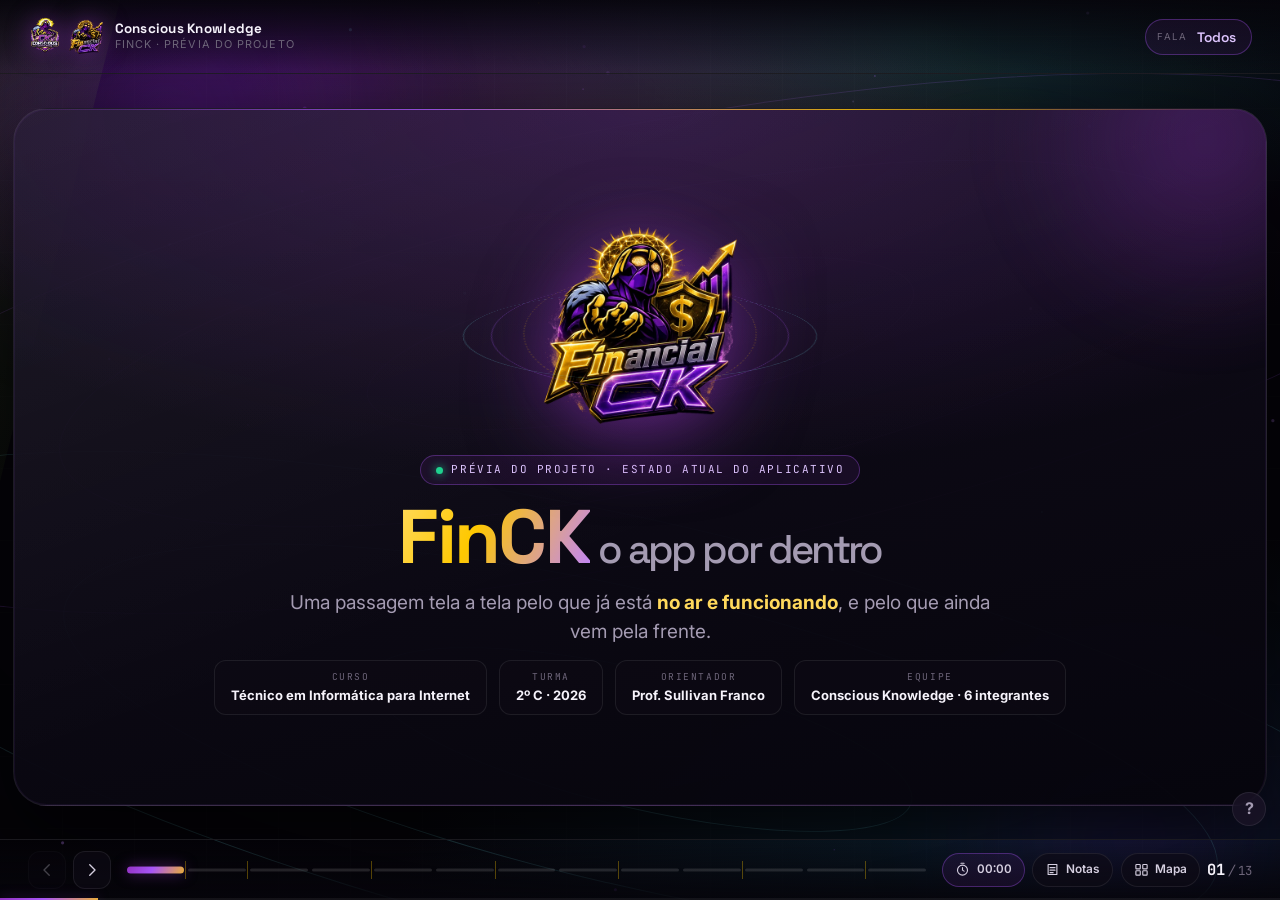
==== commit 3116a242: "fix: apresentações e site alinhados ao app em produção - Tira a promessa de uso offline: o app não t" ====
--- a/apresentacao-projeto/index.html
+++ b/apresentacao-projeto/index.html
@@ -333,7 +333,7 @@
                       <span class="mini-avatar"></span>
                       <div>
                         <small>Olá, Gustavo</small>
-                        <strong>Seu mês em foco</strong>
+                        <strong>Sua situação hoje</strong>
                       </div>
                     </div>
                     <div class="mini-saldo">
@@ -357,8 +357,8 @@
                     <div class="mini-nav"><span class="ativo"></span><span></span><span></span><span></span></div>
                   </div>
                 </div>
-                <div class="device__flutuante device__flutuante--1"><span>Horas preservadas</span><strong>128 h</strong></div>
-                <div class="device__flutuante device__flutuante--2"><span>Compras evitadas</span><strong>17</strong></div>
+                <div class="device__flutuante device__flutuante--1"><span>Horas equivalentes</span><strong>128 h</strong></div>
+                <div class="device__flutuante device__flutuante--2"><span>Decisões conscientes</span><strong>17</strong></div>
               </div>
               <span class="palco-device__sombra" aria-hidden="true"></span>
             </div>
@@ -369,16 +369,17 @@
                 <ul class="criterios criterios--simples">
                   <li><span><b>Saldo real</b> somando contas, entradas e saídas do mês.</span></li>
                   <li><span><b>Valor da sua hora e do seu dia</b>, calculados do seu perfil.</span></li>
-                  <li><span><b>Prisma de quatro faces</b>: o mesmo valor em reais, horas, dias e porcentagem.</span></li>
+                  <li><span><b>Prisma de quatro faces</b>: a sobra do mês em reais, em horas, em dias e na sua meta.</span></li>
                   <li><span><b>Atalhos</b> para o motor, metas, jornada e perfil.</span></li>
                 </ul>
               </div>
 
               <div class="painel painel--ouro">
-                <h3 class="painel__titulo">Funciona offline</h3>
+                <h3 class="painel__titulo">Instalável no celular</h3>
                 <p class="painel__leitura">
-                  O FinCK é um aplicativo web instalável. Depois da primeira visita, abre e
-                  responde <b>sem internet</b>, o que importa para quem usa dados móveis contados.
+                  O FinCK é um aplicativo web instalável: vai para a tela inicial do celular
+                  direto do navegador, <b>sem loja de aplicativos</b>. Ele precisa de internet
+                  para ler e salvar os dados.
                 </p>
               </div>
             </div>
@@ -389,7 +390,7 @@
         <div class="notas" data-notas>
           <p><b>Éric (~40 s).</b> Mostrar o aplicativo de verdade aqui, não só o slide. O prisma gira
             com o mouse e é o elemento que costuma chamar mais atenção.</p>
-          <p>Citar o offline: é um diferencial técnico real e fácil de demonstrar desligando o Wi-Fi.</p>
+          <p>Não prometer uso sem internet: o app precisa de conexão. Se perguntarem, o uso offline é uma frente de continuidade do projeto.</p>
         </div>
       </section>
 
@@ -615,7 +616,7 @@
             </article>
             <article class="modulo" data-tilt>
               <h4>Relatórios e Análises</h4>
-              <p>Gastos por categoria e período, com exportação em planilha.</p>
+              <p>Gastos por categoria e período, com exportação em CSV, que abre no Excel.</p>
             </article>
             <article class="modulo" data-tilt>
               <h4>Perfil</h4>
@@ -676,8 +677,9 @@
                 </p>
                 <div class="selos-dado">
                   <span class="selo-dado">
-                    O indicador resume <i>só o que a pessoa declarou</i>. O app não mede CO₂,
-                    água nem resíduo, e diz isso na própria tela.
+                    O indicador resume <i>só o que a pessoa declarou</i>. A pegada de carbono e de água
+                    do resultado é uma <b>faixa estimada por IA</b> para um item parecido, não uma
+                    medição do item real, e a tela diz isso.
                   </span>
                 </div>
               </div>
@@ -705,15 +707,15 @@
                       </div>
                     </div>
                     <div class="mini-card">
-                      <small>Fone bluetooth · R$ 800</small>
-                      <strong>Adiar a compra</strong>
+                      <small>Fone bluetooth · R$ 720</small>
+                      <strong>Esperar</strong>
                       <div class="mini-semaforo"><span></span><span></span><span class="ativo"></span></div>
                       <p>70,4 h de trabalho · 40% da renda</p>
                     </div>
                     <div class="mini-card mini-card--reality">
                       <small>Depois de 30 dias</small>
-                      <strong>Resolvi com reparo</strong>
-                      <p>+30 XP · decisão consciente</p>
+                      <strong>Resolvi com reparo ou reuso</strong>
+                      <p>R$ 720 viram economia confirmada</p>
                     </div>
                     <div class="mini-nav"><span></span><span></span><span class="ativo"></span><span></span></div>
                   </div>
@@ -771,8 +773,8 @@
               <p class="ficha__rotulo">níveis, do primeiro cálculo ao topo da trilha</p>
             </article>
             <article class="ficha ficha--verde" data-tilt>
-              <strong class="ficha__num">+30</strong>
-              <p class="ficha__rotulo">XP pela decisão de comprar usado, a mais pontuada</p>
+              <strong class="ficha__num">+40</strong>
+              <p class="ficha__rotulo">XP por decidir não comprar, a decisão mais pontuada</p>
             </article>
             <article class="ficha ficha--alerta" data-tilt>
               <strong class="ficha__num">+5</strong>
@@ -788,7 +790,7 @@
         </div>
 
         <div class="notas" data-notas>
-          <p><b>Pedro (~40 s).</b> O contraste entre +30 e +5 diz tudo sem precisar explicar: o app
+          <p><b>Pedro (~40 s).</b> O contraste entre +40 e +5 diz tudo sem precisar explicar: o app
             registra a compra por impulso, mas não a celebra.</p>
           <p>As regras anti-farm costumam impressionar: mostram que pensamos em quem tentaria burlar.</p>
         </div>
@@ -901,8 +903,8 @@
               <h3 class="painel__titulo">Sem framework, por escolha</h3>
               <p class="painel__leitura">
                 HTML5, CSS3 e JavaScript puro. Cada linha é compreendida e defendida pela equipe.
-                Três serviços externos entram só onde agregam: <b>Claude</b> no Assistente,
-                <b>Gemini</b> na busca de preço e <b>Maps</b> nas alternativas locais.
+                A IA entra só onde agrega: <b>Gemini</b> na busca de preço, no impacto ambiental e na
+                busca de lugares pelo <b>Google Maps</b>; modelos gratuitos via <b>OpenRouter</b> no Assistente.
               </p>
             </div>
 
@@ -1130,12 +1132,17 @@
       </header>
 
       <ol class="refs">
+        <li>ABES-DF. <b>Reciclagem eletrônica no Brasil: apenas 3% do lixo eletrônico é reciclado
+          corretamente.</b> Brasília: Associação Brasileira de Engenharia Sanitária e Ambiental,
+          Seção Distrito Federal, 2025.</li>
         <li>AGÊNCIA BRASIL. <b>CNC: endividamento das famílias sobe para 82%, mas inadimplência
           cai.</b> Brasília: EBC, 6 ago. 2026.</li>
         <li>AMAZON WEB SERVICES. <b>Horizontal scaling.</b> AWS Well-Architected Framework.
           [S. l.]: AWS, 2020.</li>
         <li>BORA INVESTIR (B3). <b>46% dos brasileiros já realizaram compras por impulso para se
           sentirem melhor emocionalmente.</b> São Paulo: B3, 29 set. 2025.</li>
+        <li>BRASIL. <b>Lei nº 14.181, de 1º de julho de 2021.</b> Institui a política nacional de
+          prevenção e tratamento do superendividamento. Brasília: Diário Oficial da União, 2021.</li>
         <li>CENTRO ESTADUAL DE EDUCAÇÃO TECNOLÓGICA PAULA SOUZA. <b>Manual para a elaboração do
           Trabalho de Conclusão de Curso das Escolas Técnicas do Centro Paula Souza.</b>
           1. ed. São Paulo: CEETEPS, 2015.</li>
@@ -1146,9 +1153,9 @@
         <li>DOCKER. <b>What is a container?</b> Docker Docs. [S. l.]: Docker Inc., 2026.</li>
         <li>FEBRABAN. <b>Maioria dos brasileiros admite entender pouco de educação financeira,
           mostra pesquisa.</b> [S. l.]: Febraban, 21 jul. 2025.</li>
-        <li>GLOBAL E-WASTE STATISTICS PARTNERSHIP. <b>The Global E-waste Monitor.</b> Bonn/Genebra:
-          UNITAR; ITU, 2024.</li>
         <li>IBM. <b>What is container orchestration?</b> [S. l.]: IBM, 2026.</li>
+        <li>INTERNATIONAL TELECOMMUNICATION UNION; UNITAR. <b>Global E-waste Monitor 2024.</b>
+          Genebra/Bonn: ITU/UNITAR, 2024.</li>
         <li>NAÇÕES UNIDAS NO BRASIL. <b>Objetivo de Desenvolvimento Sustentável 12: Consumo e
           produção responsáveis.</b> [S. l.]: ONU Brasil, 2026.</li>
         <li>OLHAR DIGITAL. <b>Brasil é o quinto país que mais produz lixo eletrônico no mundo.</b>
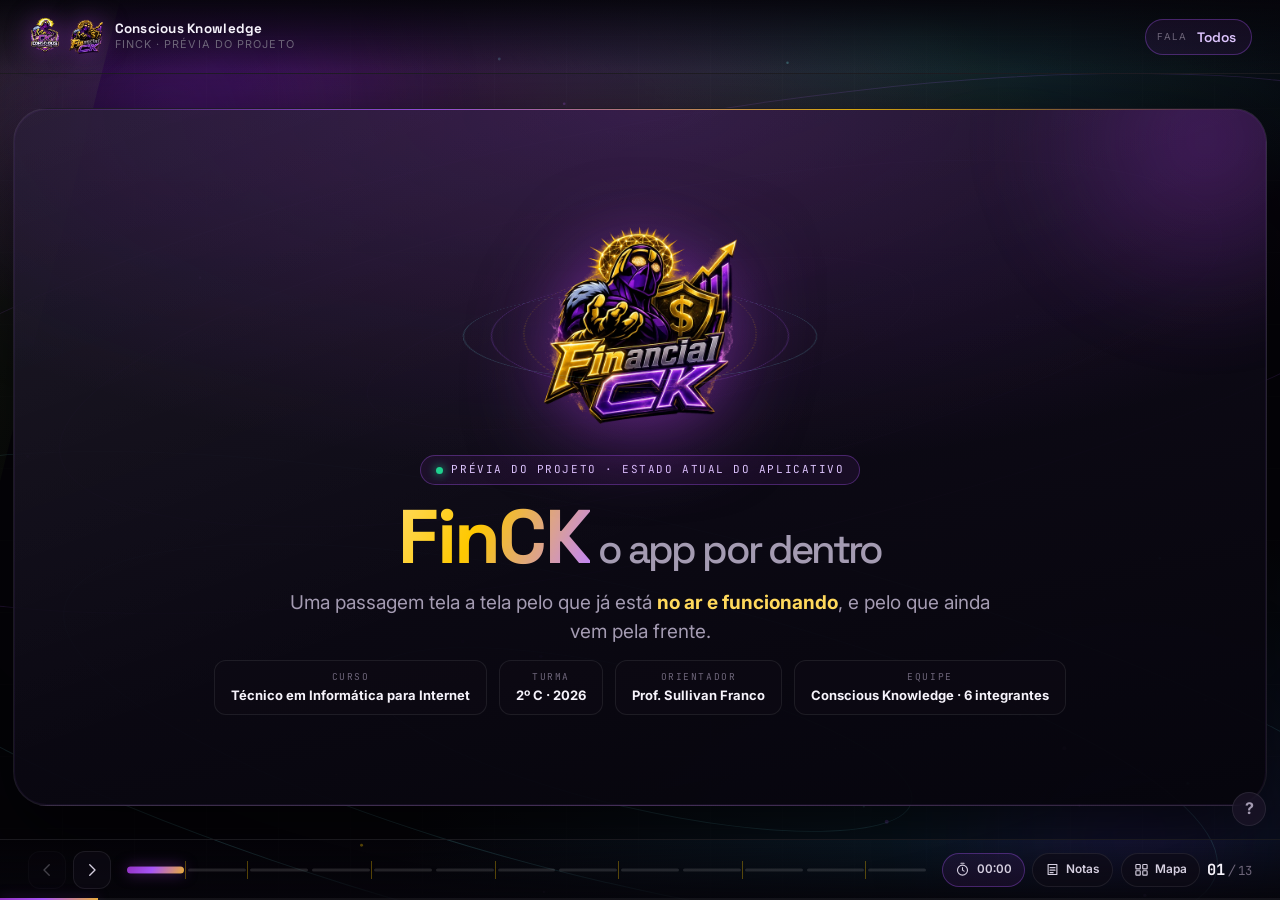
==== commit f568b50e: "fix: prévia alinhada ao capítulo 12 novo do documento O teste com usuários reais saiu do prazo e foi" ====
--- a/apresentacao-projeto/index.html
+++ b/apresentacao-projeto/index.html
@@ -962,8 +962,8 @@
               <span class="ficha__icone" aria-hidden="true">
                 <svg viewBox="0 0 24 24"><path d="M12 3v18M3 12h18"/></svg>
               </span>
-              <strong class="ficha__num">A fazer</strong>
-              <p class="ficha__rotulo">Teste com usuários reais e o registro dos retornos no documento</p>
+              <strong class="ficha__num">Fora do prazo</strong>
+              <p class="ficha__rotulo">Teste com usuários reais: assumido no documento e listado como continuidade</p>
             </article>
           </div>
 
@@ -974,16 +974,16 @@
                 <li><span><b>Aplicativo funcional</b>, que era a exigência central do briefing.</span></li>
                 <li><span><b>Aplicabilidade local</b> resolvida pelo módulo de Ações locais.</span></li>
                 <li><span><b>Documentação em ABNT</b> com a problemática em dados públicos.</span></li>
+                <li><span><b>Validação</b>: 400 testes no navegador e 453 verificações em Node.js, todos passando.</span></li>
                 <li><span><b>Apresentação final</b> montada e ensaiada.</span></li>
               </ul>
             </div>
 
             <div class="painel painel--ouro">
-              <h3 class="painel__titulo">O próximo passo</h3>
+              <h3 class="painel__titulo">Depois da entrega</h3>
               <p class="painel__leitura">
-                Aplicar o FinCK com colegas e familiares, recolher os retornos sobre o motor e a
-                gamificação, e registrar no capítulo 12 do documento <b>o que mudou no app por causa
-                desses retornos</b>.
+                Medir com pessoas de fora do grupo se o preço em horas <b>muda decisões de compra</b>.
+                O instrumento já existe no app: o acompanhamento de 30 dias de cada decisão.
               </p>
             </div>
           </div>
@@ -991,11 +991,11 @@
         </div>
 
         <div class="notas" data-notas>
-          <p><b>Thiago (~45 s).</b> Ser direto sobre o que falta. Dizer que o teste com usuários reais
-            ainda não foi registrado vale mais do que fingir que está pronto, e o professor cobra isso
-            de qualquer jeito.</p>
-          <p>Perguntar se ele quer sugerir um recorte de teste: isso transforma a cobrança em
-            orientação.</p>
+          <p><b>Thiago (~45 s).</b> Ser direto sobre o que falta. O teste com usuários reais não coube no
+            prazo, e o documento diz isso no capítulo 12 em vez de inventar depoimentos. Assumir vale
+            mais do que fingir que está pronto.</p>
+          <p>Em troca, mostrar o que foi validado: a página de testes do app roda na hora, com 400 casos
+            passando, e a banca pode abrir o modo demonstração sem cadastro.</p>
         </div>
       </section>
 
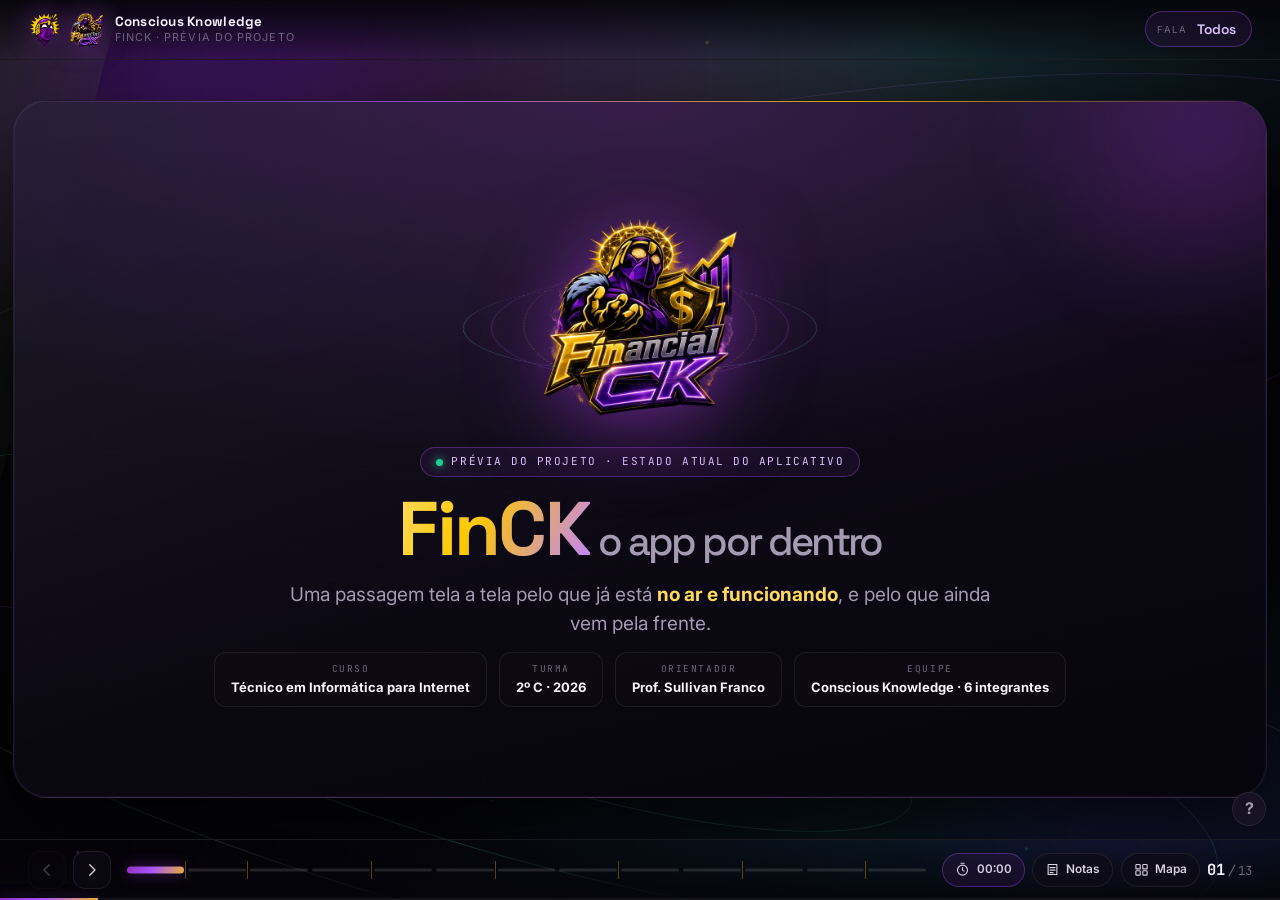
==== commit a90af43b: "Uma logo só e seções do SynCK e do AutoniCK - Logo oficial (máscara) também no topo do site e nas ap" ====
--- a/apresentacao-projeto/index.html
+++ b/apresentacao-projeto/index.html
@@ -56,7 +56,7 @@
     <div class="carga__nucleo">
       <span class="carga__anel"></span>
       <span class="carga__anel carga__anel--2"></span>
-      <img src="../midia/logo-ck-origem-240.webp" alt="" width="120" height="180" decoding="async">
+      <img src="../midia/ck-logo.svg" alt="" width="120" height="120" decoding="async">
     </div>
     <p class="carga__marca">Conscious Knowledge</p>
     <div class="carga__barra"><span></span></div>
@@ -86,11 +86,7 @@
     <header class="hud hud--topo">
       <a class="hud__marca" href="../index.html" title="Voltar ao site da Conscious Knowledge">
         <span class="hud__marcas">
-          <picture>
-            <source type="image/webp" srcset="../midia/logo-ck-origem-120.webp">
-            <img src="../midia/logo-ck-origem-360.png" alt="Conscious Knowledge" width="32" height="48"
-              decoding="async">
-          </picture>
+          <img src="../midia/ck-logo.svg" alt="Conscious Knowledge" width="40" height="40" decoding="async">
           <picture>
             <source type="image/webp" srcset="../midia/logo-finck-120.webp 120w, ../midia/logo-finck-240.webp 240w"
               sizes="46px">
@@ -1010,11 +1006,7 @@
           <div class="final__marcas" data-surge="0">
             <div class="final__marca">
               <span class="capa__anel capa__anel--a"></span>
-              <picture>
-                <source type="image/webp" srcset="../midia/logo-ck-origem-240.webp">
-                <img src="../midia/logo-ck-origem-360.png" alt="Conscious Knowledge" width="120" height="180"
-                  loading="lazy" decoding="async">
-              </picture>
+              <img src="../midia/ck-logo.svg" alt="Conscious Knowledge" width="120" height="120" loading="lazy" decoding="async">
             </div>
             <span class="final__mais" aria-hidden="true"></span>
             <div class="final__marca final__marca--finck">
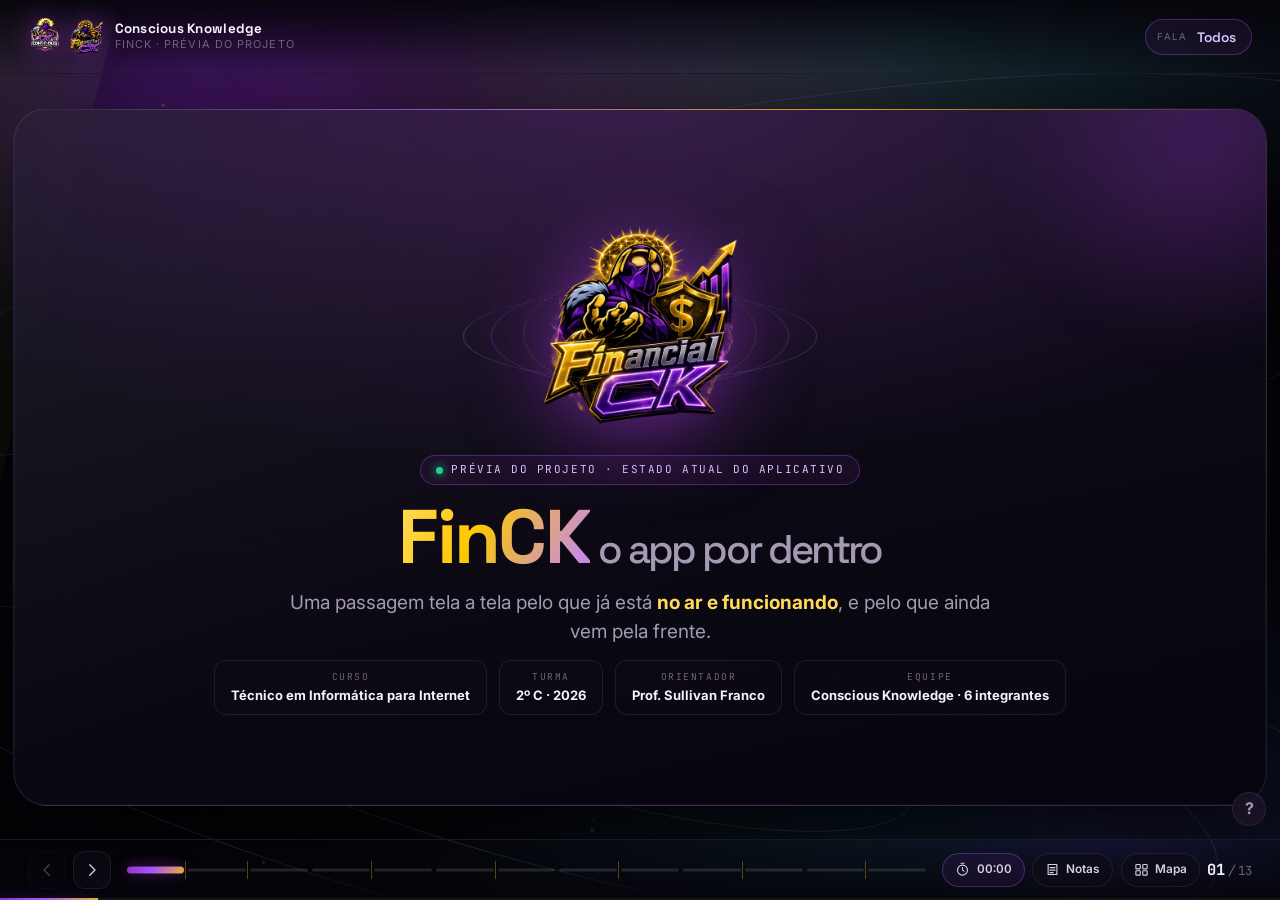
==== commit daf2ef53: "Logo completa de volta na interface do site A logo original completa (PNG) volta ao cabeçalho, ao to" ====
--- a/apresentacao-projeto/index.html
+++ b/apresentacao-projeto/index.html
@@ -56,7 +56,7 @@
     <div class="carga__nucleo">
       <span class="carga__anel"></span>
       <span class="carga__anel carga__anel--2"></span>
-      <img src="../midia/ck-logo.svg" alt="" width="120" height="120" decoding="async">
+      <img src="../midia/logo-ck-origem-240.webp" alt="" width="120" height="180" decoding="async">
     </div>
     <p class="carga__marca">Conscious Knowledge</p>
     <div class="carga__barra"><span></span></div>
@@ -86,7 +86,11 @@
     <header class="hud hud--topo">
       <a class="hud__marca" href="../index.html" title="Voltar ao site da Conscious Knowledge">
         <span class="hud__marcas">
-          <img src="../midia/ck-logo.svg" alt="Conscious Knowledge" width="40" height="40" decoding="async">
+          <picture>
+            <source type="image/webp" srcset="../midia/logo-ck-origem-120.webp">
+            <img src="../midia/logo-ck-origem-360.png" alt="Conscious Knowledge" width="32" height="48"
+              decoding="async">
+          </picture>
           <picture>
             <source type="image/webp" srcset="../midia/logo-finck-120.webp 120w, ../midia/logo-finck-240.webp 240w"
               sizes="46px">
@@ -1006,7 +1010,11 @@
           <div class="final__marcas" data-surge="0">
             <div class="final__marca">
               <span class="capa__anel capa__anel--a"></span>
-              <img src="../midia/ck-logo.svg" alt="Conscious Knowledge" width="120" height="120" loading="lazy" decoding="async">
+              <picture>
+                <source type="image/webp" srcset="../midia/logo-ck-origem-240.webp">
+                <img src="../midia/logo-ck-origem-360.png" alt="Conscious Knowledge" width="120" height="180"
+                  loading="lazy" decoding="async">
+              </picture>
             </div>
             <span class="final__mais" aria-hidden="true"></span>
             <div class="final__marca final__marca--finck">
